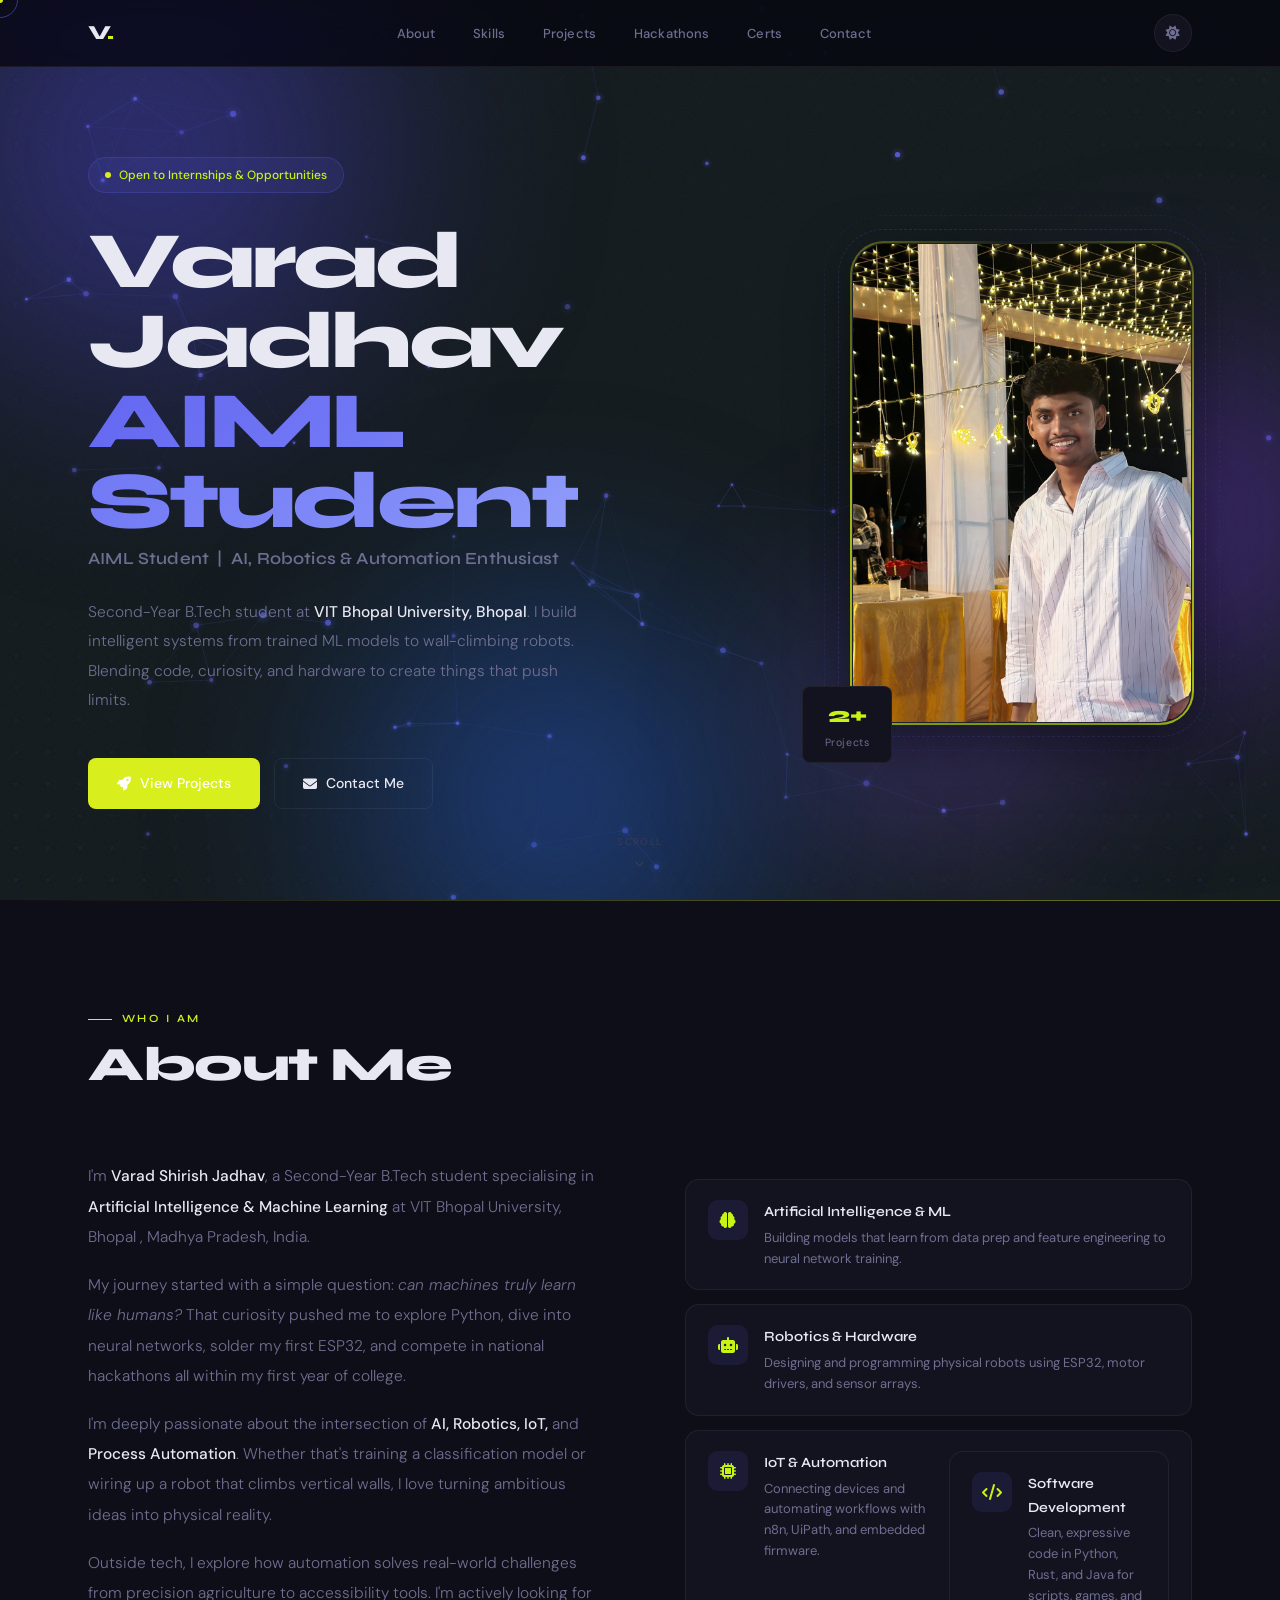
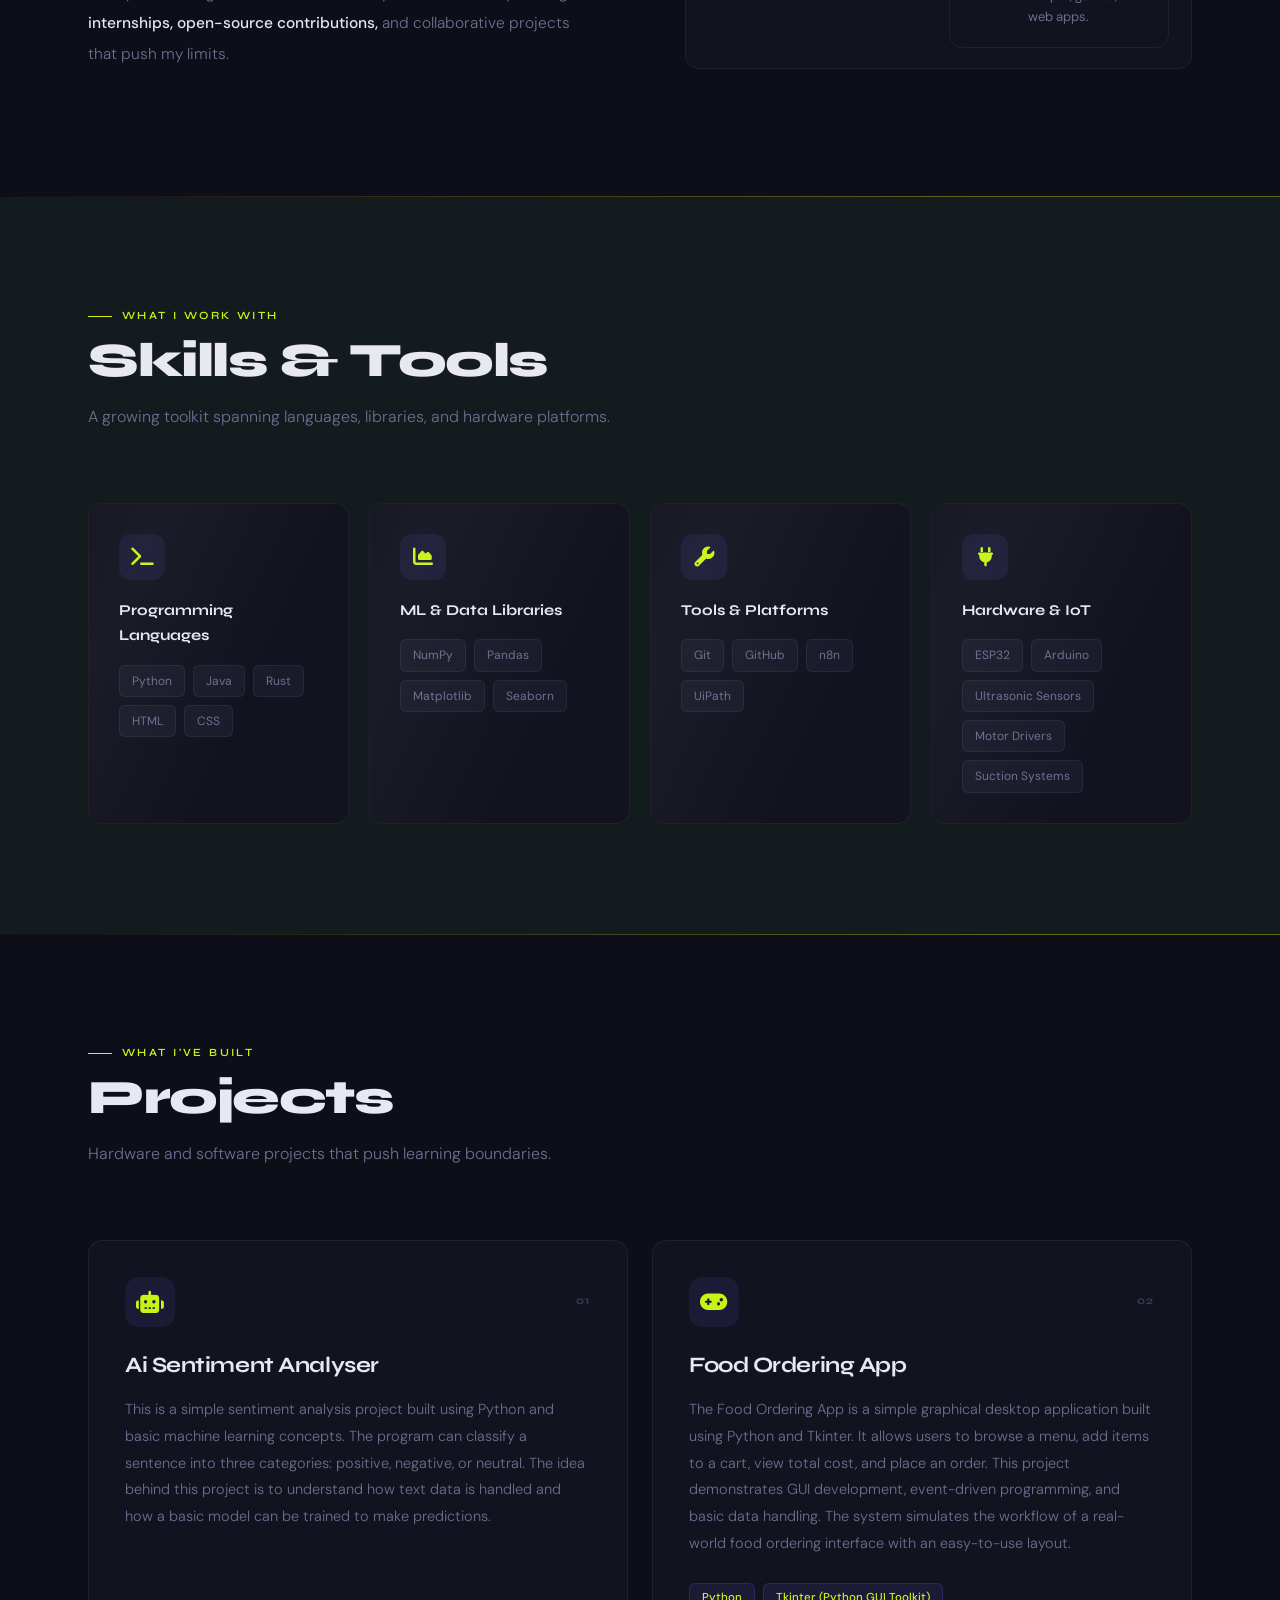
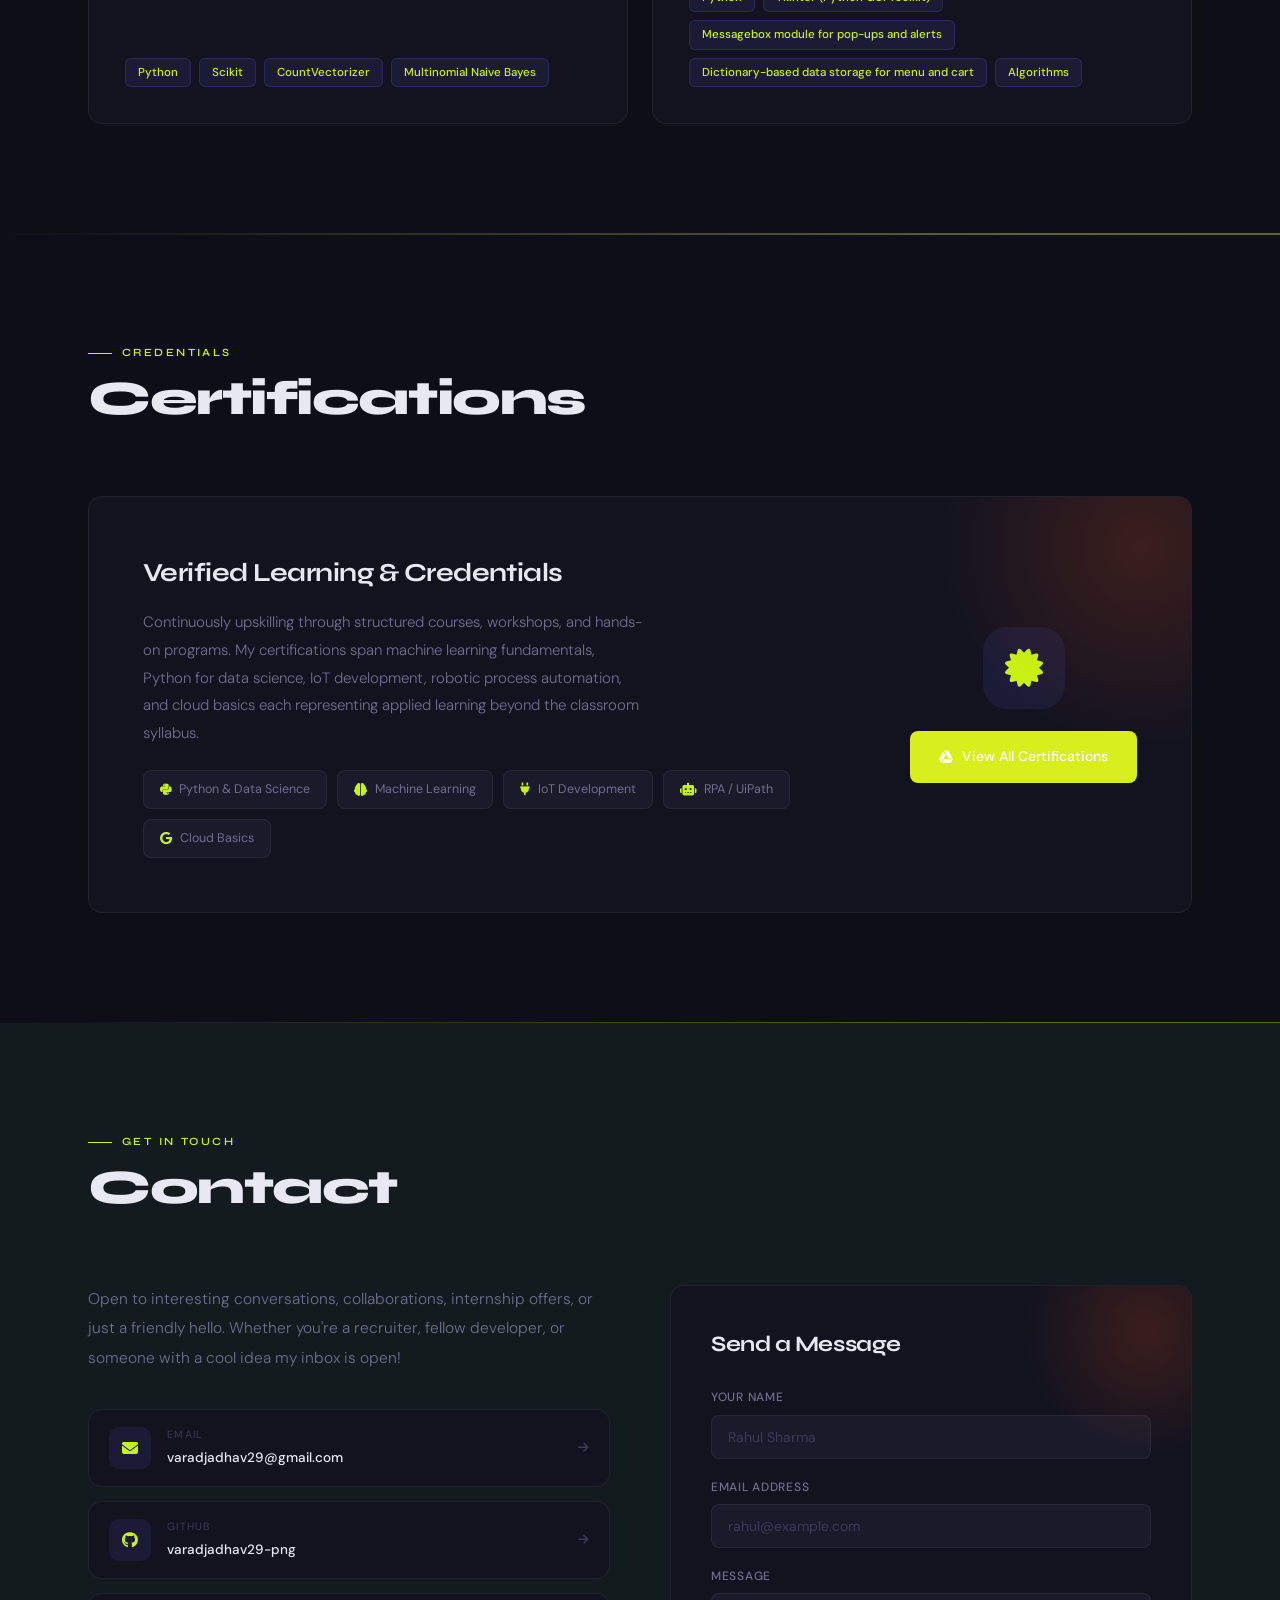
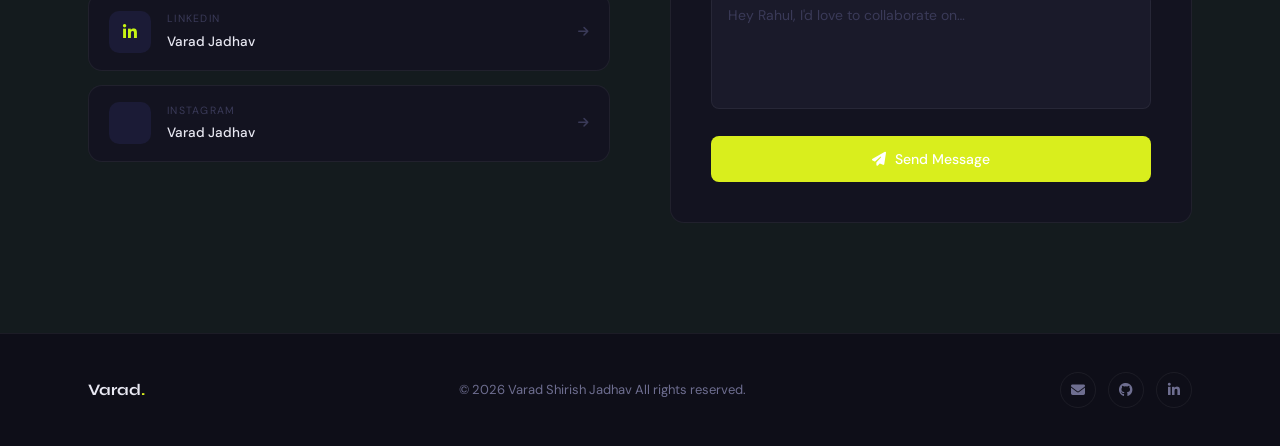
==== index.html @ e60f031f "Update index.html" ====
<!DOCTYPE html>
<html lang="en" data-theme="dark">

<head>
  <meta charset="UTF-8" />
  <meta name="viewport" content="width=device-width, initial-scale=1.0" />

  <!-- ✅ SEO Title -->
  <title>Varad Jadhav| AI Engineer | AIML Portfolio</title>

  <!-- ✅ SEO Description -->
  <meta name="description"
    content="Varad Jadhav – AI & Machine Learning student, developer. Explore projects in AI, Robotics, IoT, and Automation." />

  <!-- Author -->
  <meta name="author" content="Varad Shirish Jadhav" />

  <!-- ✅ Open Graph (for LinkedIn & sharing) -->
  <meta property="og:title" content="Varad Jadhav | AI Engineer Portfolio" />
  <meta property="og:description" content="Explore AI, ML, Robotics & Automation projects by Varad Jadhav." />
  <meta property="og:type" content="website" />
  <meta property="og:url" content="https://yourgithubrukh-dotcom.github.io" />

  <!-- ✅ Google Identity (Schema Markup) -->
  <script type="application/ld+json">
  {
    "@context": "https://schema.org",
    "@type": "Person",
    "name": "Varad Jadhav",
    "url": "https://github.com/varadjadhav29-png",
    "sameAs": [
      "https://www.linkedin.com/in/varaadjadhav/",
      "https://github.com/varadjadhav29-png"
    ]
  }
  </script>

  <!-- Preconnects -->
  <link rel="preconnect" href="https://fonts.googleapis.com" /> 
  <link rel="preconnect" href="https://fonts.gstatic.com" crossorigin />

  <!-- Fonts -->
  <link
    href="https://fonts.googleapis.com/css2?family=Syne:wght@400;600;700;800&family=DM+Sans:ital,opsz,wght@0,9..40,300;0,9..40,400;0,9..40,500;1,9..40,300&display=swap"
    rel="stylesheet" />

  <!-- Icons -->
  <link rel="stylesheet" href="https://cdnjs.cloudflare.com/ajax/libs/font-awesome/6.5.0/css/all.min.css"
    crossorigin="anonymous" referrerpolicy="no-referrer" />

  <!-- Stylesheets -->
  <link rel="stylesheet" href="css/style.css">
  <link rel="stylesheet" href="css/animations.css">
  <link rel="stylesheet" href="css/responsive.css">

  <!-- Google verification -->
  <meta name="google-site-verification" content="YOUR_CODE_HERE">

  <link rel="icon" href="assets/favicon.ico">
</head>

<body>

  <!-- ── Custom cursor elements ── -->
  <div id="cursor-dot" aria-hidden="true"></div>
  <div id="cursor-ring" aria-hidden="true"></div>

  <!-- ── Particle canvas (sits behind everything) ── -->
  <canvas id="particle-canvas" aria-hidden="true"></canvas>

  <!-- ── Aurora blob background ── -->
  <div class="aurora-wrap" aria-hidden="true">
    <div class="aurora-blob aurora-blob-1"></div>
    <div class="aurora-blob aurora-blob-2"></div>
    <div class="aurora-blob aurora-blob-3"></div>
    <div class="aurora-blob aurora-blob-4"></div>
  </div>

  <!-- =========================================================
       NAVBAR
  ========================================================= -->
  <nav id="navbar" role="navigation" aria-label="Main navigation">
    <div class="container">
      <div class="nav-inner">

        <a href="#home" class="nav-logo" aria-label="Varad Jadhav Home">
          V<span>.</span>
        </a>

        <ul class="nav-links" role="list">
          <li><a href="#about">About</a></li>
          <li><a href="#skills">Skills</a></li>
          <li><a href="#projects">Projects</a></li>
          <li><a href="#hackathons">Hackathons</a></li>
          <li><a href="#certifications">Certs</a></li>
          <li><a href="#contact">Contact</a></li>
        </ul>

        <div class="nav-right">
          <button class="theme-btn" id="themeToggle" aria-label="Toggle dark/light mode">
            <i class="fa-solid fa-sun" id="themeIcon"></i>
          </button>
          <button class="hamburger" id="hamburger" aria-label="Open mobile menu" aria-expanded="false"
            aria-controls="mobileMenu">
            <span></span><span></span><span></span>
          </button>
        </div>

      </div>
    </div>
  </nav>

  <!-- Mobile menu -->
  <div class="mobile-menu" id="mobileMenu">
    <ul>
      <li><a href="#about" onclick="closeMobile()">About</a></li>
      <li><a href="#skills" onclick="closeMobile()">Skills</a></li>
      <li><a href="#projects" onclick="closeMobile()">Projects</a></li>
      <li><a href="#hackathons" onclick="closeMobile()">Hackathons</a></li>
      <li><a href="#certifications" onclick="closeMobile()">Certifications</a></li>
      <li><a href="#contact" onclick="closeMobile()">Contact</a></li>
    </ul>
  </div>

  <!-- =========================================================
       HERO
  ========================================================= -->
  <section id="home" aria-label="Introduction">

    <!-- Dot grid background decoration -->
    <div class="dot-grid" aria-hidden="true"></div>

    <div class="container">
      <div class="hero-grid">

        <!-- Left: text -->
        <div>
          <div class="hero-badge">
            <span class="badge-dot" aria-hidden="true"></span>
            Open to Internships &amp; Opportunities
          </div>

          <h1 class="hero-name">
            Varad Jadhav<br>
            <span class="accent">AIML Student </span>
          </h1>

          <p class="hero-tagline">
            AIML Student &nbsp;|&nbsp; AI, Robotics &amp; Automation Enthusiast
          </p>

          <p class="hero-intro">
            Second-Year B.Tech student at <strong>VIT Bhopal University, Bhopal</strong>.
            I build intelligent systems from trained ML models to wall-climbing robots.
            Blending code, curiosity, and hardware to create things that push limits.
          </p>

          <div class="hero-btns">
            <a href="#projects" class="btn-primary">
              <i class="fa-solid fa-rocket" aria-hidden="true"></i> View Projects
            </a>
            <a href="#contact" class="btn-outline">
              <i class="fa-solid fa-envelope" aria-hidden="true"></i> Contact Me
            </a>
          </div>
        </div>

        <!-- Right: avatar + floating chips -->
        <div class="hero-avatar-wrap" aria-hidden="true">
          <div class="avatar-glow-ring"></div>
          <div class="avatar-ring"></div>
          <div class="avatar-ring2"></div>
          <div class="hero-avatar">
            <img src="varad.jpeg" alt="Photo of Varad Jadhav" class="hero-avatar-img" />
          </div>
          <!-- Floating stat chips -->


          <div class="hero-stat">
            <div class="stat-num">2+</div>
            <div class="stat-label">Projects</div>
          </div>
        </div>

      </div>
    </div>

    <!-- Scroll indicator -->
    <div class="scroll-hint" aria-hidden="true">
      <span>Scroll</span>
      <i class="fa-solid fa-chevron-down"></i>
    </div>

  </section>

  <!-- =========================================================
       ABOUT
  ========================================================= -->
  <section id="about" class="section" aria-label="About me">
    <div class="shimmer-line top" aria-hidden="true"></div>
    <div class="shimmer-line bottom" aria-hidden="true"></div>

    <div class="container">
      <div class="section-head reveal">
        <p class="section-label">Who I am</p>
        <h2 class="section-title">About Me</h2>
      </div>

      <div class="about-grid">
        <!-- Bio text -->
        <div class="about-text reveal d1">
          <p>
            I'm <strong>Varad Shirish Jadhav</strong>, a Second-Year B.Tech student
            specialising in <strong>Artificial Intelligence &amp; Machine Learning</strong>
            at VIT Bhopal University, Bhopal , Madhya Pradesh, India.
          </p>
          <p>
            My journey started with a simple question: <em>can machines truly learn like humans?</em>
            That curiosity pushed me to explore Python, dive into neural networks, solder my
            first ESP32, and compete in national hackathons all within my first year of college.
          </p>
          <p>
            I'm deeply passionate about the intersection of <strong>AI, Robotics, IoT,</strong>
            and <strong>Process Automation</strong>. Whether that's training a classification model
            or wiring up a robot that climbs vertical walls, I love turning ambitious ideas into
            physical reality.
          </p>
          <p>
            Outside tech, I explore how automation solves real-world challenges from precision
            agriculture to accessibility tools. I'm actively looking for <strong>internships,
              open-source contributions,</strong> and collaborative projects that push my limits.
          </p>
        </div>

        <!-- Highlight cards -->
        <div class="about-cards reveal d2">
          <div class="ahi">
            <div class="ahi-icon"><i class="fa-solid fa-brain" aria-hidden="true"></i></div>
            <div>
              <h4>Artificial Intelligence &amp; ML</h4>
              <p>Building models that learn from data prep and feature engineering to neural network training.</p>
            </div>
          </div>
          <div class="ahi">
            <div class="ahi-icon"><i class="fa-solid fa-robot" aria-hidden="true"></i></div>
            <div>
              <h4>Robotics &amp; Hardware</h4>
              <p>Designing and programming physical robots using ESP32, motor drivers, and sensor arrays.</p>
            </div>
          </div>
          <div class="ahi">
            <div class="ahi-icon"><i class="fa-solid fa-microchip" aria-hidden="true"></i></div>
            <div>
              <h4>IoT &amp; Automation</h4>
              <p>Connecting devices and automating workflows with n8n, UiPath, and embedded firmware.</p>
            </div

          </div>
          <div class="ahi">
            <div class="ahi-icon"><i class="fa-solid fa-code" aria-hidden="true"></i></div>
            <div>
              <h4>Software Development</h4>
              <p>Clean, expressive code in Python, Rust, and Java for scripts, games, and web apps.</p>
            </div>
          </div>
        </div>
      </div>
    </div>
  </section>

  <!-- =========================================================
       SKILLS
  ========================================================= -->
  <section id="skills" class="section" aria-label="Skills">
    <div class="container">
      <div class="section-head reveal">
        <p class="section-label">What I work with</p>
        <h2 class="section-title">Skills &amp; Tools</h2>
        <p class="section-sub">A growing toolkit spanning languages, libraries, and hardware platforms.</p>
      </div>

      <div class="skills-grid">

        <div class="skill-card reveal d1">
          <div class="skill-icon"><i class="fa-solid fa-terminal" aria-hidden="true"></i></div>
          <h3>Programming Languages</h3>
          <div class="skill-tags">
            <span class="skill-tag">Python</span>
            <span class="skill-tag">Java</span>
            <span class="skill-tag">Rust</span>
            <span class="skill-tag">HTML</span>
            <span class="skill-tag">CSS</span>
          </div>
        </div>

        <div class="skill-card reveal d2">
          <div class="skill-icon"><i class="fa-solid fa-chart-area" aria-hidden="true"></i></div>
          <h3>ML &amp; Data Libraries</h3>
          <div class="skill-tags">
            <span class="skill-tag">NumPy</span>
            <span class="skill-tag">Pandas</span>
            <span class="skill-tag">Matplotlib</span>
            <span class="skill-tag">Seaborn</span>
          </div>
        </div>

        <div class="skill-card reveal d3">
          <div class="skill-icon"><i class="fa-solid fa-wrench" aria-hidden="true"></i></div>
          <h3>Tools &amp; Platforms</h3>
          <div class="skill-tags">
            <span class="skill-tag">Git</span>
            <span class="skill-tag">GitHub</span>
            <span class="skill-tag">n8n</span>
            <span class="skill-tag">UiPath</span>
          </div>
        </div>

        <div class="skill-card reveal d4">
          <div class="skill-icon"><i class="fa-solid fa-plug" aria-hidden="true"></i></div>
          <h3>Hardware &amp; IoT</h3>
          <div class="skill-tags">
            <span class="skill-tag">ESP32</span>
            <span class="skill-tag">Arduino</span>
            <span class="skill-tag">Ultrasonic Sensors</span>
            <span class="skill-tag">Motor Drivers</span>
            <span class="skill-tag">Suction Systems</span>
          </div>
        </div>

      </div>
    </div>
  </section>

  <!-- =========================================================
       PROJECTS
  ========================================================= -->
  <section id="projects" class="section" aria-label="Projects">
    <div class="shimmer-line top" aria-hidden="true"></div>
    <div class="shimmer-line bottom" aria-hidden="true"></div>

    <div class="container">
      <div class="section-head reveal">
        <p class="section-label">What I've built</p>
        <h2 class="section-title">Projects</h2>
        <p class="section-sub">Hardware and software projects that push learning boundaries.</p>
      </div>

      <div class="projects-grid">

        <!-- Project 1: ai sediment anaylyser -->
        <article class="project-card reveal d1">
          <div class="project-top">
            <div class="project-icon">
              <i class="fa-solid fa-robot" aria-hidden="true"></i>
            </div>
            <span class="project-num">01</span>
          </div>
          <h3 class="project-title">Ai Sentiment Analyser</h3>
          <p class="project-desc">
            This is a simple sentiment analysis project built using Python and basic machine learning concepts. The
            program can classify a sentence into three categories: positive, negative, or neutral.

            The idea behind this project is to understand how text data is handled and how a basic model can be trained
            to make predictions.
          </p>
          <div class="project-stack">
            <span class="project-tech">Python</span>
            <span class="project-tech">Scikit</span>
            <span class="project-tech">CountVectorizer</span>
            <span class="project-tech">Multinomial Naive Bayes</span>

          </div>
        </article>

        <!-- Project 2: food ordering app  -->
        <article class="project-card reveal d2">
          <div class="project-top">
            <div class="project-icon">
              <i class="fa-solid fa-gamepad" aria-hidden="true"></i>
            </div>
            <span class="project-num">02</span>
          </div>
          <!-- Project 2: Food Ordering App  -->
          <h3 class="project-title">Food Ordering App</h3>
          <p class="project-desc">
            The Food Ordering App is a simple graphical desktop application built using Python and Tkinter. It allows
            users to browse a menu, add items to a cart, view total cost, and place an order. This project demonstrates
            GUI development, event-driven programming, and basic data handling.

            The system simulates the workflow of a real-world food ordering interface with an easy-to-use layout.


          </p>
          <div class="project-stack">
            <span class="project-tech">Python</span>
            <span class="project-tech">Tkinter (Python GUI Toolkit)</span>
            <span class="project-tech">Messagebox module for pop-ups and alerts</span>
            <span class="project-tech">Dictionary-based data storage for menu and cart</span>
            <span class="project-tech">Algorithms</span>
          </div>
        </article>

      </div>
    </div>
  </section>

  <!-- =========================================================
       CERTIFICATIONS
  ========================================================= -->
  <section id="certifications" class="section" aria-label="Certifications">
    <div class="shimmer-line top" aria-hidden="true"></div>
    <div class="shimmer-line bottom" aria-hidden="true"></div>

    <div class="container">
      <div class="section-head reveal">
        <p class="section-label">Credentials</p>
        <h2 class="section-title">Certifications</h2>
      </div>

      <div class="cert-box reveal d1">
        <div class="cert-text">
          <h3>Verified Learning &amp; Credentials</h3>
          <p>
            Continuously upskilling through structured courses, workshops, and hands-on
            programs. My certifications span machine learning fundamentals, Python for
            data science, IoT development, robotic process automation, and cloud basics
            each representing applied learning beyond the classroom syllabus.
          </p>
          <div class="cert-badges">
            <span class="cert-badge">
              <i class="fa-brands fa-python" aria-hidden="true"></i> Python &amp; Data Science
            </span>
            <span class="cert-badge">
              <i class="fa-solid fa-brain" aria-hidden="true"></i> Machine Learning
            </span>
            <span class="cert-badge">
              <i class="fa-solid fa-plug" aria-hidden="true"></i> IoT Development
            </span>
            <span class="cert-badge">
              <i class="fa-solid fa-robot" aria-hidden="true"></i> RPA / UiPath
            </span>
            <span class="cert-badge">
              <i class="fa-brands fa-google" aria-hidden="true"></i> Cloud Basics
            </span>
          </div>
        </div>

        <div class="cert-action">
          <div class="cert-icon-big" aria-hidden="true">
            <i class="fa-solid fa-certificate"></i>
          </div>
          <a href="
" target="_blank" rel="noopener noreferrer" class="btn-primary">
            <i class="fa-brands fa-google-drive" aria-hidden="true"></i>
            View All Certifications
          </a>
        </div>
      </div>
    </div>
  </section>

  <!-- =========================================================
       CONTACT
  ========================================================= -->
  <section id="contact" class="section" aria-label="Contact">
    <div class="container">
      <div class="section-head reveal">
        <p class="section-label">Get in touch</p>
        <h2 class="section-title">Contact</h2>
      </div>

      <div class="contact-grid">

        <!-- Left: links -->
        <div class="contact-left reveal d1">
          <p>
            Open to interesting conversations, collaborations, internship offers, or just
            a friendly hello. Whether you're a recruiter, fellow developer, or someone
            with a cool idea my inbox is open!
          </p>

          <div class="contact-links">

            <a href="mailto: varadjadhav29@gmail.com" class="contact-link" aria-label="Send email to Pranav">
              <div class="cl-icon"><i class="fa-solid fa-envelope" aria-hidden="true"></i></div>
              <div class="cl-info">
                <div class="cl-label">Email</div>
                <div class="cl-val">varadjadhav29@gmail.com</div>
              </div>
              <i class="fa-solid fa-arrow-right cl-arrow" aria-hidden="true"></i>
            </a>

            <a href="https://github.com/varadjadhav29-png" target="_blank" rel="noopener noreferrer" class="contact-link"
              aria-label="Visit GitHub profile">
              <div class="cl-icon"><i class="fa-brands fa-github" aria-hidden="true"></i></div>
              <div class="cl-info">
                <div class="cl-label">GitHub</div>
                <div class="cl-val">varadjadhav29-png</div>
              </div>
              <i class="fa-solid fa-arrow-right cl-arrow" aria-hidden="true"></i>
            </a>

            <a href="https://www.linkedin.com/in/varaadjadhav/" target="_blank" rel="noopener noreferrer"
              class="contact-link" aria-label="Visit LinkedIn profile">
              <div class="cl-icon"><i class="fa-brands fa-linkedin-in" aria-hidden="true"></i></div>
              <div class="cl-info">
                <div class="cl-label">LinkedIn</div>
                <div class="cl-val">Varad Jadhav</div>
              </div>
              <i class="fa-solid fa-arrow-right cl-arrow" aria-hidden="true"></i>
            </a>
            
            <a href="https://www.instagram.com/varadd_jadhavv/" target="_blank" rel="noopener noreferrer"
              class="contact-link" aria-label="Visit Instagram profile">
              <div class="cl-icon"><i class="fa-brands fa-instagram-in" aria-hidden="true"></i></div>
              <div class="cl-info">
                <div class="cl-label">Instagram</div>
                <div class="cl-val">Varad Jadhav</div>
              </div>
              <i class="fa-solid fa-arrow-right cl-arrow" aria-hidden="true"></i>
            </a>

          </div>
        </div>

        <!-- Right: contact form -->
        <div class="contact-form-wrap reveal d2">
          <h3>Send a Message</h3>

          <form action="https://formspree.io/f/mkoevjqp" method="POST">

            <div class="form-group">
              <label for="name">Your Name</label>
              <input type="text" id="name" name="name" placeholder="Rahul Sharma" required />
            </div>

            <div class="form-group">
              <label for="email">Email Address</label>
              <input type="email" id="email" name="email" placeholder="rahul@example.com" required />
            </div>

            <div class="form-group">
              <label for="message">Message</label>
              <textarea id="message" name="message" rows="5" placeholder="Hey Rahul, I'd love to collaborate on…"
                required></textarea>
            </div>

            <!-- Subject -->
            <input type="hidden" name="_subject" value="New Portfolio Message">

            <!-- Redirect after submit -->
            <input type="hidden" name="_next" value="https://github.com/varadjadhav29-png">

            <button type="submit" class="btn-primary btn-full-width">
              <i class="fa-solid fa-paper-plane"></i> Send Message
            </button>

          </form>
        </div>

      </div>
    </div>
  </section>

  <!-- =========================================================
       FOOTER
  ========================================================= -->
  <footer role="contentinfo">
    <div class="container">
      <div class="footer-inner">

        <div class="footer-logo">Varad<span>.</span></div>

        <p class="footer-copy">
          &copy; <span id="year"></span> Varad Shirish Jadhav All rights reserved.
        </p>

        <div class="footer-socials">
          <a href="mailto:varadjadhav29@gmail.com" class="footer-social" aria-label="Email">
            <i class="fa-solid fa-envelope" aria-hidden="true"></i>
          </a>
          <a href="https://github.com/varadjadhav29-png" target="_blank" rel="noopener noreferrer" class="footer-social"
            aria-label="GitHub">
            <i class="fa-brands fa-github" aria-hidden="true"></i>
          </a>
          <a href="https://www.linkedin.com/in/varaadjadhav/" target="_blank" rel="noopener noreferrer"
            class="footer-social" aria-label="LinkedIn">
            <i class="fa-brands fa-linkedin-in" aria-hidden="true"></i>
          </a>
        </div>

      </div>
    </div>
  </footer>

  <!-- =========================================================
        SCRIPTS (deferred for performance)
  ========================================================= -->
  <script src="js/main.js"></script>
  <script src="js/particles.js"></script>

</body>

</html>
---- css/style.css ----
/* =========================================================
   style.css — Core styles, variables, layout, components
   Portfolio: Varad Shrirish Jadhav
   ========================================================= */

/* ─── THEME VARIABLES ──────────────────────────────────── */
:root {
  --accent:        #d9ee1d;
  --accent-light:  #c7f414;
  --accent-glow:   rgba(244, 81, 12, 0.18);
  --accent-dim:    rgba(99, 102, 241, 0.10);
  --radius:        14px;
  --radius-sm:     8px;
  --radius-pill:   100px;
  --ease:          cubic-bezier(0.4, 0, 0.2, 1);
  --t:             0.3s;
  --font-display:  'Syne', sans-serif;
  --font-body:     'DM Sans', sans-serif;
}

[data-theme="dark"] {
  --bg:            #141b1e;
  --bg-surface:    #0e0e18;
  --bg-card:       #131320;
  --bg-card2:      #1a1a2a;
  --border:        rgba(255, 255, 255, 0.06);
  --border-h:      rgba(99, 102, 241, 0.45);
  --text:          #e8e8f2;
  --text-muted:    #6e6e90;
  --text-dim:      #3a3a58;
  --nav-bg:        rgba(8, 8, 16, 0.82);
  --shadow:        0 20px 60px rgba(0, 0, 0, 0.5);
  --glow:          0 0 40px rgba(99, 102, 241, 0.15);
}

[data-theme="light"] {
  --bg:            #f2f2fb;
  --bg-surface:    #fafafe;
  --bg-card:       #ffffff;
  --bg-card2:      #ebebf8;
  --border:        rgba(0, 0, 0, 0.07);
  --border-h:      rgba(99, 102, 241, 0.4);
  --text:          #0f0f1e;
  --text-muted:    #5a5a7a;
  --text-dim:      #9898b8;
  --nav-bg:        rgba(242, 242, 251, 0.85);
  --shadow:        0 20px 60px rgba(0, 0, 0, 0.08);
  --glow:          0 0 40px rgba(99, 102, 241, 0.08);
}

/* ─── RESET ─────────────────────────────────────────────── */
*, *::before, *::after {
  box-sizing: border-box;
  margin: 0;
  padding: 0;
}

html {
  scroll-behavior: smooth;
  font-size: 16px;
}

body {
  font-family: var(--font-body);
  background: var(--bg);
  color: var(--text);
  line-height: 1.7;
  overflow-x: hidden;
  transition: background var(--t) var(--ease), color var(--t) var(--ease);
  cursor: none; /* custom cursor */
}

a {
  text-decoration: none;
  color: inherit;
}

img {
  display: block;
  max-width: 100%;
  height: auto;
}

/* ─── UTILITIES ──────────────────────────────────────────── */
.container {
  max-width: 1160px;
  margin: 0 auto;
  padding: 0 28px;
}

.section {
  padding: 110px 0;
  position: relative;
  z-index: 1;
}

.section-label {
  font-family: var(--font-display);
  font-size: 11px;
  font-weight: 600;
  letter-spacing: 0.22em;
  text-transform: uppercase;
  color: var(--accent-light);
  margin-bottom: 10px;
  display: flex;
  align-items: center;
  gap: 10px;
}

.section-label::before {
  content: '';
  width: 24px;
  height: 1px;
  background: var(--accent);
}

.section-title {
  font-family: var(--font-display);
  font-size: clamp(30px, 4.5vw, 48px);
  font-weight: 800;
  line-height: 1.1;
  color: var(--text);
  margin-bottom: 14px;
  letter-spacing: -0.03em;
}

.section-sub {
  font-size: 16px;
  color: var(--text-muted);
  max-width: 540px;
  line-height: 1.9;
  font-weight: 300;
}

.section-head {
  margin-bottom: 70px;
}

/* ─── SCROLL REVEAL ──────────────────────────────────────── */
.reveal {
  opacity: 0;
  transform: translateY(36px);
  transition: opacity 0.75s var(--ease), transform 0.75s var(--ease);
}

.reveal.visible {
  opacity: 1;
  transform: translateY(0);
}

.d1 { transition-delay: 0.05s; }
.d2 { transition-delay: 0.15s; }
.d3 { transition-delay: 0.25s; }
.d4 { transition-delay: 0.35s; }
.d5 { transition-delay: 0.45s; }

/* ─── CUSTOM CURSOR ──────────────────────────────────────── */
#cursor-dot,
#cursor-ring {
  position: fixed;
  border-radius: 50%;
  pointer-events: none;
  z-index: 9999;
  transform: translate(-50%, -50%);
  will-change: transform;
}

#cursor-dot {
  width: 6px;
  height: 6px;
  background: var(--accent);
}

#cursor-ring {
  width: 36px;
  height: 36px;
  border: 1.5px solid rgba(99, 102, 241, 0.5);
  transition: width 0.2s var(--ease), height 0.2s var(--ease),
              border-color 0.2s var(--ease), opacity 0.2s var(--ease);
}

#cursor-ring.hover {
  width: 56px;
  height: 56px;
  border-color: var(--accent);
  opacity: 0.7;
}

/* ─── BUTTONS ─────────────────────────────────────────────── */
.btn-primary {
  display: inline-flex;
  align-items: center;
  gap: 9px;
  background: var(--accent);
  color: #fff;
  padding: 13px 28px;
  border-radius: var(--radius-sm);
  font-family: var(--font-body);
  font-size: 14px;
  font-weight: 500;
  border: 1px solid transparent;
  transition: all var(--t) var(--ease);
  position: relative;
  overflow: hidden;
}

.btn-primary::after {
  content: '';
  position: absolute;
  inset: 0;
  background: linear-gradient(135deg, rgba(255,255,255,0.12), transparent);
  opacity: 0;
  transition: opacity var(--t);
}

.btn-primary:hover {
  transform: translateY(-3px);
  box-shadow: 0 10px 36px rgba(99, 102, 241, 0.4);
}

.btn-primary:hover::after { opacity: 1; }

.btn-outline {
  display: inline-flex;
  align-items: center;
  gap: 9px;
  background: transparent;
  color: var(--text);
  padding: 13px 28px;
  border-radius: var(--radius-sm);
  font-size: 14px;
  font-weight: 500;
  border: 1px solid var(--border);
  transition: all var(--t) var(--ease);
}

.btn-outline:hover {
  border-color: var(--border-h);
  color: var(--accent-light);
  transform: translateY(-3px);
  box-shadow: var(--glow);
}

/* ─── NAVBAR ─────────────────────────────────────────────── */
#navbar {
  position: fixed;
  top: 0; left: 0; right: 0;
  z-index: 1000;
  background: var(--nav-bg);
  -webkit-backdrop-filter: blur(22px) saturate(1.8);
  backdrop-filter: blur(22px) saturate(1.8);
  border-bottom: 1px solid var(--border);
  transition: background var(--t), border-color var(--t),
              box-shadow 0.4s var(--ease);
}

#navbar.scrolled {
  box-shadow: 0 4px 30px rgba(0,0,0,0.2);
}

.nav-inner {
  display: flex;
  align-items: center;
  justify-content: space-between;
  height: 66px;
}

.nav-logo {
  font-family: var(--font-display);
  font-weight: 800;
  font-size: 20px;
  letter-spacing: -0.04em;
  color: var(--text);
}

.nav-logo span { color: var(--accent); }

.nav-links {
  display: flex;
  gap: 38px;
  list-style: none;
}

.nav-links a {
  font-size: 13px;
  font-weight: 500;
  color: var(--text-muted);
  transition: color var(--t) var(--ease);
  letter-spacing: 0.01em;
  position: relative;
}

.nav-links a::after {
  content: '';
  position: absolute;
  bottom: -4px;
  left: 0; right: 0;
  height: 1px;
  background: var(--accent);
  transform: scaleX(0);
  transition: transform var(--t) var(--ease);
  transform-origin: right;
}

.nav-links a:hover,
.nav-links a.active { color: var(--text); }

.nav-links a:hover::after,
.nav-links a.active::after {
  transform: scaleX(1);
  transform-origin: left;
}

.nav-right {
  display: flex;
  align-items: center;
  gap: 14px;
}

.theme-btn {
  width: 38px; height: 38px;
  border-radius: 50%;
  border: 1px solid var(--border);
  background: var(--bg-card);
  color: var(--text-muted);
  cursor: none;
  display: flex; align-items: center; justify-content: center;
  font-size: 14px;
  transition: all var(--t) var(--ease);
}

.contact-form-wrap .btn-full-width {
  width: 100%;
  justify-content: center;
}

.theme-btn:hover {
  border-color: var(--border-h);
  color: var(--accent);
  transform: rotate(20deg);
}

/* Hamburger */
.hamburger {
  display: none;
  flex-direction: column;
  gap: 5px;
  cursor: none;
  padding: 4px;
  background: none;
  border: none;
}

.hamburger span {
  display: block;
  width: 22px; height: 2px;
  background: var(--text);
  border-radius: 2px;
  transition: all var(--t) var(--ease);
}

.hamburger.open span:nth-child(1) { transform: rotate(45deg) translate(5px, 5px); }
.hamburger.open span:nth-child(2) { opacity: 0; }
.hamburger.open span:nth-child(3) { transform: rotate(-45deg) translate(5px, -5px); }

.mobile-menu {
  display: none;
  position: fixed;
  top: 66px; left: 0; right: 0;
  background: var(--bg-surface);
  border-bottom: 1px solid var(--border);
  padding: 24px 28px;
  z-index: 999;
}

.mobile-menu.open { display: block; }
.mobile-menu ul { list-style: none; display: flex; flex-direction: column; gap: 20px; }
.mobile-menu a { font-size: 15px; font-weight: 500; color: var(--text-muted); }
.mobile-menu a:hover { color: var(--accent-light); }

/* ─── HERO ───────────────────────────────────────────────── */
#home {
  min-height: 100vh;
  display: flex;
  align-items: center;
  position: relative;
  overflow: hidden;
  padding-top: 66px;
  z-index: 1;
}

.hero-grid {
  display: grid;
  grid-template-columns: 1fr auto;
  gap: 80px;
  align-items: center;
  width: 100%;
}

.hero-badge {
  display: inline-flex;
  align-items: center;
  gap: 8px;
  background: var(--accent-dim);
  border: 1px solid rgba(99, 102, 241, 0.22);
  border-radius: var(--radius-pill);
  padding: 7px 16px;
  font-size: 12px;
  font-weight: 500;
  color: var(--accent-light);
  margin-bottom: 28px;
}

.badge-dot {
  width: 6px; height: 6px;
  border-radius: 50%;
  background: var(--accent);
  animation: pulse-dot 2s ease-in-out infinite;
}

@keyframes pulse-dot {
  0%, 100% { opacity: 1; transform: scale(1); }
  50%       { opacity: 0.5; transform: scale(0.7); }
}

.hero-name {
  font-family: var(--font-display);
  font-size: clamp(42px, 6.5vw, 80px);
  font-weight: 800;
  line-height: 1.0;
  letter-spacing: -0.04em;
  color: var(--text);
  margin-bottom: 4px;
}

.hero-name .accent  { color: var(--accent); }
.hero-name .stroke  {
  -webkit-text-stroke: 2px var(--accent);
  color: transparent;
}

.hero-tagline {
  font-family: var(--font-display);
  font-size: clamp(13px, 1.6vw, 17px);
  font-weight: 600;
  color: var(--text-muted);
  letter-spacing: 0.01em;
  margin-bottom: 24px;
}

.hero-intro {
  font-size: 15.5px;
  color: var(--text-muted);
  max-width: 500px;
  line-height: 1.9;
  margin-bottom: 42px;
  font-weight: 300;
}

.hero-intro strong { color: var(--text); font-weight: 500; }

.hero-btns { display: flex; gap: 14px; flex-wrap: wrap; }

/* Avatar */
/* Avatar */
.hero-avatar-wrap {
  position: relative;
  width: 340px;
  height: 480px;
  display: flex;
  align-items: center;
  justify-content: center;
}

.hero-avatar {
  width: 100%;
  height: 100%;
  border-radius: 32px;
  background: transparent;
  border: 1px solid var(--border);
  display: flex;
  align-items: center;
  justify-content: center;
  position: relative;
  overflow: hidden;
  box-shadow: var(--shadow);
}

.hero-avatar-inner {
  font-family: var(--font-display);
  font-size: 78px;
  font-weight: 800;
  color: var(--accent);
  opacity: 0.6;
  -webkit-user-select: none;
  user-select: none;
  z-index: 1;
}

.hero-avatar-img {
  width: 100%;
  height: 100%;
  object-fit: cover;
  object-position: center top;
  display: block;
  border-radius: 32px;
}

.hero-avatar::before {
  content: '';
  position: absolute;
  inset: 0;
  background: linear-gradient(135deg, transparent 40%, rgba(99,102,241,0.07));
}

/* Ring rotations */
.avatar-ring {
  position: absolute;
  inset: -14px;
  border-radius: 46px;
  border: 1px dashed rgba(99,102,241,0.22);
  animation: ring-spin 22s linear infinite;
}

.avatar-ring2 {
  position: absolute;
  inset: -28px;
  border-radius: 60px;
  border: 1px dashed rgba(99,102,241,0.1);
  animation: ring-spin 35s linear infinite reverse;
}

@keyframes ring-spin { to { transform: rotate(360deg); } }

/* Floating stat chips */
.hero-avatar-wrap > .hero-stat {
  position: absolute;
  z-index: 1;
  background: var(--bg-card);
  border: 1px solid var(--border);
  border-radius: var(--radius-sm);
  padding: 10px 16px;
  text-align: center;
  min-width: 90px;
  -webkit-backdrop-filter: blur(10px);
  backdrop-filter: blur(10px);
}

.hero-avatar-wrap > .hero-stat:first-of-type {
  top: -40px;
  right: -50px;
  animation: float-a 6s ease-in-out infinite;
}

.hero-avatar-wrap > .hero-stat:last-of-type {
  bottom: -40px;
  left: -50px;
  animation: float-b 7s ease-in-out infinite;
}

@keyframes float-a {
  0%, 100% { transform: translateY(0); }
  50%       { transform: translateY(-8px); }
}
@keyframes float-b {
  0%, 100% { transform: translateY(0); }
  50%       { transform: translateY(8px); }
}

.stat-num {
  font-family: var(--font-display);
  font-size: 22px;
  font-weight: 800;
  color: var(--accent-light);
}

.stat-label {
  font-size: 10.5px;
  color: var(--text-muted);
  letter-spacing: 0.05em;
}

/* Scroll hint */
.scroll-hint {
  position: absolute;
  bottom: 32px;
  left: 50%;
  transform: translateX(-50%);
  display: flex;
  flex-direction: column;
  align-items: center;
  gap: 8px;
  color: var(--text-dim);
  font-size: 10px;
  letter-spacing: 0.14em;
  text-transform: uppercase;
}

.scroll-hint i { animation: bounce 2.2s ease-in-out infinite; }

@keyframes bounce {
  0%, 100% { transform: translateY(0); }
  50%       { transform: translateY(7px); }
}

/* ─── ABOUT ──────────────────────────────────────────────── */
#about { background: var(--bg-surface); }

.about-grid {
  display: grid;
  grid-template-columns: 1fr 1fr;
  gap: 90px;
  align-items: center;
}

.about-text p {
  font-size: 15.5px;
  color: var(--text-muted);
  margin-bottom: 18px;
  font-weight: 300;
  line-height: 1.95;
}

.about-text p strong { color: var(--text); font-weight: 500; }

.about-cards { display: flex; flex-direction: column; gap: 14px; }

.ahi {
  display: flex;
  align-items: flex-start;
  gap: 16px;
  padding: 20px 22px;
  background: var(--bg-card);
  border: 1px solid var(--border);
  border-radius: var(--radius);
  transition: border-color var(--t) var(--ease),
              transform var(--t) var(--ease),
              box-shadow var(--t) var(--ease);
}

.ahi:hover {
  border-color: var(--border-h);
  transform: translateX(6px);
  box-shadow: var(--glow);
}

.ahi-icon {
  width: 40px; height: 40px; min-width: 40px;
  border-radius: 10px;
  background: var(--accent-dim);
  display: flex; align-items: center; justify-content: center;
  font-size: 16px;
  color: var(--accent-light);
  transition: transform var(--t) var(--ease);
}

.ahi:hover .ahi-icon { transform: scale(1.1) rotate(-6deg); }

.ahi h4 {
  font-family: var(--font-display);
  font-size: 14px;
  font-weight: 600;
  color: var(--text);
  margin-bottom: 4px;
}

.ahi p {
  font-size: 13px;
  color: var(--text-muted);
  line-height: 1.6;
}

/* ─── SKILLS ─────────────────────────────────────────────── */
.skills-grid {
  display: grid;
  grid-template-columns: repeat(auto-fit, minmax(260px, 1fr));
  gap: 20px;
}

.skill-card {
  background: var(--bg-card);
  border: 1px solid var(--border);
  border-radius: var(--radius);
  padding: 30px;
  transition: border-color var(--t) var(--ease),
              transform 0.4s var(--ease),
              box-shadow 0.4s var(--ease);
  position: relative;
  overflow: hidden;
}

.skill-card::before {
  content: '';
  position: absolute;
  top: 0; left: 0; right: 0;
  height: 2px;
  background: linear-gradient(90deg, var(--accent), var(--accent-light));
  opacity: 0;
  transition: opacity var(--t);
}

.skill-card:hover {
  border-color: var(--border-h);
  transform: translateY(-6px);
  box-shadow: var(--shadow);
}

.skill-card:hover::before { opacity: 1; }

.skill-icon {
  width: 46px; height: 46px;
  border-radius: 12px;
  background: var(--accent-dim);
  display: flex; align-items: center; justify-content: center;
  font-size: 20px;
  color: var(--accent-light);
  margin-bottom: 18px;
  transition: transform var(--t) var(--ease);
}

.skill-card:hover .skill-icon { transform: rotate(-8deg) scale(1.1); }

.skill-card h3 {
  font-family: var(--font-display);
  font-size: 15px;
  font-weight: 700;
  color: var(--text);
  margin-bottom: 16px;
}

.skill-tags { display: flex; flex-wrap: wrap; gap: 8px; }

.skill-tag {
  background: var(--bg-card2);
  border: 1px solid var(--border);
  color: var(--text-muted);
  border-radius: 6px;
  padding: 5px 12px;
  font-size: 12px;
  font-weight: 400;
  transition: all var(--t) var(--ease);
}

.skill-tag:hover {
  background: var(--accent-dim);
  border-color: rgba(99,102,241,0.3);
  color: var(--accent-light);
  transform: translateY(-2px);
}

/* ─── PROJECTS ───────────────────────────────────────────── */
#projects { background: var(--bg-surface); }

.projects-grid {
  display: grid;
  grid-template-columns: repeat(auto-fit, minmax(340px, 1fr));
  gap: 24px;
}

.project-card {
  background: var(--bg-card);
  border: 1px solid var(--border);
  border-radius: var(--radius);
  padding: 36px;
  display: flex;
  flex-direction: column;
  position: relative;
  overflow: hidden;
  transition: border-color 0.4s var(--ease),
              transform 0.4s var(--ease),
              box-shadow 0.4s var(--ease);
}

/* Accent bar on top */
.project-card::before {
  content: '';
  position: absolute;
  top: 0; left: 0; right: 0;
  height: 3px;
  background: linear-gradient(90deg, var(--accent), var(--accent-light));
  opacity: 0;
  transition: opacity 0.4s var(--ease);
}

/* Glow corner */
.project-card::after {
  content: '';
  position: absolute;
  width: 180px; height: 180px;
  border-radius: 50%;
  background: radial-gradient(circle, var(--accent-glow) 0%, transparent 70%);
  top: -60px; right: -60px;
  opacity: 0;
  transition: opacity 0.4s var(--ease);
  pointer-events: none;
}

.project-card:hover {
  border-color: var(--border-h);
  transform: translateY(-8px);
  box-shadow: var(--shadow), var(--glow);
}

.project-card:hover::before,
.project-card:hover::after { opacity: 1; }

.project-top {
  display: flex;
  align-items: center;
  justify-content: space-between;
  margin-bottom: 20px;
}

.project-icon {
  width: 50px; height: 50px;
  border-radius: 14px;
  background: var(--accent-dim);
  display: flex; align-items: center; justify-content: center;
  font-size: 22px;
  color: var(--accent-light);
  transition: transform var(--t) var(--ease);
}

.project-card:hover .project-icon { transform: rotate(-10deg) scale(1.1); }

.project-num {
  font-family: var(--font-display);
  font-size: 11px;
  font-weight: 700;
  color: var(--text-dim);
  letter-spacing: 0.15em;
}

.project-title {
  font-family: var(--font-display);
  font-size: 22px;
  font-weight: 700;
  color: var(--text);
  margin-bottom: 12px;
  letter-spacing: -0.02em;
}

.project-desc {
  font-size: 14.5px;
  color: var(--text-muted);
  line-height: 1.85;
  margin-bottom: 26px;
  flex: 1;
  font-weight: 300;
}

.project-stack { display: flex; flex-wrap: wrap; gap: 8px; }

.project-tech {
  background: var(--accent-dim);
  color: var(--accent-light);
  border: 1px solid rgba(99,102,241,0.2);
  border-radius: 6px;
  padding: 4px 12px;
  font-size: 11.5px;
  font-weight: 500;
  transition: all var(--t) var(--ease);
}

.project-tech:hover {
  background: rgba(99,102,241,0.2);
  transform: translateY(-2px);
}

/* ─── HACKATHONS ─────────────────────────────────────────── */
.timeline { display: flex; flex-direction: column; gap: 0; }

.timeline-item {
  display: grid;
  grid-template-columns: 100px 1px 1fr;
  gap: 0 32px;
  padding-bottom: 44px;
}

.timeline-item:last-child { padding-bottom: 0; }

.tl-year {
  font-family: var(--font-display);
  font-size: 12px;
  font-weight: 700;
  color: var(--text-muted);
  text-align: right;
  padding-top: 4px;
}

.tl-line {
  position: relative;
  display: flex;
  justify-content: center;
}

.tl-line::before {
  content: '';
  position: absolute;
  top: 14px; bottom: -44px;
  left: 50%;
  transform: translateX(-50%);
  width: 1px;
  background: linear-gradient(to bottom, var(--accent), var(--border));
}

.timeline-item:last-child .tl-line::before { display: none; }

.tl-dot {
  width: 12px; height: 12px;
  border-radius: 50%;
  background: var(--accent);
  margin-top: 4px;
  position: relative;
  z-index: 1;
  box-shadow: 0 0 0 4px var(--accent-dim), 0 0 16px rgba(99,102,241,0.3);
}

.tl-card {
  background: var(--bg-card);
  border: 1px solid var(--border);
  border-radius: var(--radius);
  padding: 24px 28px;
  transition: border-color var(--t) var(--ease),
              transform var(--t) var(--ease),
              box-shadow var(--t) var(--ease);
}

.tl-card:hover {
  border-color: var(--border-h);
  transform: translateX(6px);
  box-shadow: var(--glow);
}

.tl-name {
  font-family: var(--font-display);
  font-size: 18px;
  font-weight: 700;
  color: var(--text);
  margin-bottom: 8px;
}

.tl-badge {
  display: inline-flex;
  align-items: center;
  gap: 6px;
  background: var(--accent-dim);
  border: 1px solid rgba(99,102,241,0.2);
  color: var(--accent-light);
  border-radius: var(--radius-pill);
  padding: 4px 13px;
  font-size: 11.5px;
  font-weight: 500;
  margin-bottom: 12px;
}

.tl-desc {
  font-size: 13.5px;
  color: var(--text-muted);
  line-height: 1.75;
  font-weight: 300;
}

/* ─── CERTIFICATIONS ─────────────────────────────────────── */
#certifications { background: var(--bg-surface); }

.cert-box {
  background: var(--bg-card);
  border: 1px solid var(--border);
  border-radius: var(--radius);
  padding: 54px;
  display: grid;
  grid-template-columns: 1fr auto;
  gap: 50px;
  align-items: center;
  position: relative;
  overflow: hidden;
}

.cert-box::before {
  content: '';
  position: absolute;
  width: 400px; height: 400px;
  border-radius: 50%;
  background: radial-gradient(circle, var(--accent-glow) 0%, transparent 70%);
  top: -150px; right: -150px;
  pointer-events: none;
}

.cert-text h3 {
  font-family: var(--font-display);
  font-size: 26px;
  font-weight: 700;
  color: var(--text);
  margin-bottom: 14px;
  letter-spacing: -0.02em;
}

.cert-text p {
  font-size: 15px;
  color: var(--text-muted);
  font-weight: 300;
  line-height: 1.85;
  max-width: 500px;
}

.cert-badges {
  display: flex;
  flex-wrap: wrap;
  gap: 10px;
  margin-top: 22px;
}

.cert-badge {
  background: var(--bg-card2);
  border: 1px solid var(--border);
  border-radius: var(--radius-sm);
  padding: 8px 16px;
  font-size: 12.5px;
  color: var(--text-muted);
  display: flex; align-items: center; gap: 8px;
  transition: all var(--t) var(--ease);
}

.cert-badge:hover {
  border-color: var(--border-h);
  color: var(--accent-light);
  transform: translateY(-2px);
}

.cert-badge i { color: var(--accent-light); font-size: 13px; }

.cert-action { text-align: center; }

.cert-icon-big {
  width: 82px; height: 82px;
  border-radius: 24px;
  background: var(--accent-dim);
  display: flex; align-items: center; justify-content: center;
  font-size: 38px;
  color: var(--accent-light);
  margin: 0 auto 22px;
  animation: float-a 6s ease-in-out infinite;
}

/* ─── CONTACT ─────────────────────────────────────────────── */
.contact-grid {
  display: grid;
  grid-template-columns: 1fr 1fr;
  gap: 60px;
  align-items: start;
}

.contact-left p {
  font-size: 15.5px;
  color: var(--text-muted);
  line-height: 1.9;
  margin-bottom: 36px;
  font-weight: 300;
}

.contact-links { display: flex; flex-direction: column; gap: 14px; }

.contact-link {
  display: flex;
  align-items: center;
  gap: 16px;
  padding: 16px 20px;
  background: var(--bg-card);
  border: 1px solid var(--border);
  border-radius: var(--radius);
  transition: all var(--t) var(--ease);
  color: var(--text);
}

.contact-link:hover {
  border-color: var(--border-h);
  transform: translateX(8px);
  box-shadow: var(--glow);
  color: var(--accent-light);
}

.cl-icon {
  width: 42px; height: 42px; min-width: 42px;
  border-radius: 10px;
  background: var(--accent-dim);
  display: flex; align-items: center; justify-content: center;
  font-size: 16px;
  color: var(--accent-light);
  transition: transform var(--t) var(--ease);
}

.contact-link:hover .cl-icon { transform: scale(1.1) rotate(-8deg); }

.cl-info { flex: 1; }
.cl-label { font-size: 10.5px; text-transform: uppercase; letter-spacing: 0.12em; color: var(--text-dim); margin-bottom: 3px; }
.cl-val   { font-size: 13.5px; font-weight: 500; }
.cl-arrow { color: var(--text-dim); font-size: 12px; transition: transform var(--t); }
.contact-link:hover .cl-arrow { transform: translateX(5px); color: var(--accent-light); }

/* Contact form */
.contact-form-wrap {
  background: var(--bg-card);
  border: 1px solid var(--border);
  border-radius: var(--radius);
  padding: 40px;
  position: relative;
  overflow: hidden;
}

.contact-form-wrap::before {
  content: '';
  position: absolute;
  width: 250px; height: 250px;
  border-radius: 50%;
  background: radial-gradient(circle, var(--accent-glow) 0%, transparent 70%);
  top: -80px; right: -80px;
  pointer-events: none;
}

.contact-form-wrap h3 {
  font-family: var(--font-display);
  font-size: 22px;
  font-weight: 700;
  color: var(--text);
  margin-bottom: 24px;
  letter-spacing: -0.02em;
}

.form-group { margin-bottom: 18px; }

.form-group label {
  display: block;
  font-size: 12px;
  font-weight: 500;
  color: var(--text-muted);
  margin-bottom: 7px;
  letter-spacing: 0.06em;
  text-transform: uppercase;
}

.form-group input,
.form-group textarea {
  width: 100%;
  background: var(--bg-card2);
  border: 1px solid var(--border);
  border-radius: var(--radius-sm);
  padding: 12px 16px;
  font-family: var(--font-body);
  font-size: 14px;
  color: var(--text);
  outline: none;
  transition: border-color var(--t) var(--ease), box-shadow var(--t) var(--ease);
  resize: none;
}

.form-group input::placeholder,
.form-group textarea::placeholder { color: var(--text-dim); }

.form-group input:focus,
.form-group textarea:focus {
  border-color: var(--border-h);
  box-shadow: 0 0 0 3px var(--accent-dim);
}

.form-status {
  margin-top: 12px;
  font-size: 13.5px;
  padding: 10px 16px;
  border-radius: var(--radius-sm);
  display: none;
}

.form-status.success {
  display: block;
  background: rgba(16,185,129,0.1);
  border: 1px solid rgba(16,185,129,0.3);
  color: #10b981;
}

.form-status.error {
  display: block;
  background: rgba(239,68,68,0.1);
  border: 1px solid rgba(239,68,68,0.3);
  color: #ef4444;
}

/* ─── FOOTER ─────────────────────────────────────────────── */
footer {
  background: var(--bg-surface);
  border-top: 1px solid var(--border);
  padding: 38px 0;
}

.footer-inner {
  display: flex;
  align-items: center;
  justify-content: space-between;
  flex-wrap: wrap;
  gap: 16px;
}

.footer-logo {
  font-family: var(--font-display);
  font-size: 16px;
  font-weight: 700;
  color: var(--text);
}

.footer-logo span { color: var(--accent); }

.footer-copy {
  font-size: 13px;
  color: var(--text-muted);
}

.footer-socials { display: flex; gap: 12px; }

.footer-social {
  width: 36px; height: 36px;
  border-radius: 50%;
  border: 1px solid var(--border);
  display: flex; align-items: center; justify-content: center;
  font-size: 14px;
  color: var(--text-muted);
  transition: all var(--t) var(--ease);
}

.footer-social:hover {
  border-color: var(--border-h);
  color: var(--accent-light);
  transform: translateY(-3px);
  box-shadow: 0 6px 20px rgba(99,102,241,0.2);
}
---- css/animations.css ----
/* =========================================================
   animations.css — Background animations, aurora, grid,
   micro-interactions, keyframes
   ========================================================= */

/* ─── PARTICLE CANVAS ────────────────────────────────────── */
#particle-canvas {
  position: fixed;
  top: 0; left: 0;
  width: 100%;
  height: 100%;
  pointer-events: none;
  z-index: 0;
  opacity: 1;
  transition: opacity 0.5s ease;
}

/* ─── AURORA BLOBS ────────────────────────────────────────── */
/*  Layered radial gradient orbs that drift continuously.     */
.aurora-wrap {
  position: fixed;
  inset: 0;
  z-index: 0;
  pointer-events: none;
  overflow: hidden;
}

.aurora-blob {
  position: absolute;
  border-radius: 50%;
  filter: blur(90px);
  opacity: 0;
  will-change: transform, opacity;
}

/* Dark mode aurora */
[data-theme="dark"] .aurora-blob { opacity: 0.55; }
[data-theme="light"] .aurora-blob { opacity: 0.22; }

.aurora-blob-1 {
  width: 700px; height: 700px;
  background: radial-gradient(circle, #4f46e5 0%, transparent 70%);
  top: -200px; left: -200px;
  animation: aurora-1 18s ease-in-out infinite alternate;
}

.aurora-blob-2 {
  width: 500px; height: 500px;
  background: radial-gradient(circle, #7c3aed 0%, transparent 70%);
  top: 30%; right: -150px;
  animation: aurora-2 22s ease-in-out infinite alternate;
}

.aurora-blob-3 {
  width: 600px; height: 600px;
  background: radial-gradient(circle, #2563eb 0%, transparent 70%);
  bottom: -200px; left: 20%;
  animation: aurora-3 26s ease-in-out infinite alternate;
}

.aurora-blob-4 {
  width: 350px; height: 350px;
  background: radial-gradient(circle, #8b5cf6 0%, transparent 70%);
  top: 60%; left: 60%;
  animation: aurora-4 20s ease-in-out infinite alternate;
}

@keyframes aurora-1 {
  0%   { transform: translate(0, 0)    scale(1); }
  25%  { transform: translate(120px, 80px) scale(1.1); }
  50%  { transform: translate(60px, 150px) scale(0.95); }
  75%  { transform: translate(-60px, 100px) scale(1.05); }
  100% { transform: translate(40px, -80px) scale(1.12); }
}

@keyframes aurora-2 {
  0%   { transform: translate(0, 0)    scale(1); }
  33%  { transform: translate(-100px, 60px) scale(1.08); }
  66%  { transform: translate(-50px, -120px) scale(0.9); }
  100% { transform: translate(80px, -60px) scale(1.15); }
}

@keyframes aurora-3 {
  0%   { transform: translate(0, 0)    scale(1); }
  40%  { transform: translate(80px, -100px) scale(1.1); }
  80%  { transform: translate(-80px, -50px) scale(0.92); }
  100% { transform: translate(40px, 60px) scale(1.05); }
}

@keyframes aurora-4 {
  0%   { transform: translate(0, 0)    scale(1); }
  50%  { transform: translate(-120px, -80px) scale(1.2); }
  100% { transform: translate(60px, 100px) scale(0.85); }
}

/* ─── ANIMATED DOT GRID ───────────────────────────────────── */
/*  A subtle grid of dots that appears on hero section.        */
.dot-grid {
  position: absolute;
  inset: 0;
  pointer-events: none;
  z-index: 0;
  background-image:
    radial-gradient(circle, rgba(99,102,241,0.2) 1px, transparent 1px);
  background-size: 32px 32px;
  -webkit-mask-image: radial-gradient(ellipse 80% 80% at 50% 50%,
              transparent 30%, black 100%);
  mask-image: radial-gradient(ellipse 80% 80% at 50% 50%,
              transparent 30%, black 100%);
  animation: dot-grid-fade 4s ease-out forwards;
}

[data-theme="light"] .dot-grid {
  background-image:
    radial-gradient(circle, rgba(99,102,241,0.15) 1px, transparent 1px);
}

@keyframes dot-grid-fade {
  from { opacity: 0; }
  to   { opacity: 1; }
}

/* ─── ANIMATED GRADIENT LINE ──────────────────────────────── */
/*  Horizontal shimmer lines that sweep across sections.       */
.shimmer-line {
  position: absolute;
  left: 0; right: 0;
  height: 1px;
  background: linear-gradient(90deg,
    transparent 0%,
    var(--accent) 40%,
    var(--accent-light) 50%,
    var(--accent) 60%,
    transparent 100%);
  background-size: 200% auto;
  animation: shimmer-sweep 4s linear infinite;
  opacity: 0.4;
}

.shimmer-line.top    { top: 0; }
.shimmer-line.bottom { bottom: 0; }

@keyframes shimmer-sweep {
  0%   { background-position: -200% center; }
  100% { background-position: 200% center; }
}

/* ─── NOISE OVERLAY ───────────────────────────────────────── */
body::after {
  content: '';
  position: fixed;
  inset: 0;
  opacity: 0.03;
  pointer-events: none;
  z-index: 0;
  background-image: url("data:image/svg+xml,%3Csvg viewBox='0 0 512 512' xmlns='http://www.w3.org/2000/svg'%3E%3Cfilter id='n'%3E%3CfeTurbulence type='fractalNoise' baseFrequency='0.75' numOctaves='4' stitchTiles='stitch'/%3E%3C/filter%3E%3Crect width='100%25' height='100%25' filter='url(%23n)'/%3E%3C/svg%3E");
  background-size: 256px 256px;
}

/* ─── GLOWING NAV BORDER ──────────────────────────────────── */
#navbar::after {
  content: '';
  position: absolute;
  bottom: -1px; left: 0; right: 0;
  height: 1px;
  background: linear-gradient(90deg,
    transparent 0%,
    rgba(99,102,241,0.4) 30%,
    rgba(129,140,248,0.6) 50%,
    rgba(99,102,241,0.4) 70%,
    transparent 100%);
  background-size: 200% auto;
  animation: nav-glow 6s linear infinite;
  opacity: 0;
  transition: opacity 0.4s;
}

#navbar.scrolled::after { opacity: 1; }

@keyframes nav-glow {
  0%   { background-position: -200% center; }
  100% { background-position: 200% center; }
}

/* ─── HERO TEXT GRADIENT ANIMATION ───────────────────────── */
.hero-name .accent {
  background: linear-gradient(135deg, #6366f1 0%, #818cf8 40%, #a5b4fc 70%, #6366f1 100%);
  background-size: 200% auto;
  -webkit-background-clip: text;
  background-clip: text;
  -webkit-text-fill-color: transparent;
  animation: text-shimmer 5s linear infinite;
}

@keyframes text-shimmer {
  0%   { background-position: 0% center; }
  100% { background-position: 200% center; }
}

/* ─── SECTION DIVIDER GLOW ────────────────────────────────── */
.section-divider {
  height: 1px;
  background: linear-gradient(90deg,
    transparent, var(--border), transparent);
  position: relative;
  overflow: visible;
}

.section-divider::before {
  content: '';
  position: absolute;
  left: 50%; top: 50%;
  transform: translate(-50%, -50%);
  width: 60px; height: 60px;
  border-radius: 50%;
  background: radial-gradient(circle, rgba(99,102,241,0.3) 0%, transparent 70%);
  pointer-events: none;
}

/* ─── CARD SHINE EFFECT ───────────────────────────────────── */
/*  On hover, a moving shine slides across cards.              */
.skill-card,
.project-card,
.tl-card,
.ahi {
  isolation: isolate;
}

.skill-card::after,
.project-card .card-shine,
.tl-card::after {
  content: '';
  position: absolute;
  inset: 0;
  background: linear-gradient(
    115deg,
    transparent 20%,
    rgba(255,255,255,0.04) 50%,
    transparent 80%
  );
  background-size: 200% 100%;
  background-position: -100% 0;
  transition: background-position 0.6s var(--ease);
  border-radius: inherit;
  pointer-events: none;
  z-index: 0;
}

.skill-card:hover::after,
.tl-card:hover::after {
  background-position: 200% 0;
}

/* ─── SPINNING GRADIENT BORDER ────────────────────────────── */
/*  Applied to avatar for a premium spinning border effect.    */
.avatar-glow-ring {
  position: absolute;
  inset: -2px;
  border-radius: 34px;
  background: conic-gradient(
    from 0deg,
    transparent 0%,
    var(--accent) 25%,
    var(--accent-light) 50%,
    var(--accent) 75%,
    transparent 100%
  );
  animation: conic-spin 4s linear infinite;
  z-index: -1;
}

.avatar-glow-ring::before {
  content: '';
  position: absolute;
  inset: 2px;
  background: var(--bg-card);
  border-radius: 32px;
}

@keyframes conic-spin {
  from { transform: rotate(0deg); }
  to   { transform: rotate(360deg); }
}

/* ─── FLOATING PARTICLES (CSS fallback) ───────────────────── */
.float-orb {
  position: absolute;
  border-radius: 50%;
  pointer-events: none;
  animation: float-orb linear infinite;
}

@keyframes float-orb {
  0%   { transform: translateY(100vh) rotate(0deg);  opacity: 0; }
  10%  { opacity: 0.6; }
  90%  { opacity: 0.6; }
  100% { transform: translateY(-20px) rotate(720deg); opacity: 0; }
}

/* ─── PAGE LOAD ANIMATION ─────────────────────────────────── */
@keyframes fade-in-up {
  from { opacity: 0; transform: translateY(24px); }
  to   { opacity: 1; transform: translateY(0); }
}

.hero-badge  { animation: fade-in-up 0.7s var(--ease) 0.2s both; }
.hero-name   { animation: fade-in-up 0.8s var(--ease) 0.35s both; }
.hero-tagline{ animation: fade-in-up 0.8s var(--ease) 0.5s both; }
.hero-intro  { animation: fade-in-up 0.8s var(--ease) 0.65s both; }
.hero-btns   { animation: fade-in-up 0.8s var(--ease) 0.8s both; }
.hero-avatar-wrap { animation: fade-in-up 1s var(--ease) 0.5s both; }

/* ─── PROGRESS BARS (skill fill animation) ────────────────── */
@keyframes bar-fill {
  from { width: 0%; }
}

/* ─── CURSOR TRAIL ────────────────────────────────────────── */
.cursor-trail {
  position: fixed;
  width: 4px; height: 4px;
  border-radius: 50%;
  background: var(--accent);
  pointer-events: none;
  z-index: 9998;
  transform: translate(-50%, -50%);
  opacity: 0.6;
  animation: trail-fade 0.6s ease-out forwards;
}

@keyframes trail-fade {
  0%   { opacity: 0.6; transform: translate(-50%, -50%) scale(1); }
  100% { opacity: 0;   transform: translate(-50%, -50%) scale(0); }
}

/* ─── REDUCED MOTION SUPPORT ──────────────────────────────── */
@media (prefers-reduced-motion: reduce) {
  .aurora-blob,
  .avatar-glow-ring,
  .avatar-ring,
  .avatar-ring2,
  .hero-badge,
  .hero-name,
  .hero-tagline,
  .hero-intro,
  .hero-btns,
  .hero-avatar-wrap,
  .hero-stat {
    animation: none !important;
    opacity: 1 !important;
    transform: none !important;
  }

  .reveal {
    opacity: 1 !important;
    transform: none !important;
  }

  #particle-canvas { display: none; }
}
---- css/responsive.css ----
/* =========================================================
   responsive.css — Media queries for all breakpoints
   Portfolio: Varad Shirish Jadhav 
   ========================================================= */

/* ─── LARGE DESKTOP ≥ 1280px ─────────────────────────────── */
@media (min-width: 1280px) {
  .hero-grid {
    gap: 100px;
  }
}

/* ─── TABLET LANDSCAPE ≤ 1024px ──────────────────────────── */
@media (max-width: 1024px) {
  .hero-grid {
    gap: 50px;
  }

  .hero-avatar {
    width: 200px;
    height: 200px;
  }

  .hero-avatar-inner {
    font-size: 62px;
  }

  .about-grid {
    gap: 50px;
  }

  .cert-box {
    gap: 32px;
    padding: 40px;
  }
}

/* ─── TABLET PORTRAIT ≤ 900px ────────────────────────────── */
@media (max-width: 900px) {

/* Hero: stack vertically */
.hero-grid {
grid-template-columns: 1fr;
text-align: left;
gap: 0;
}

/* SHOW avatar on mobile/tablet */
.hero-avatar-wrap {
display: flex;
width: 240px;
height: 340px;
margin: 40px auto 0;
align-items: center;
justify-content: center;
}

.hero-avatar {
width: 100%;
height: 100%;
border-radius: 24px;
overflow: hidden;
}

.hero-avatar-img {
width: 100%;
height: 100%;
object-fit: cover;
object-position: center top;
border-radius: 24px;
}

/* About: stack */
.about-grid {
grid-template-columns: 1fr;
gap: 48px;
}

/* Contact: stack */
.contact-grid {
grid-template-columns: 1fr;
gap: 40px;
}

/* Certs: stack */
.cert-box {
grid-template-columns: 1fr;
text-align: left;
padding: 36px;
}

.cert-action {
text-align: left;
display: flex;
align-items: center;
gap: 24px;
}

.cert-icon-big {
margin: 0;
}

.cert-text p {
max-width: 100%;
}



  /* About: stack */
  .about-grid {
    grid-template-columns: 1fr;
    gap: 48px;
  }

  /* Contact: stack */
  .contact-grid {
    grid-template-columns: 1fr;
    gap: 40px;
  }

  /* Certs: stack */
  .cert-box {
    grid-template-columns: 1fr;
    text-align: left;
    padding: 36px;
  }

  .cert-action {
    text-align: left;
    display: flex;
    align-items: center;
    gap: 24px;
  }

  .cert-icon-big { margin: 0; }

  .cert-text p { max-width: 100%; }
}

/* ─── MOBILE LARGE ≤ 768px ───────────────────────────────── */
@media (max-width: 768px) {
  :root {
    --radius: 12px;
  }

  .section { padding: 78px 0; }
  .section-head { margin-bottom: 48px; }

  /* Nav: hide links, show hamburger */
  .nav-links { display: none; }
  .hamburger { display: flex; }

  /* Timeline: compress */
  .timeline-item {
    grid-template-columns: 72px 1px 1fr;
    gap: 0 18px;
  }

  .tl-year { font-size: 11px; }
  .tl-card { padding: 20px 22px; }

  /* Projects: single column */
  .projects-grid {
    grid-template-columns: 1fr;
  }

  /* Skills: 2 col max */
  .skills-grid {
    grid-template-columns: 1fr 1fr;
  }

  /* Cert box */
  .cert-box { padding: 28px 24px; }
  .cert-action {
    flex-direction: column;
    align-items: flex-start;
  }

  /* Contact form */
  .contact-form-wrap { padding: 28px 24px; }

  /* Footer */
  .footer-inner {
    flex-direction: column;
    text-align: center;
    align-items: center;
  }
}

/* ─── MOBILE SMALL ≤ 540px ───────────────────────────────── */
@media (max-width: 540px) {
  .container { padding: 0 18px; }

  /* Skills: single col */
  .skills-grid { grid-template-columns: 1fr; }

  /* Hero buttons: full width */
  .hero-btns { flex-direction: column; }
  .btn-primary,
  .btn-outline {
    width: 100%;
    justify-content: center;
  }

  /* Timeline: hide year col */
  .timeline-item {
    grid-template-columns: 1px 1fr;
    gap: 0 16px;
  }

  .tl-year { display: none; }

  /* Project card */
  .project-card { padding: 26px 22px; }

  /* Cert box */
  .cert-box { padding: 24px 20px; }

  /* Section title smaller */
  .section-title { font-size: 26px; }

  /* Hero name smaller */
  .hero-name { font-size: 38px; }

  /* Nav logo */
  .nav-logo { font-size: 17px; }
}

/* ─── VERY SMALL MOBILE ≤ 380px ──────────────────────────── */
@media (max-width: 380px) {
  .container { padding: 0 14px; }

  .section { padding: 60px 0; }

  .hero-badge { font-size: 11px; padding: 5px 12px; }

  .hero-name { font-size: 34px; }


  .project-title { font-size: 18px; }

  .tl-name { font-size: 16px; }

  .cert-box { padding: 20px 16px; }

  .contact-form-wrap { padding: 22px 18px; }
}

/* ─── PRINT ───────────────────────────────────────────────── */
@media print {
  #navbar, .aurora-wrap, #particle-canvas, #cursor-dot, #cursor-ring,
  .scroll-hint, .theme-btn, .hamburger, .mobile-menu { display: none !important; }

  body { background: #fff !important; color: #000 !important; }

  .section { padding: 40px 0; }

  .project-card, .skill-card, .tl-card, .ahi {
    border: 1px solid #ccc !important;
    break-inside: avoid;
  }

  a { color: #6366f1; }
}
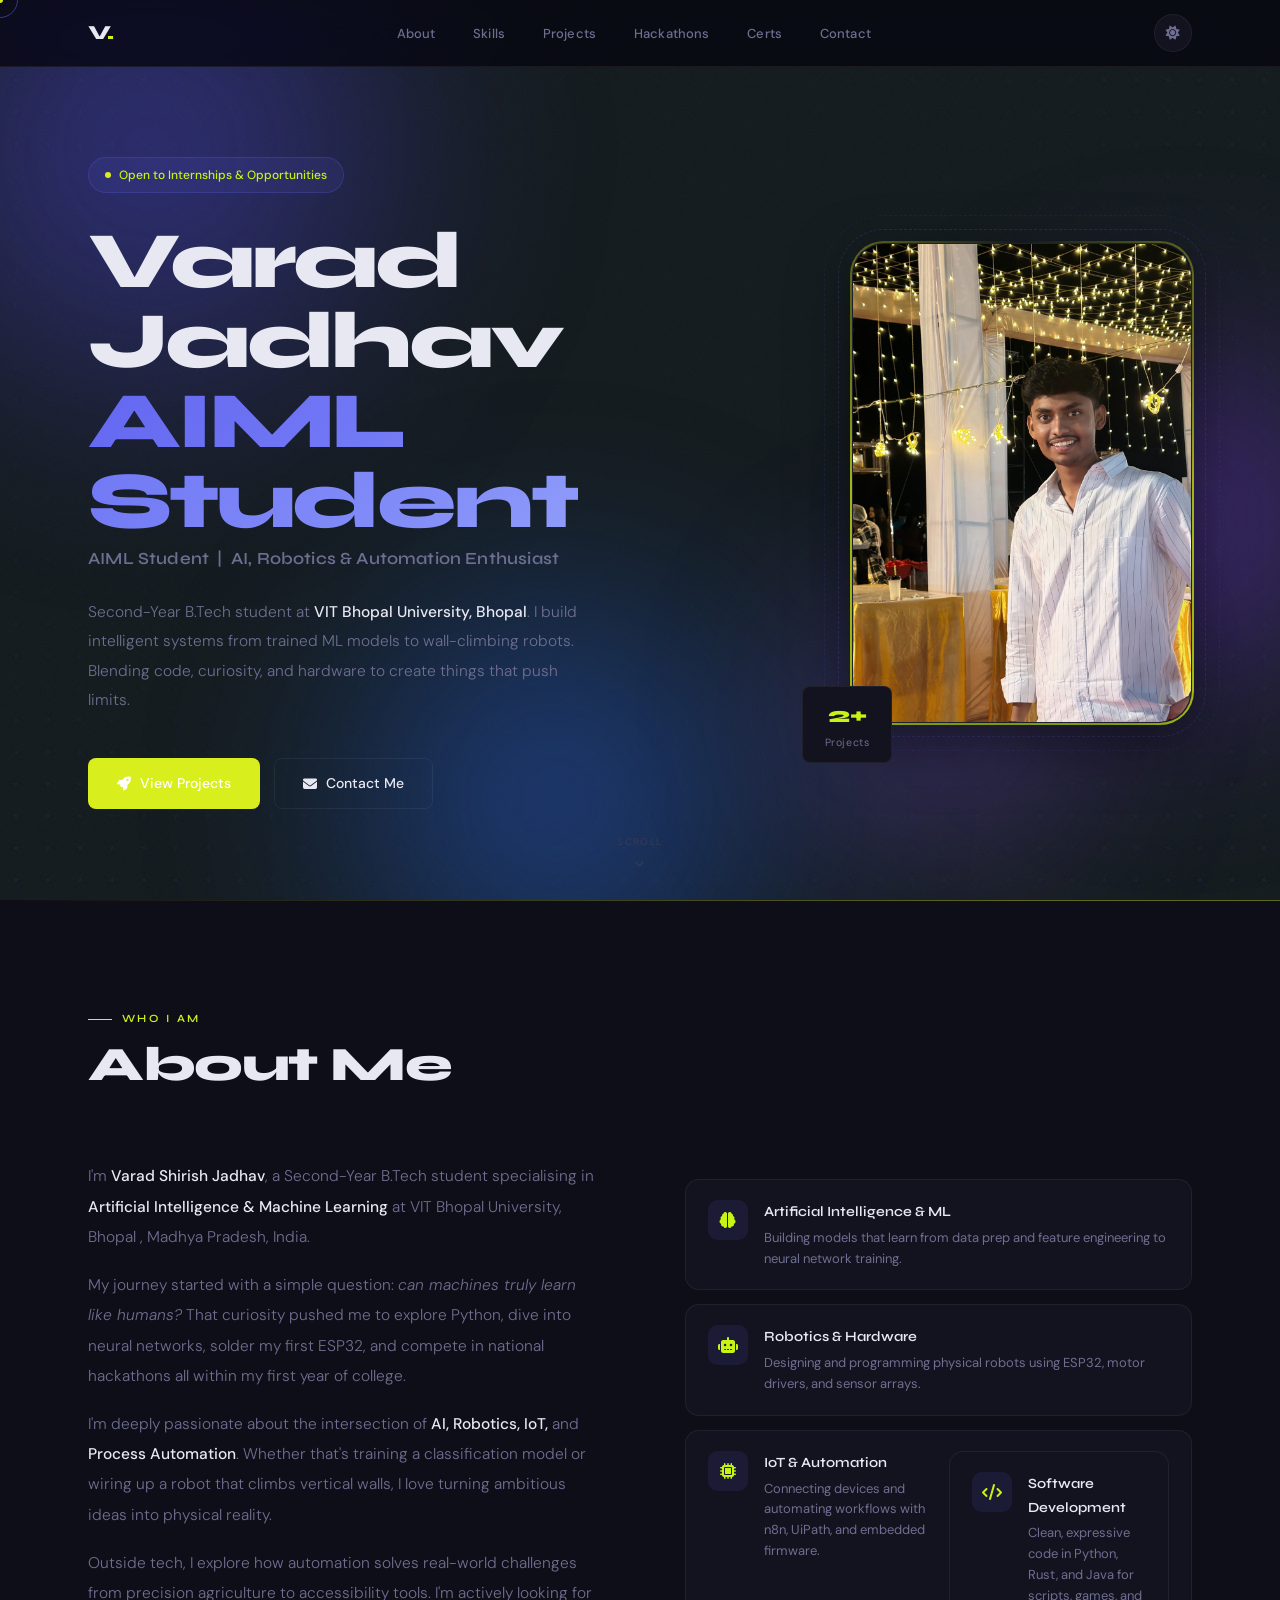
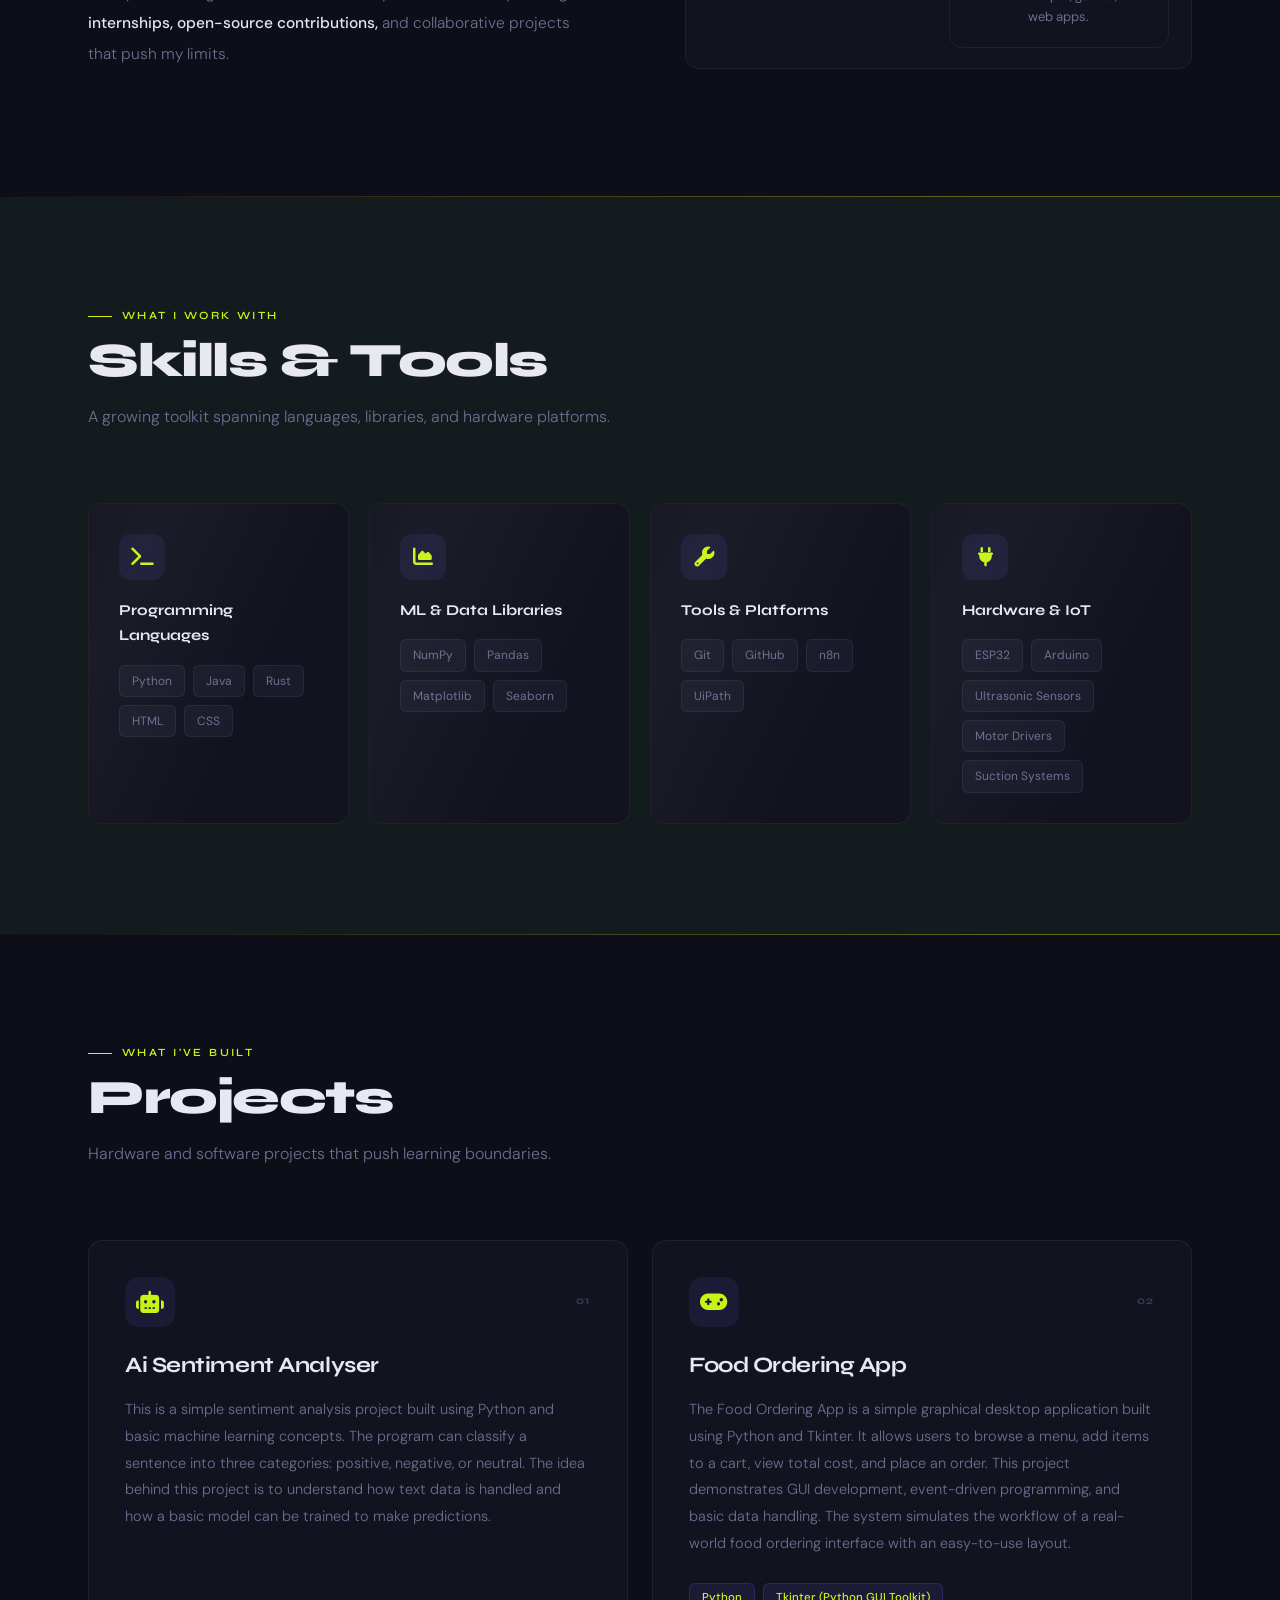
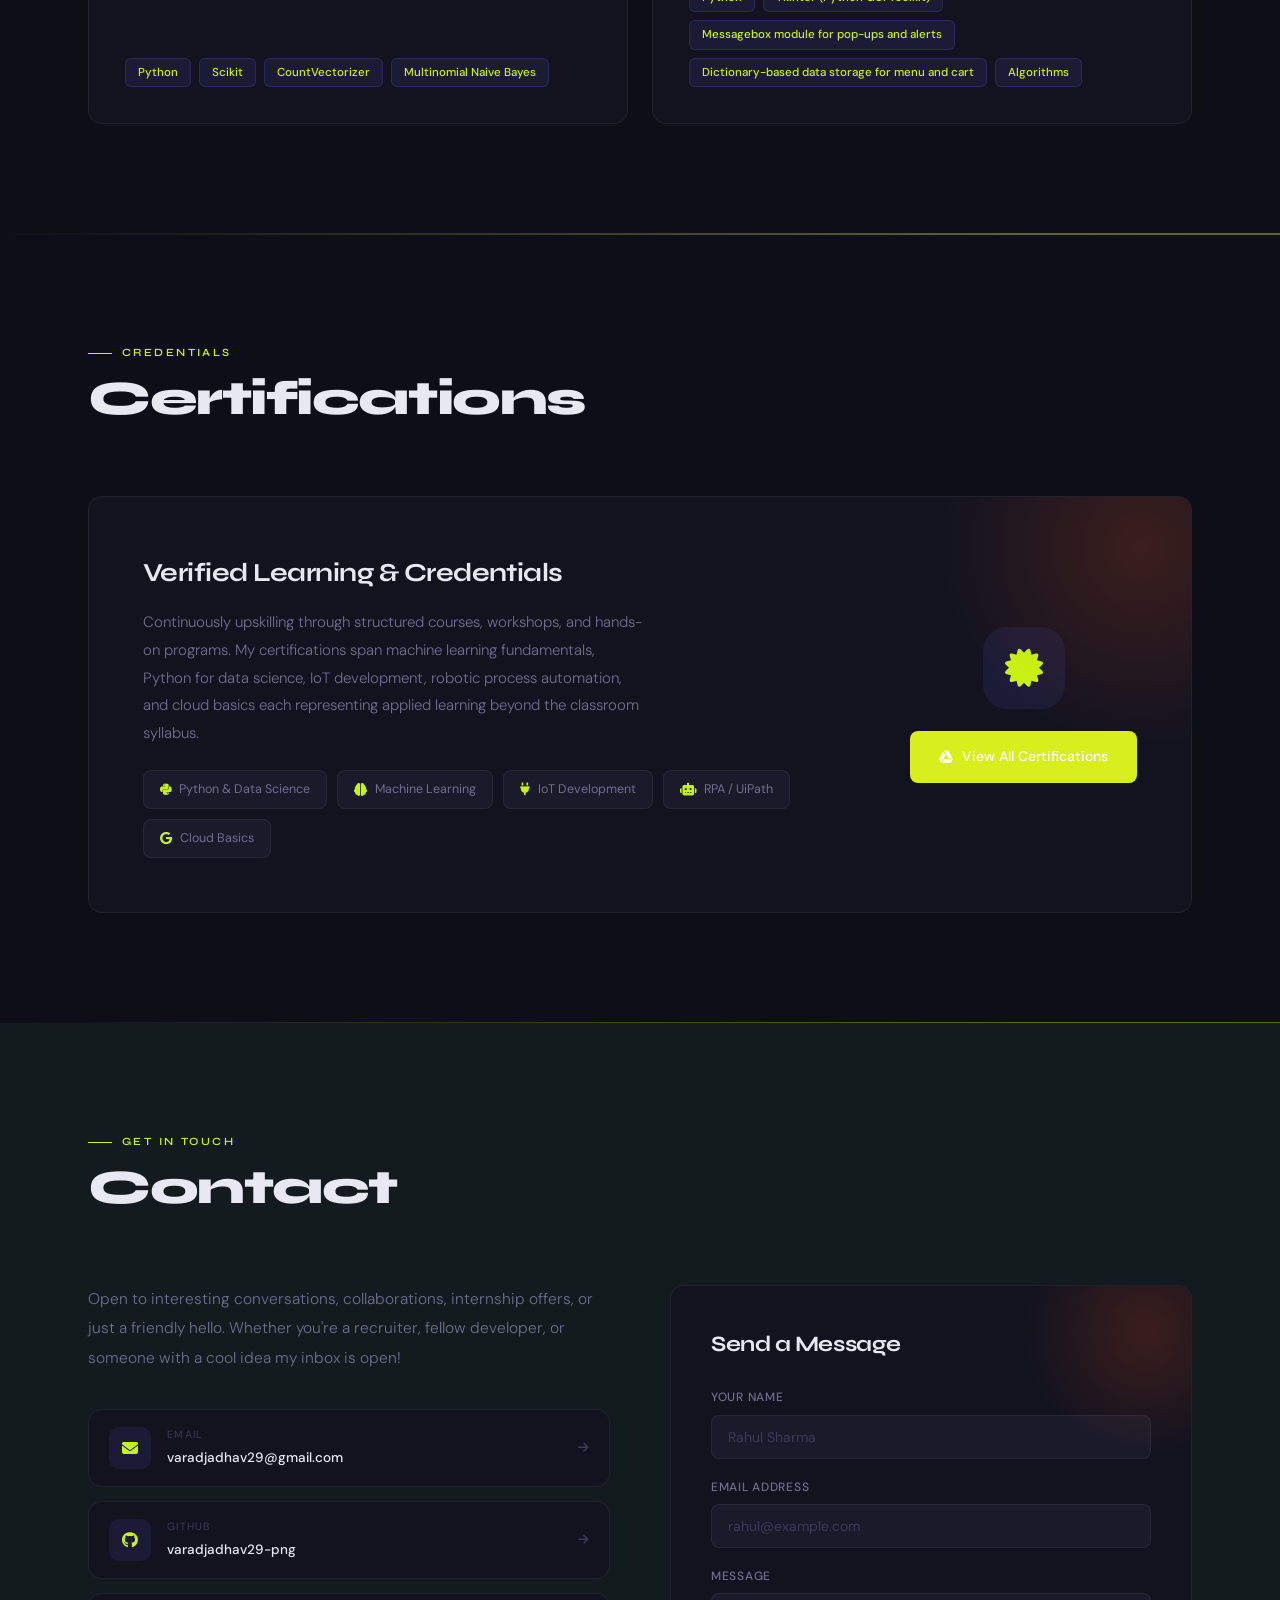
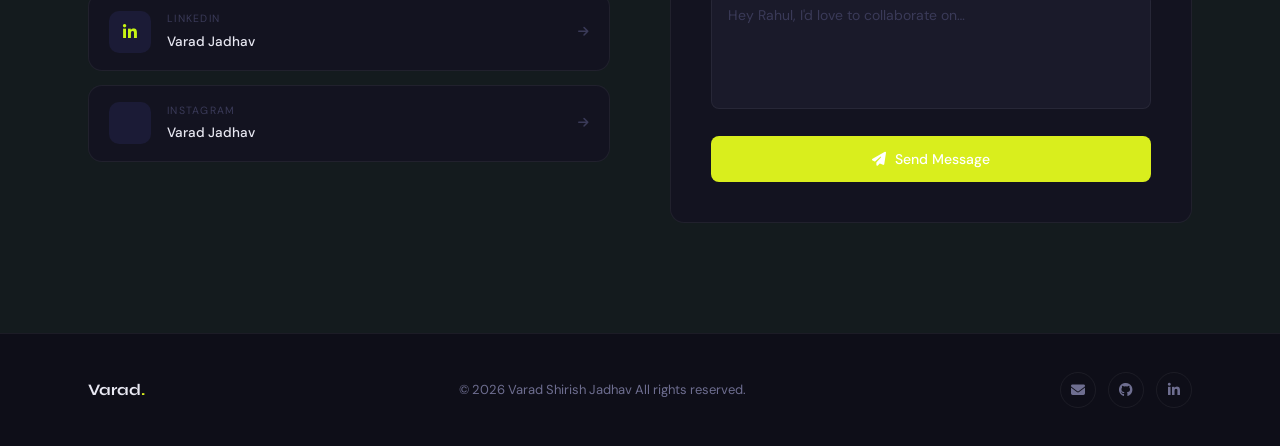
==== commit ee54ef99: "Update index.html" ====
--- a/index.html
+++ b/index.html
@@ -524,39 +524,68 @@
         </div>
 
         <!-- Right: contact form -->
-        <div class="contact-form-wrap reveal d2">
-          <h3>Send a Message</h3>
-
-          <form action="https://formspree.io/f/mkoevjqp" method="POST">
-
-            <div class="form-group">
-              <label for="name">Your Name</label>
-              <input type="text" id="name" name="name" placeholder="Rahul Sharma" required />
-            </div>
-
-            <div class="form-group">
-              <label for="email">Email Address</label>
-              <input type="email" id="email" name="email" placeholder="rahul@example.com" required />
-            </div>
-
-            <div class="form-group">
-              <label for="message">Message</label>
-              <textarea id="message" name="message" rows="5" placeholder="Hey Rahul, I'd love to collaborate on…"
-                required></textarea>
-            </div>
-
-            <!-- Subject -->
-            <input type="hidden" name="_subject" value="New Portfolio Message">
-
-            <!-- Redirect after submit -->
-            <input type="hidden" name="_next" value="https://github.com/varadjadhav29-png">
-
-            <button type="submit" class="btn-primary btn-full-width">
-              <i class="fa-solid fa-paper-plane"></i> Send Message
-            </button>
-
-          </form>
-        </div>
+  <div class="contact-form-wrap reveal d2">
+  <h3>Send a Message</h3>
+
+  <form action="https://formspree.io/f/mkoevjqp" method="POST">
+
+    <!-- Name -->
+    <div class="form-group">
+      <label for="name">Your Name</label>
+      <input 
+        type="text" 
+        id="name" 
+        name="name" 
+        placeholder="Rahul Sharma" 
+        required 
+      />
+    </div>
+
+    <!-- Email -->
+    <div class="form-group">
+      <label for="email">Email Address</label>
+      <input 
+        type="email" 
+        id="email" 
+        name="email" 
+        placeholder="rahul@example.com" 
+        required 
+      />
+    </div>
+
+    <!-- Message -->
+    <div class="form-group">
+      <label for="message">Message</label>
+      <textarea 
+        id="message" 
+        name="message" 
+        rows="5" 
+        placeholder="Hey Rahul, I'd love to collaborate on…" 
+        required
+      ></textarea>
+    </div>
+
+    <!-- Subject -->
+    <input 
+      type="hidden" 
+      name="_subject" 
+      value="New Portfolio Message"
+    >
+
+    <!-- Redirect After Submit -->
+    <input 
+      type="hidden" 
+      name="_next" 
+      value="https://github.com/varadjadhav29-png"
+    >
+
+    <!-- Submit Button -->
+    <button type="submit" class="btn-primary btn-full-width">
+      <i class="fa-solid fa-paper-plane"></i> Send Message
+    </button>
+
+  </form>
+</div>
 
       </div>
     </div>
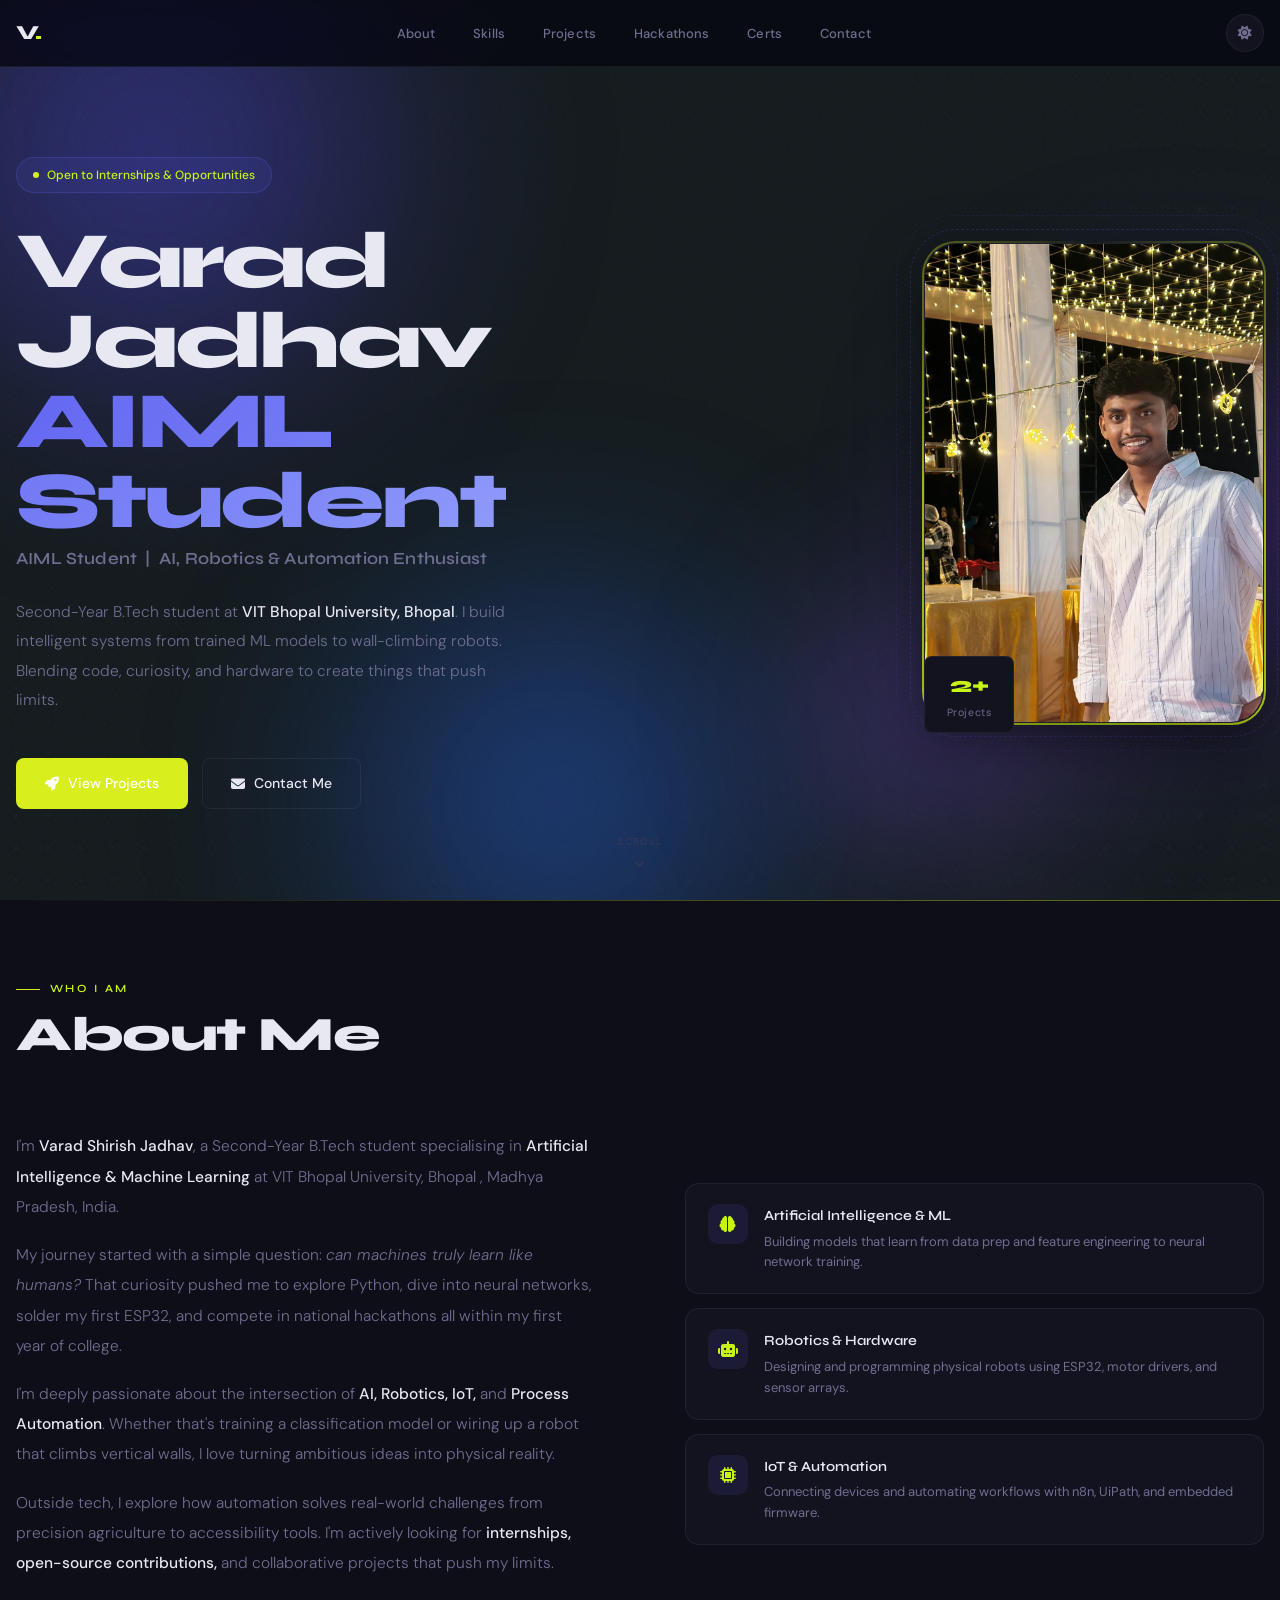
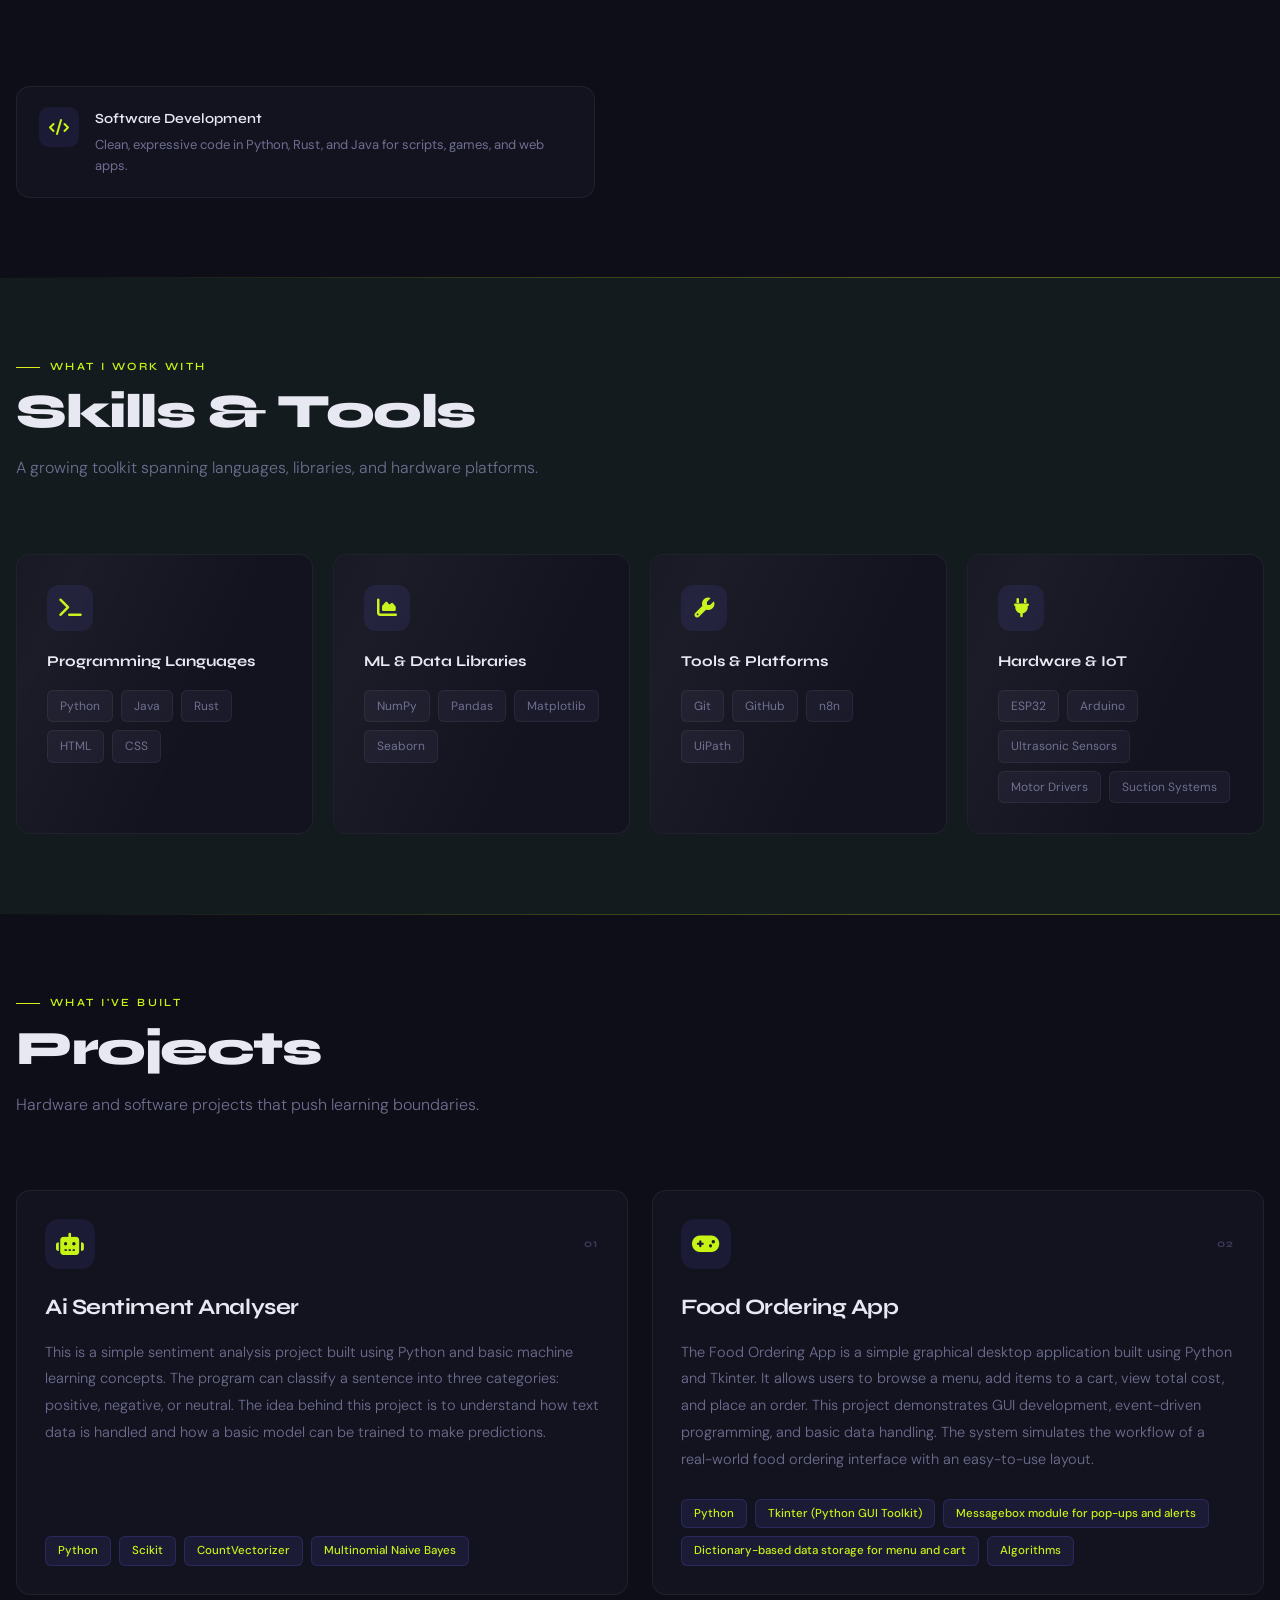
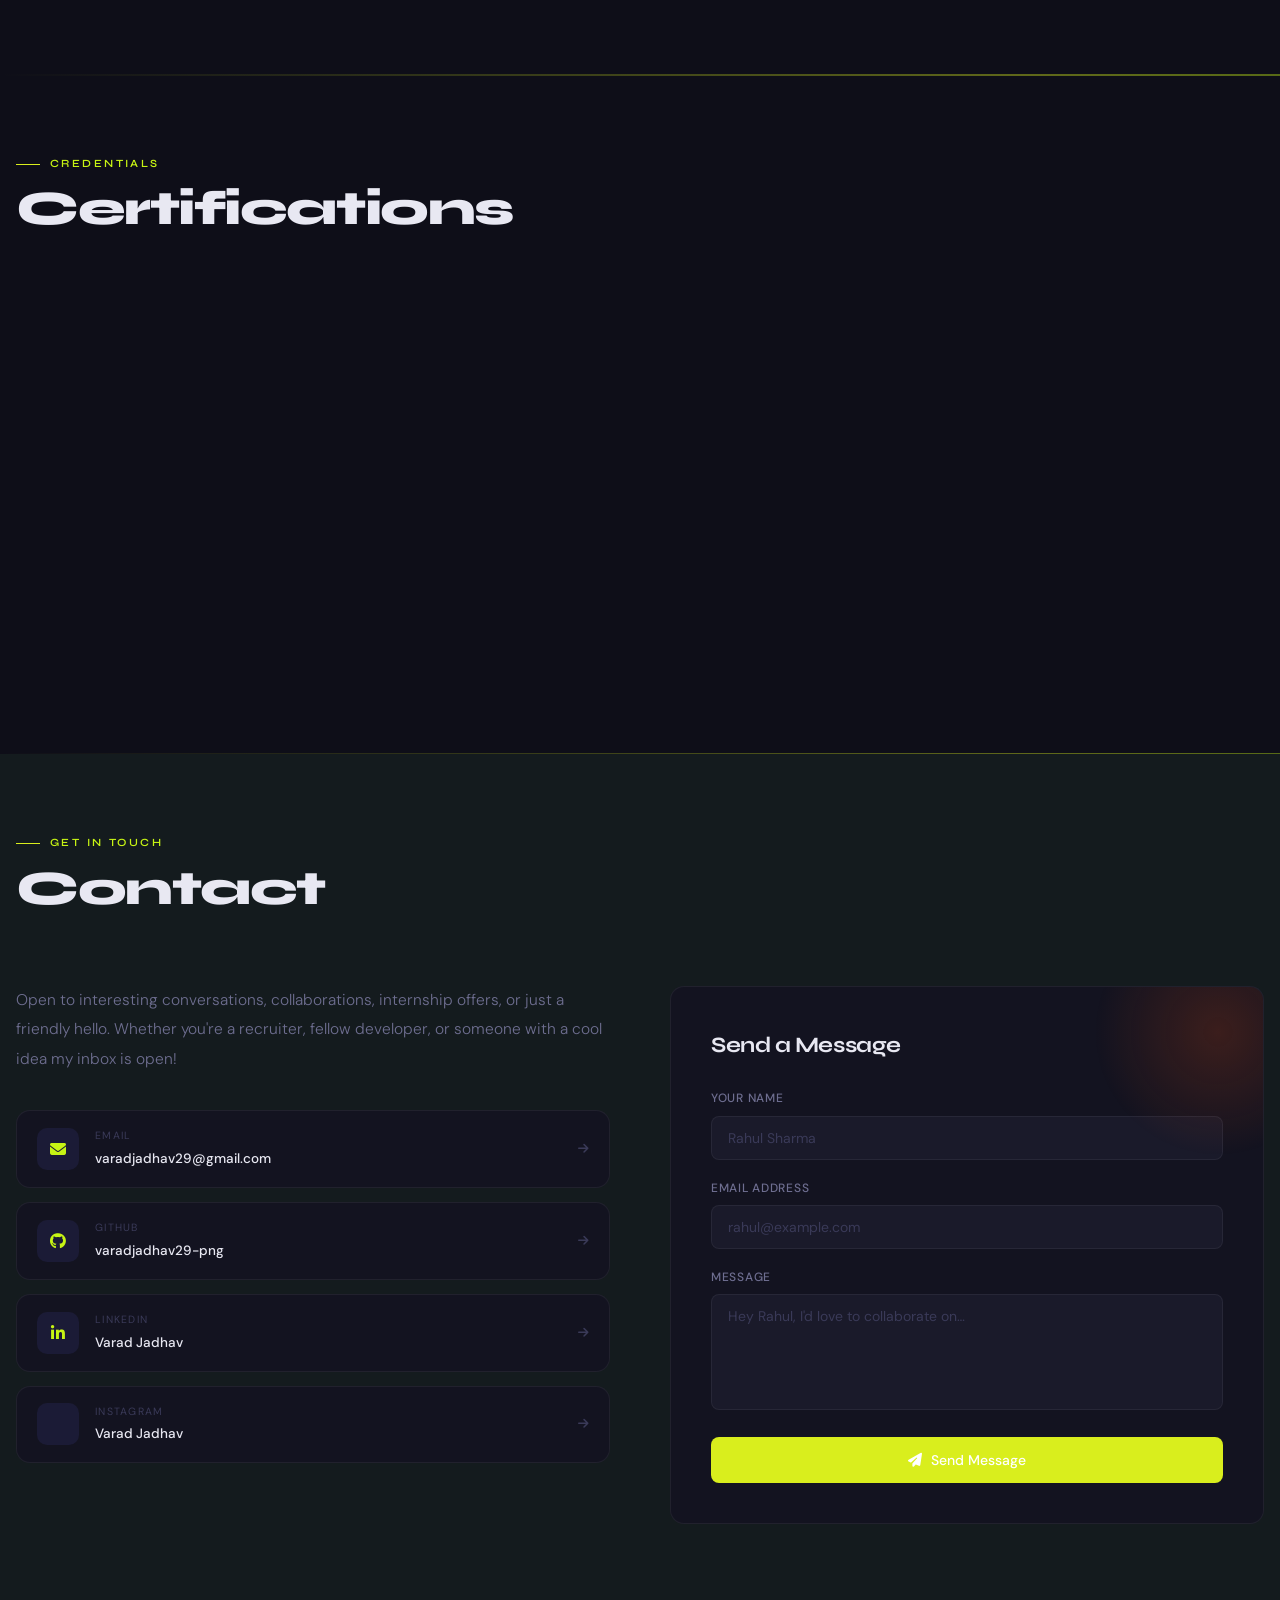
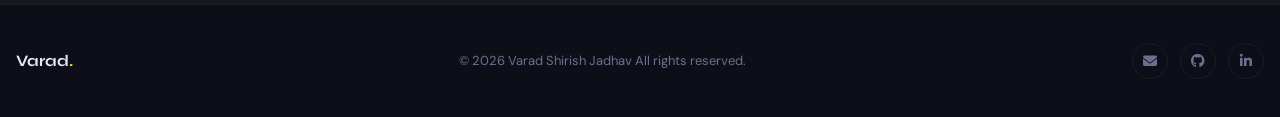
==== commit 1f323f2a: "Update index.html change div>" ====
--- a/index.html
+++ b/index.html
@@ -253,7 +253,7 @@
             <div>
               <h4>IoT &amp; Automation</h4>
               <p>Connecting devices and automating workflows with n8n, UiPath, and embedded firmware.</p>
-            </div
+            </div> </div>
 
           </div>
           <div class="ahi">
--- a/css/style.css
+++ b/css/style.css
@@ -4,6 +4,32 @@
    ========================================================= */
 
 /* ─── THEME VARIABLES ──────────────────────────────────── */
+*{
+  margin: 0;
+  padding: 0;
+  box-sizing: border-box;
+}
+
+html, body{
+  width: 100%;
+  overflow-x: hidden;
+}
+
+img{
+  max-width: 100%;
+  height: auto;
+}
+
+html,body{
+  width:100%;
+  overflow-x:hidden;
+}
+
+img{
+  max-width:100%;
+  height:auto;
+}
+
 :root {
   --accent:        #d9ee1d;
   --accent-light:  #c7f414;
@@ -67,7 +93,6 @@
   line-height: 1.7;
   overflow-x: hidden;
   transition: background var(--t) var(--ease), color var(--t) var(--ease);
-  cursor: none; /* custom cursor */
 }
 
 a {
@@ -83,13 +108,14 @@
 
 /* ─── UTILITIES ──────────────────────────────────────────── */
 .container {
+  width: 100%;
   max-width: 1160px;
   margin: 0 auto;
-  padding: 0 28px;
+  padding-inline: 16px;
 }
 
 .section {
-  padding: 110px 0;
+  padding: 80px 0;
   position: relative;
   z-index: 1;
 }
@@ -153,38 +179,6 @@
 .d3 { transition-delay: 0.25s; }
 .d4 { transition-delay: 0.35s; }
 .d5 { transition-delay: 0.45s; }
-
-/* ─── CUSTOM CURSOR ──────────────────────────────────────── */
-#cursor-dot,
-#cursor-ring {
-  position: fixed;
-  border-radius: 50%;
-  pointer-events: none;
-  z-index: 9999;
-  transform: translate(-50%, -50%);
-  will-change: transform;
-}
-
-#cursor-dot {
-  width: 6px;
-  height: 6px;
-  background: var(--accent);
-}
-
-#cursor-ring {
-  width: 36px;
-  height: 36px;
-  border: 1.5px solid rgba(99, 102, 241, 0.5);
-  transition: width 0.2s var(--ease), height 0.2s var(--ease),
-              border-color 0.2s var(--ease), opacity 0.2s var(--ease);
-}
-
-#cursor-ring.hover {
-  width: 56px;
-  height: 56px;
-  border-color: var(--accent);
-  opacity: 0.7;
-}
 
 /* ─── BUTTONS ─────────────────────────────────────────────── */
 .btn-primary {
@@ -465,11 +459,14 @@
 /* Avatar */
 .hero-avatar-wrap {
   position: relative;
-  width: 340px;
-  height: 480px;
+  width: 100%;
+  max-width: 340px;
+  aspect-ratio: 340 / 480;
+  height: auto;
   display: flex;
   align-items: center;
   justify-content: center;
+  margin: auto;
 }
 
 .hero-avatar {
@@ -547,14 +544,14 @@
 }
 
 .hero-avatar-wrap > .hero-stat:first-of-type {
-  top: -40px;
-  right: -50px;
+  top: -10px;
+  right: 0;
   animation: float-a 6s ease-in-out infinite;
 }
 
 .hero-avatar-wrap > .hero-stat:last-of-type {
-  bottom: -40px;
-  left: -50px;
+  bottom: -10px;
+  left: 0;
   animation: float-b 7s ease-in-out infinite;
 }
 
@@ -752,16 +749,16 @@
 #projects { background: var(--bg-surface); }
 
 .projects-grid {
-  display: grid;
-  grid-template-columns: repeat(auto-fit, minmax(340px, 1fr));
-  gap: 24px;
+    display: grid;
+    grid-template-columns: repeat(auto-fit, minmax(260px, 1fr));
+    gap: 24px;
 }
 
 .project-card {
   background: var(--bg-card);
   border: 1px solid var(--border);
   border-radius: var(--radius);
-  padding: 36px;
+  padding: 28px;
   display: flex;
   flex-direction: column;
   position: relative;
@@ -1232,3 +1229,70 @@
   transform: translateY(-3px);
   box-shadow: 0 6px 20px rgba(99,102,241,0.2);
 }
+
+body{
+  overflow-x:hidden;
+}
+
+section{
+  overflow:hidden;
+}
+html,
+body{
+  overflow-x:hidden;
+  max-width:100%;
+}
+/* ===== MOBILE OVERFLOW FIX ===== */
+
+html,
+body {
+  width: 100%;
+  overflow-x: hidden;
+}
+
+* {
+  box-sizing: border-box;
+}
+
+img {
+  max-width: 100%;
+  height: auto;
+}
+
+.container {
+  width: 100%;
+  max-width: 100%;
+  overflow-x: hidden;
+}
+
+@media (max-width: 768px) {
+
+  .hero-grid,
+  .about-grid,
+  .contact-grid,
+  .projects-grid,
+  .skills-grid {
+    width: 100%;
+    overflow: hidden;
+  }
+
+  .hero-avatar-wrap {
+    max-width: 100%;
+  }
+
+  .hero-stat {
+    display: none;
+  }
+
+  .hero-name {
+    word-break: break-word;
+  }
+
+  .project-card,
+  .skill-card,
+  .tl-card,
+  .cert-box,
+  .contact-form-wrap {
+    width: 100%;
+  }
+}
--- a/css/responsive.css
+++ b/css/responsive.css
@@ -48,8 +48,10 @@
 /* SHOW avatar on mobile/tablet */
 .hero-avatar-wrap {
 display: flex;
-width: 240px;
-height: 340px;
+width: 100%;
+max-width: 220px;
+height: auto;
+aspect-ratio: 240 / 340;
 margin: 40px auto 0;
 align-items: center;
 justify-content: center;
@@ -262,3 +264,30 @@
 
   a { color: #6366f1; }
 }
+@media (max-width:768px){
+
+  *{
+    max-width:100%;
+  }
+
+  body{
+    overflow-x:hidden;
+  }
+
+  .hero-grid,
+  .about-grid,
+  .contact-grid,
+  .projects-grid,
+  .skills-grid{
+    overflow:hidden;
+  }
+
+}
+
+body{
+  overflow-x:hidden;
+}
+
+section{
+  overflow:hidden;
+}
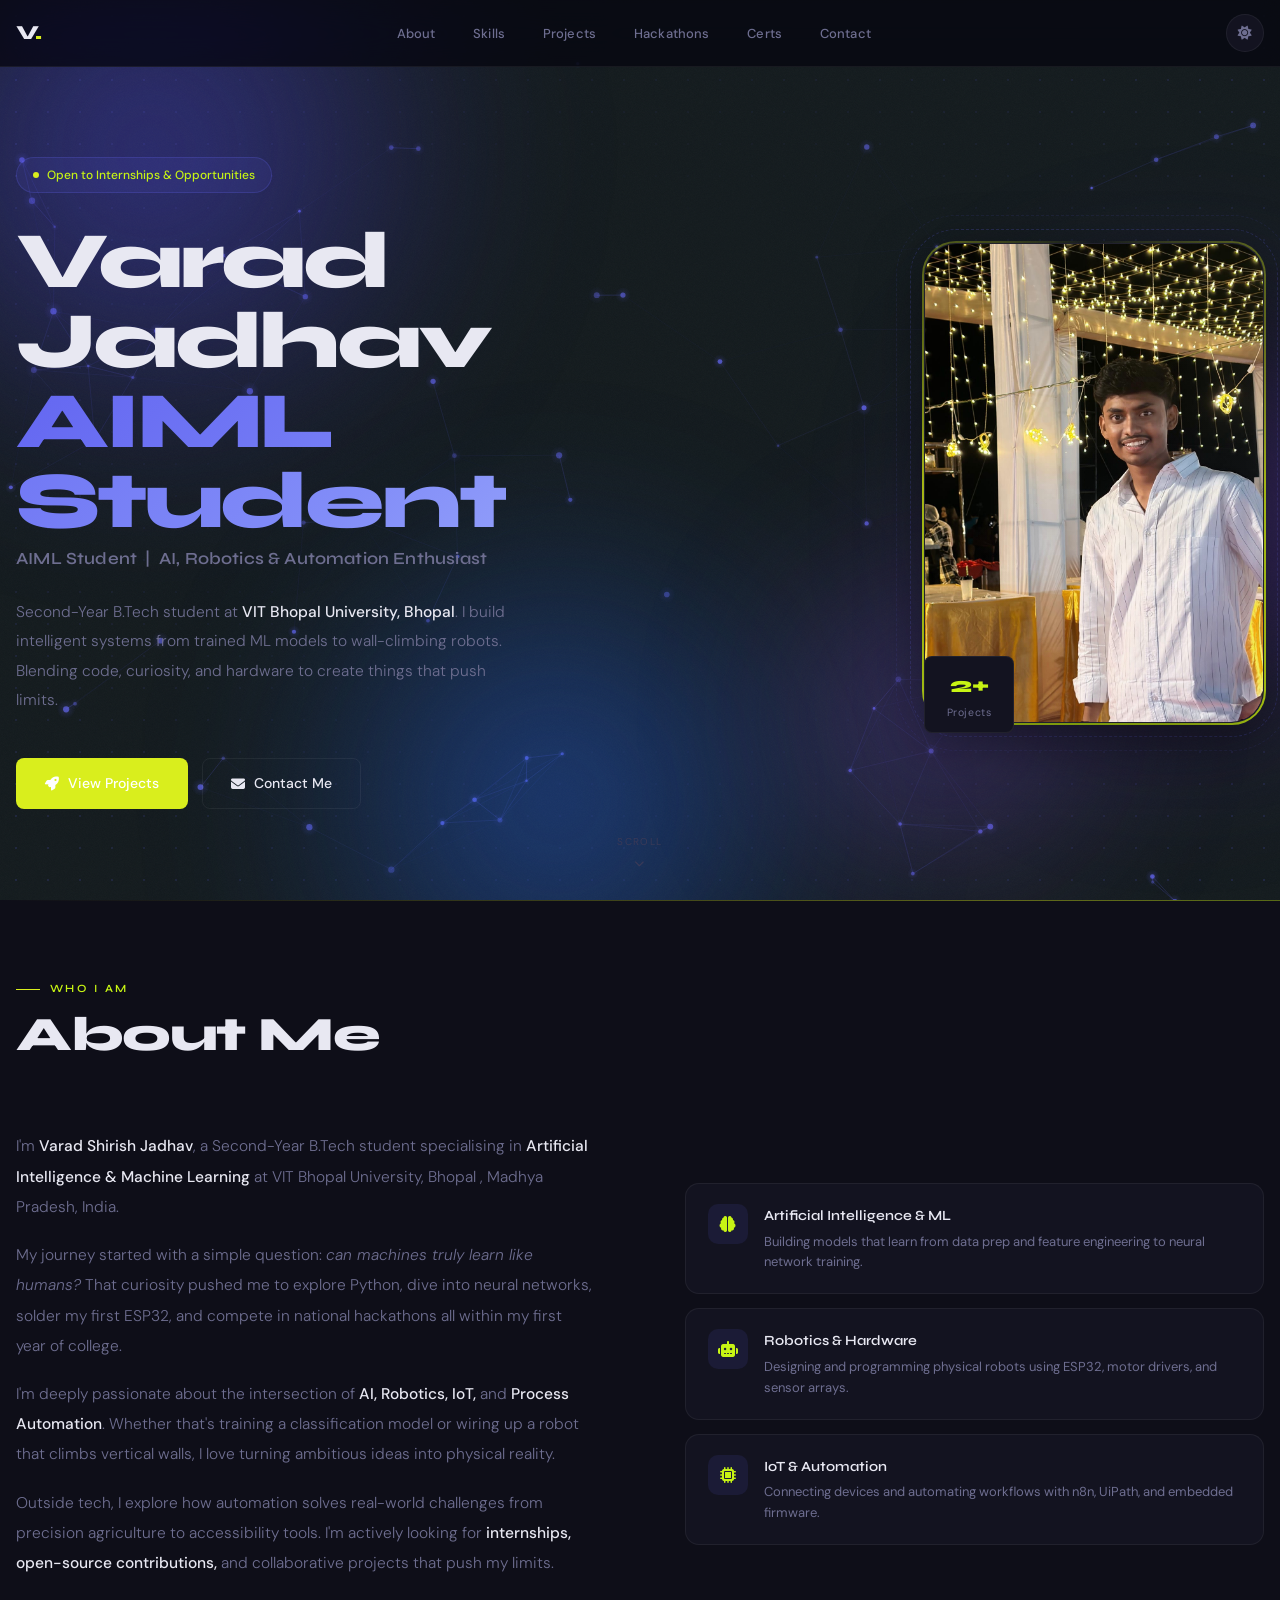
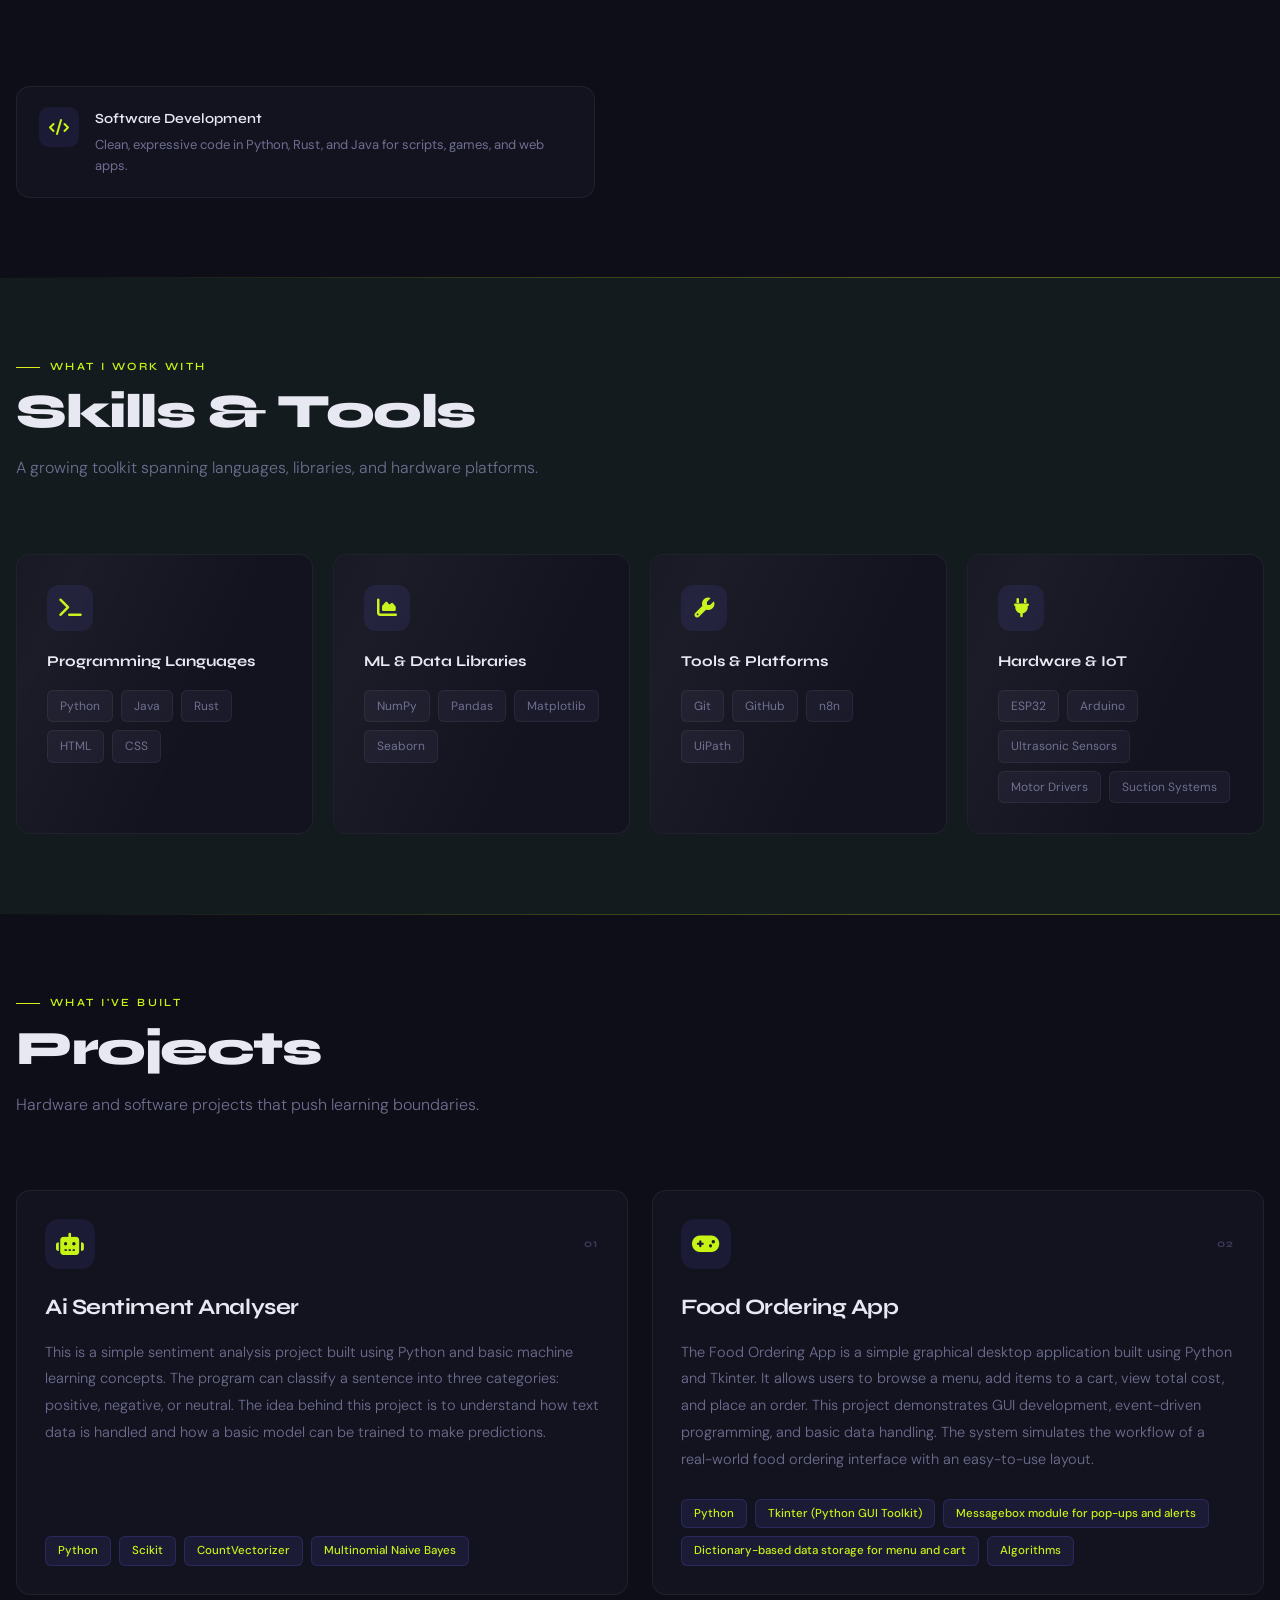
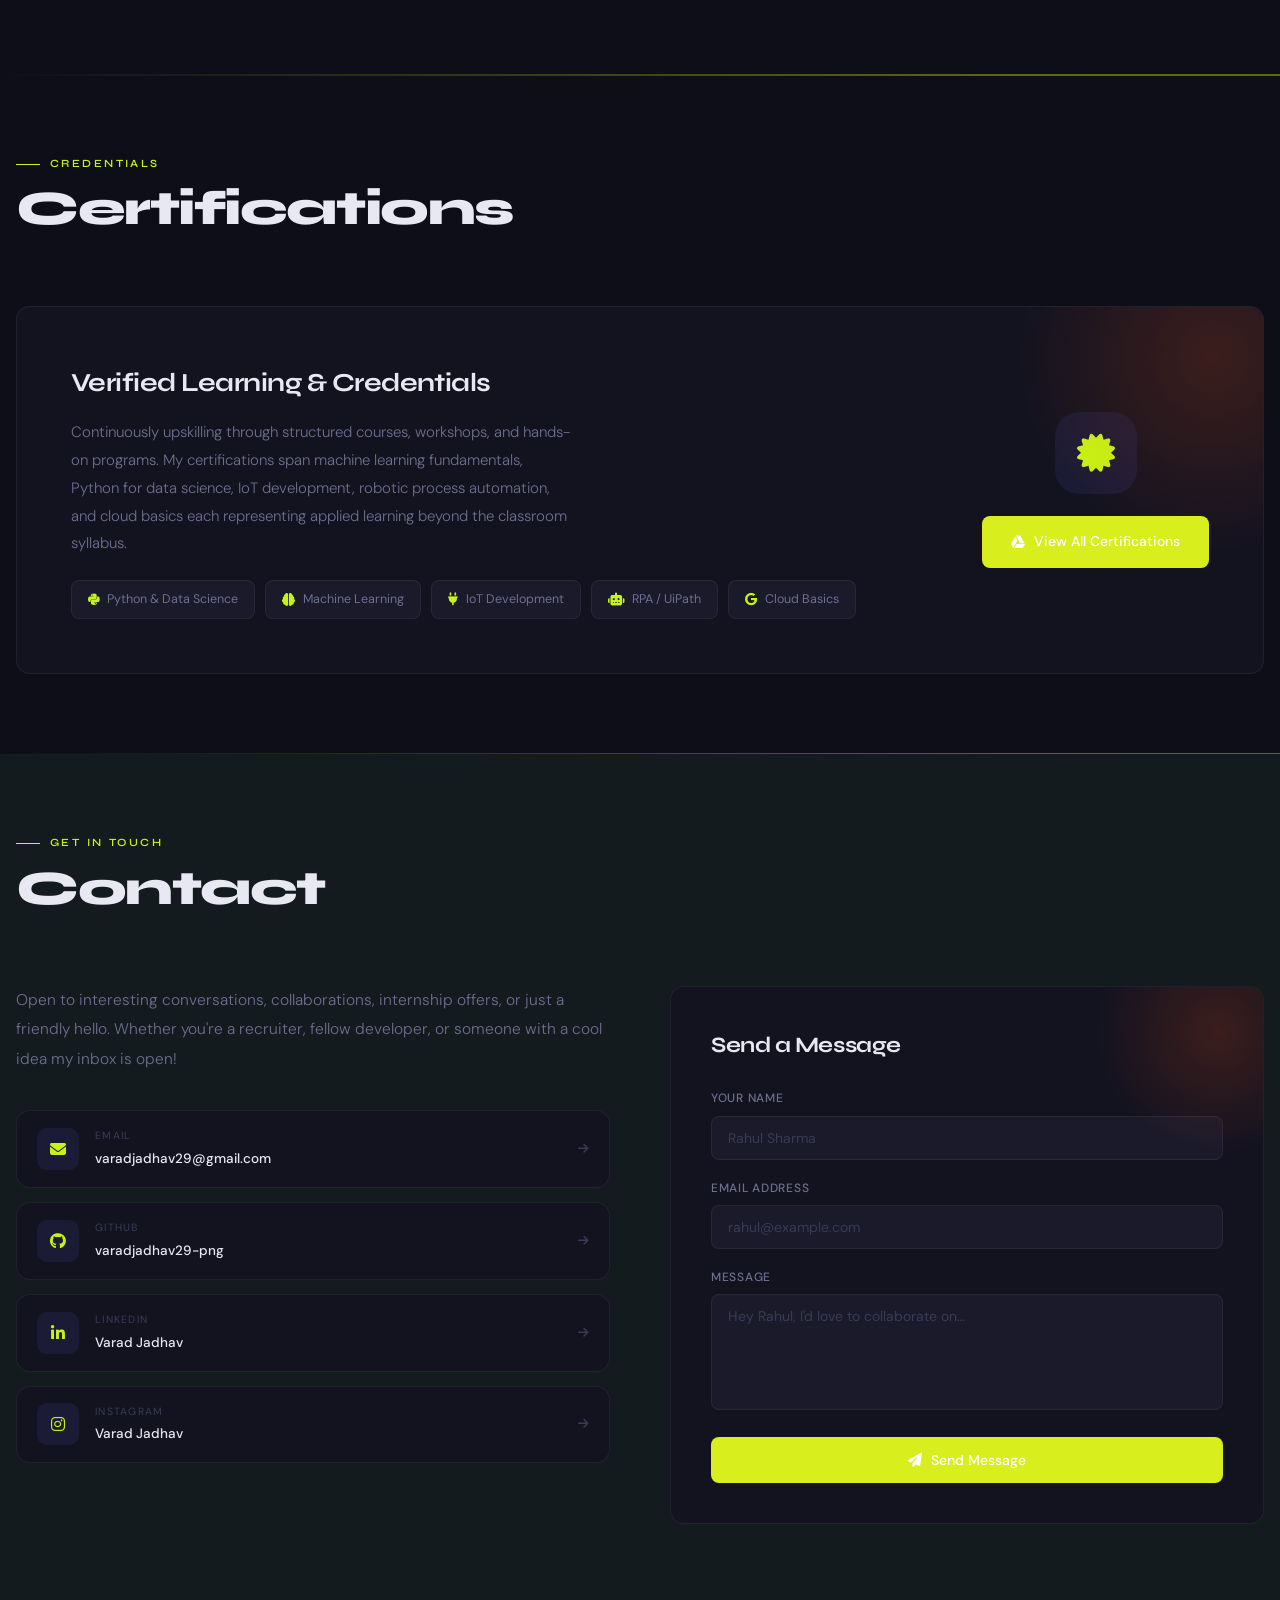
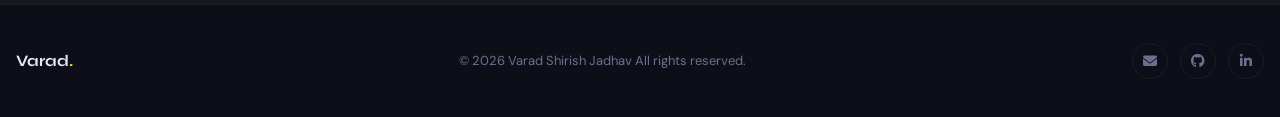
==== commit 328152f6: "Update index.html" ====
--- a/index.html
+++ b/index.html
@@ -510,15 +510,17 @@
               <i class="fa-solid fa-arrow-right cl-arrow" aria-hidden="true"></i>
             </a>
             
-            <a href="https://www.instagram.com/varadd_jadhavv/" target="_blank" rel="noopener noreferrer"
-              class="contact-link" aria-label="Visit Instagram profile">
-              <div class="cl-icon"><i class="fa-brands fa-instagram-in" aria-hidden="true"></i></div>
-              <div class="cl-info">
-                <div class="cl-label">Instagram</div>
-                <div class="cl-val">Varad Jadhav</div>
-              </div>
-              <i class="fa-solid fa-arrow-right cl-arrow" aria-hidden="true"></i>
-            </a>
+           <a href="https://www.instagram.com/varadd_jadhavv/" target="_blank" rel="noopener noreferrer"
+             class="contact-link" aria-label="Visit Instagram profile">
+  
+             <div class="cl-icon"><i class="fa-brands fa-instagram" aria-hidden="true"></i></div>
+  
+             <div class="cl-info">
+               <div class="cl-label">Instagram</div>
+               <div class="cl-val">Varad Jadhav</div>
+             </div>
+             <i class="fa-solid fa-arrow-right cl-arrow" aria-hidden="true"></i>
+           </a>
 
           </div>
         </div>
--- a/css/responsive.css
+++ b/css/responsive.css
@@ -264,30 +264,19 @@
 
   a { color: #6366f1; }
 }
-@media (max-width:768px){
-
-  *{
-    max-width:100%;
-  }
-
-  body{
-    overflow-x:hidden;
-  }
-
-  .hero-grid,
-  .about-grid,
-  .contact-grid,
-  .projects-grid,
-  .skills-grid{
-    overflow:hidden;
-  }
-
-}
-
-body{
-  overflow-x:hidden;
-}
-
-section{
-  overflow:hidden;
-}
+@media (max-width: 768px) {
+    .about-grid {
+        display: block !important; 
+    }
+
+    .about-cards {
+        display: flex;
+        flex-direction: column; 
+        width: 100%;            
+    }
+
+    .ahi {
+        width: 100% !important; 
+        margin-bottom: 20px;
+    }
+}
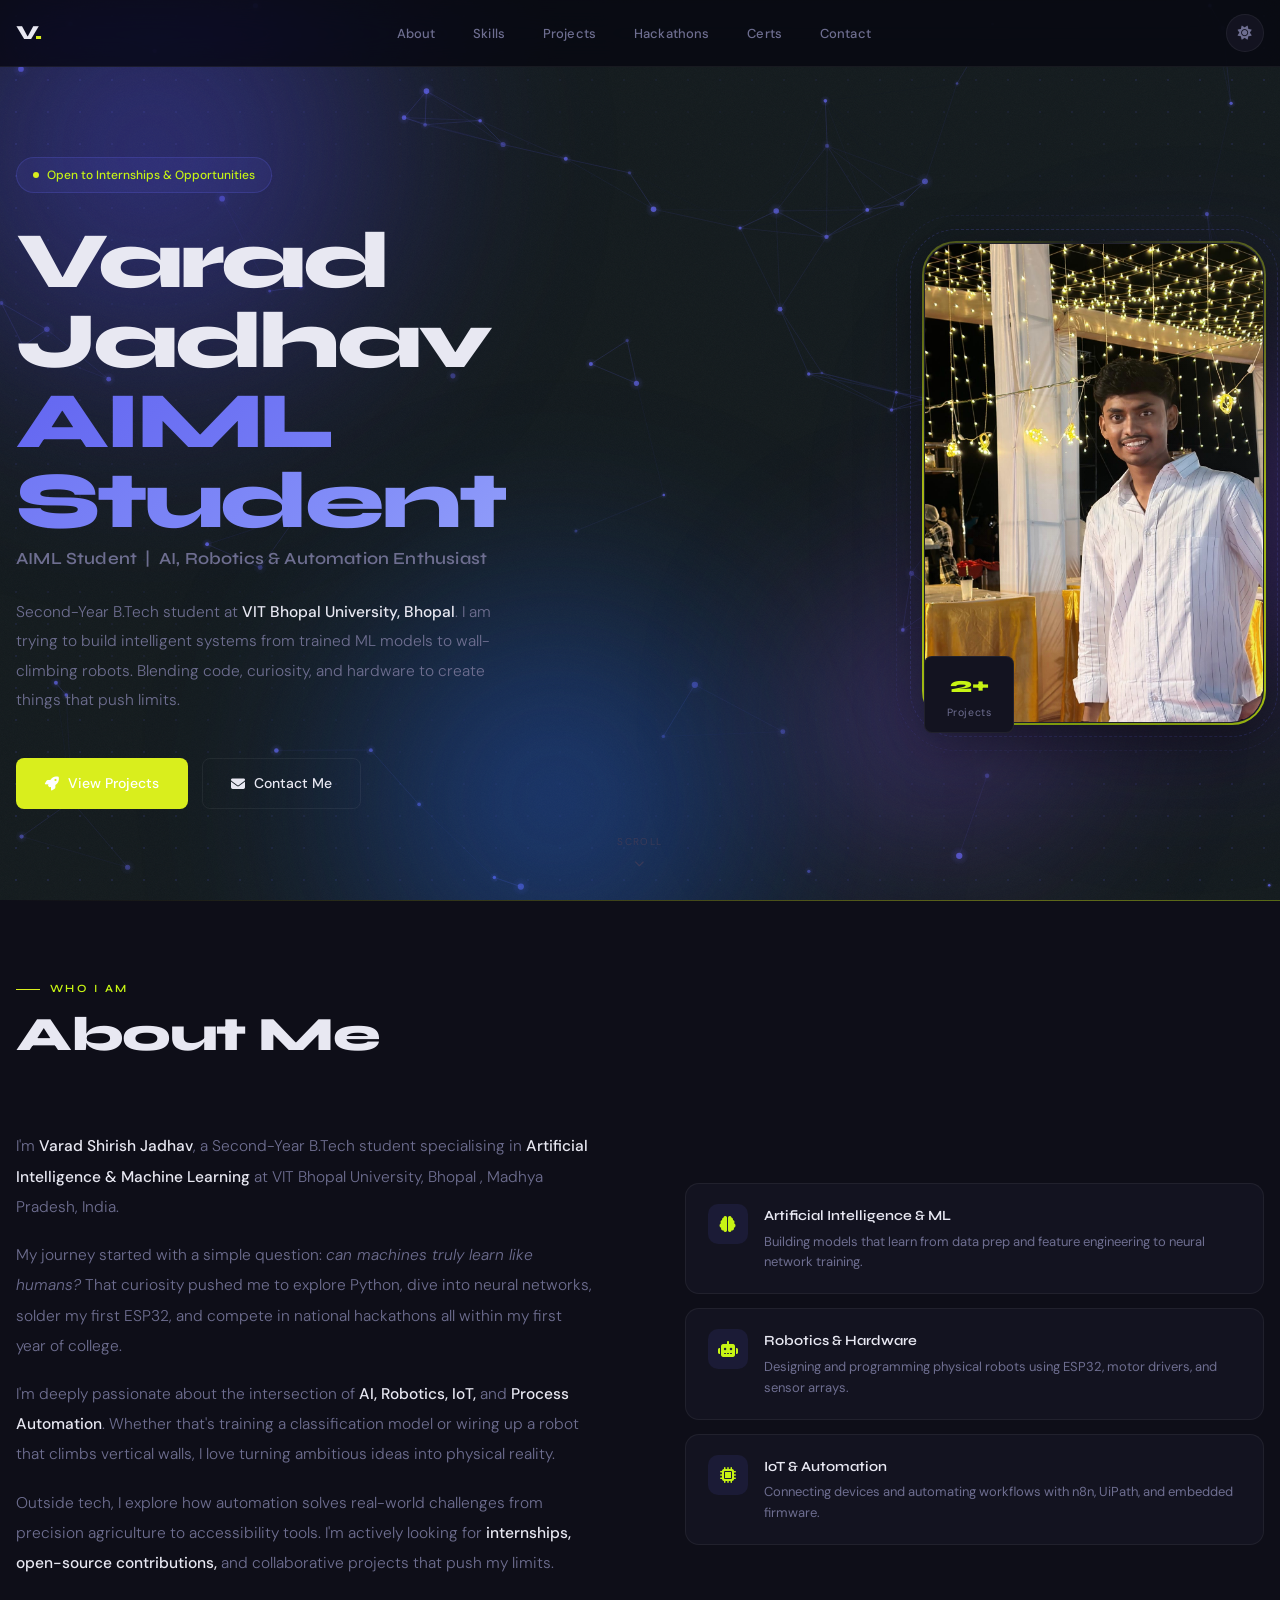
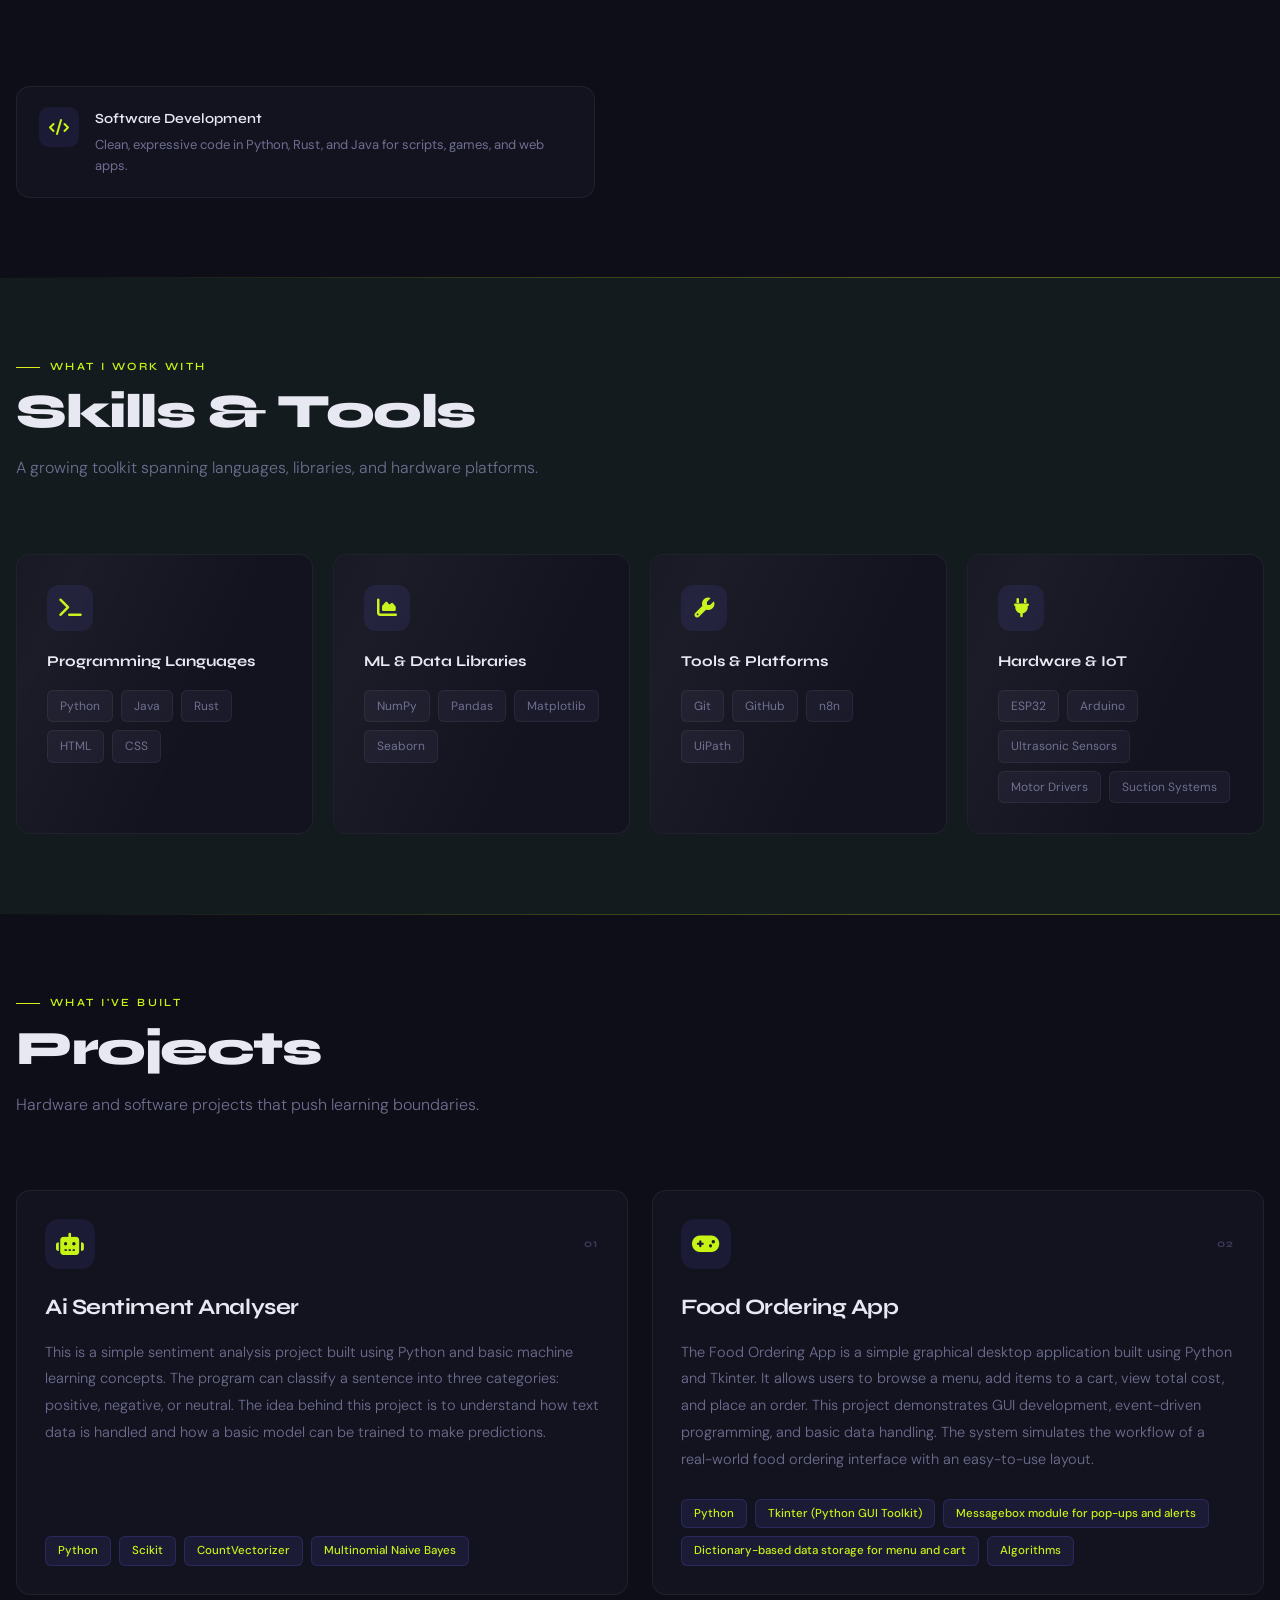
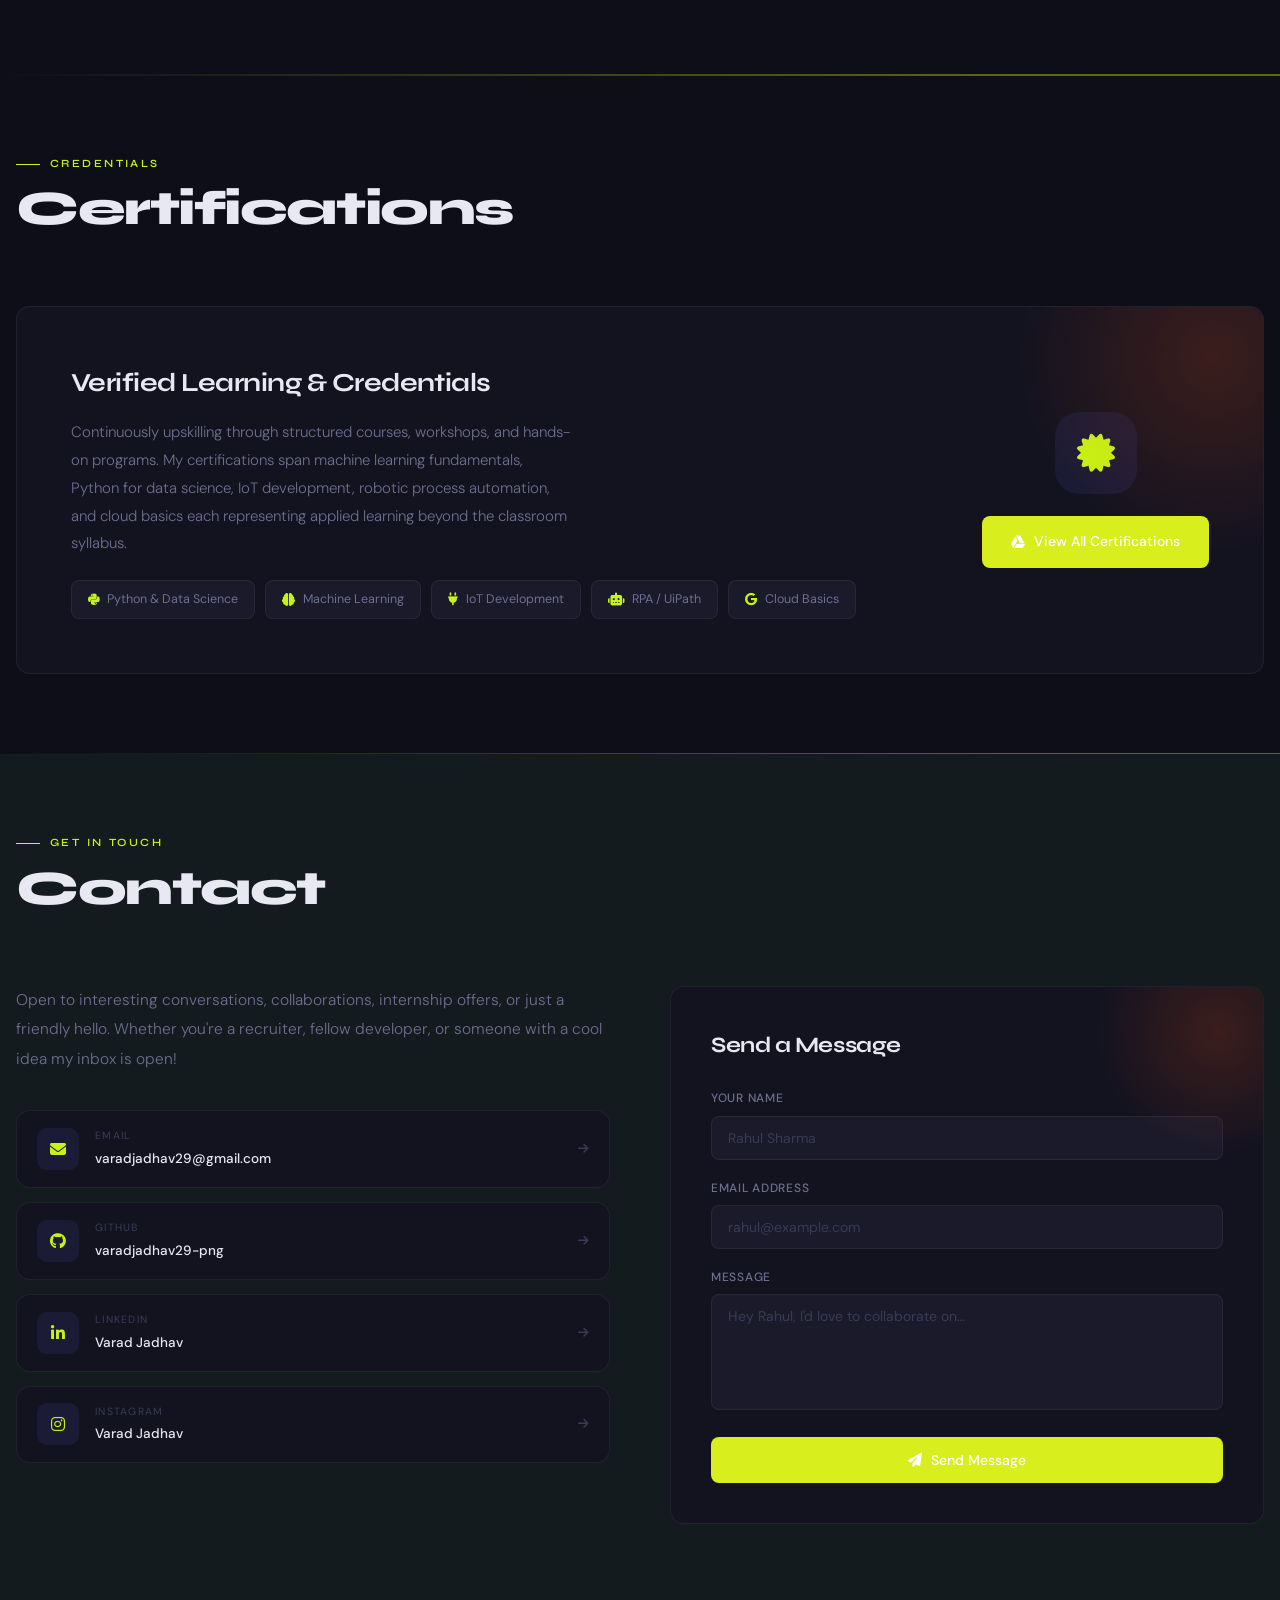
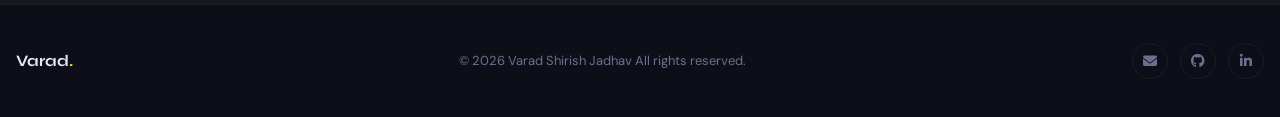
==== commit ff0a0f9c: "Update index.html" ====
--- a/index.html
+++ b/index.html
@@ -151,7 +151,7 @@
 
           <p class="hero-intro">
             Second-Year B.Tech student at <strong>VIT Bhopal University, Bhopal</strong>.
-            I build intelligent systems from trained ML models to wall-climbing robots.
+            I am trying to build intelligent systems from trained ML models to wall-climbing robots.
             Blending code, curiosity, and hardware to create things that push limits.
           </p>
 
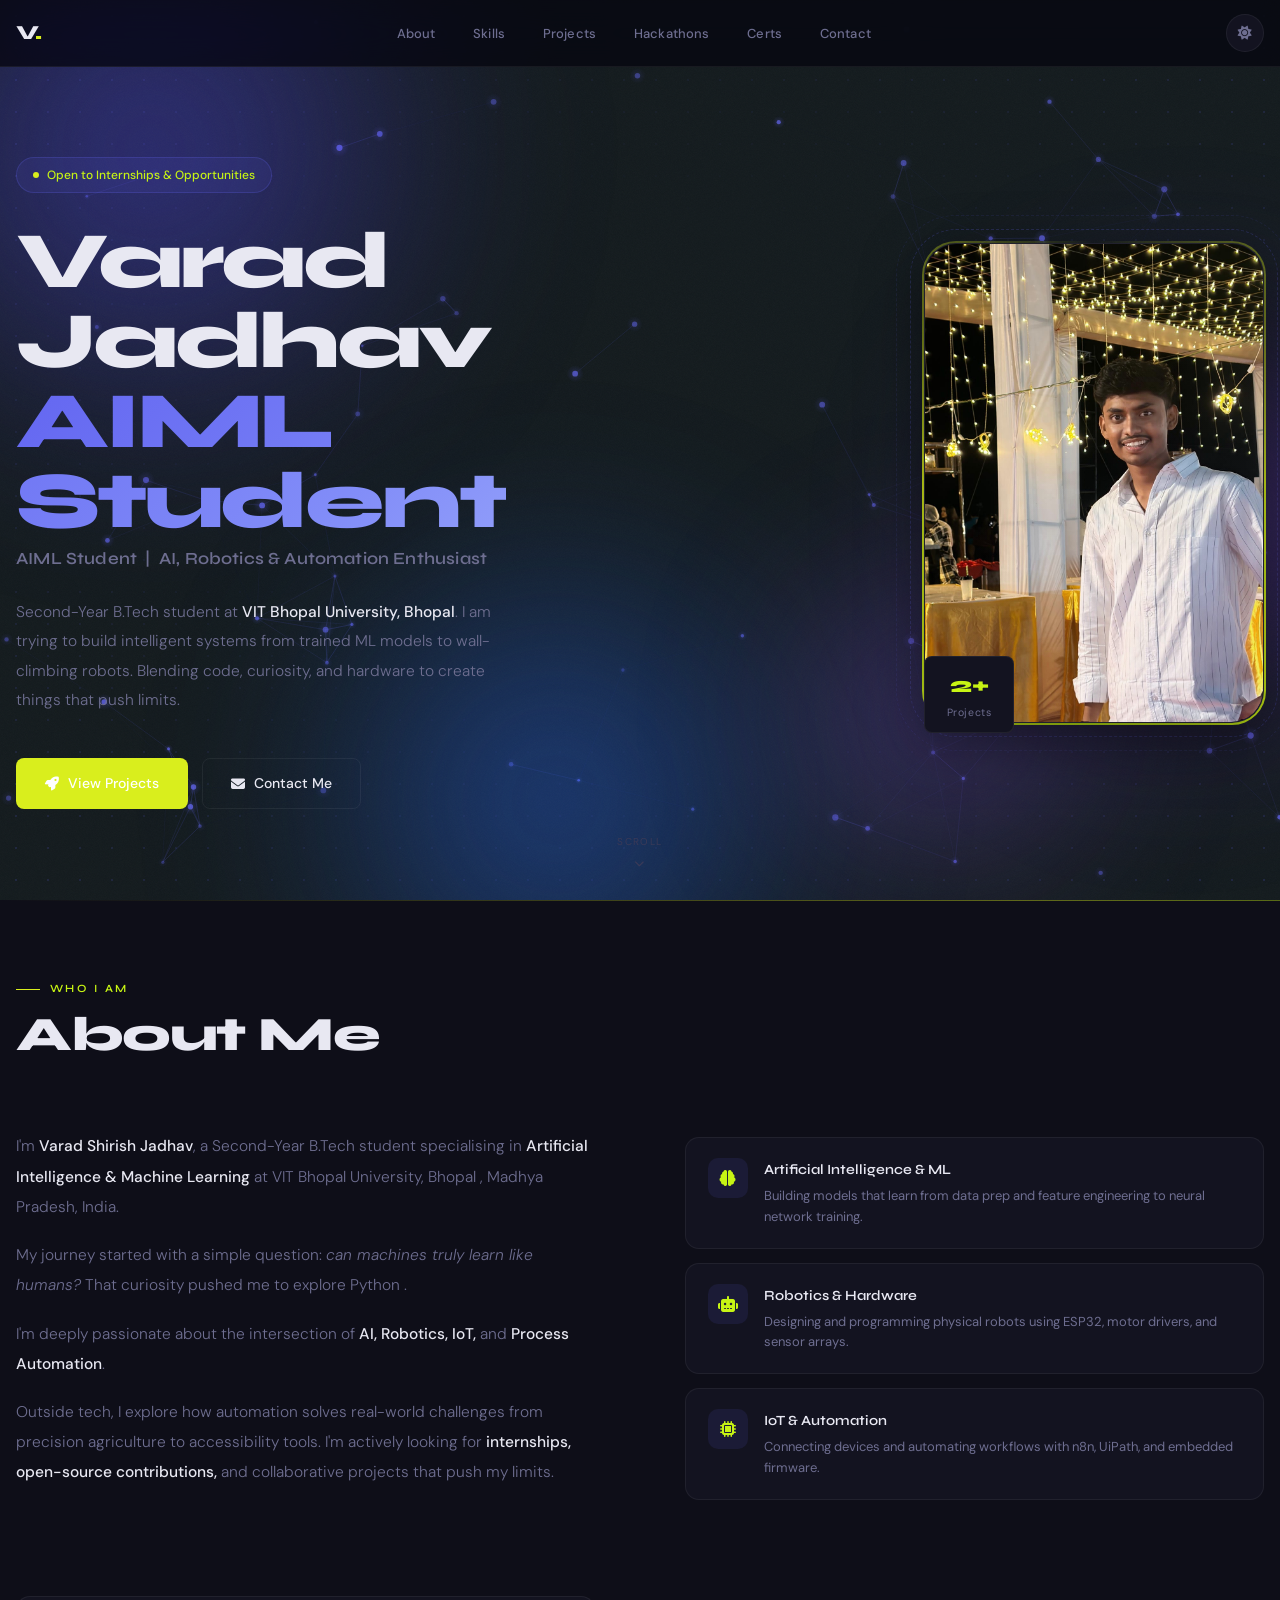
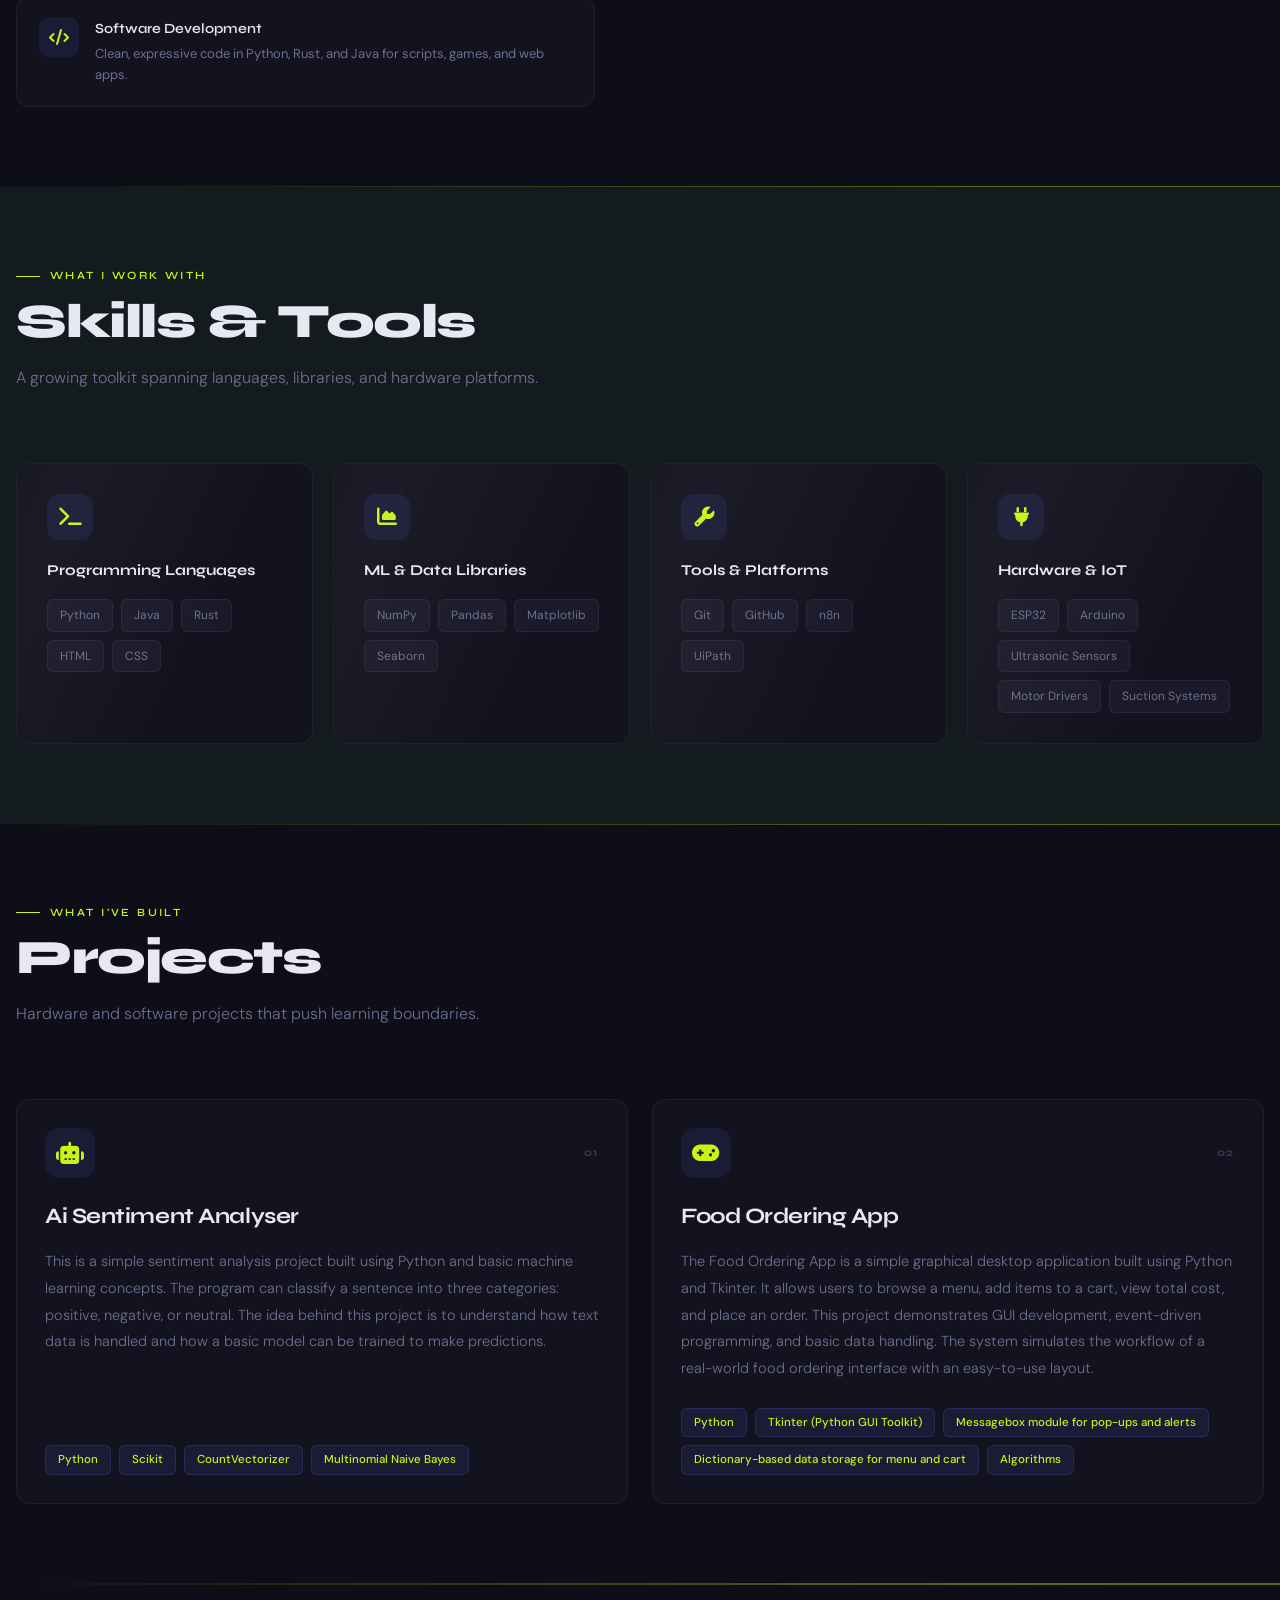
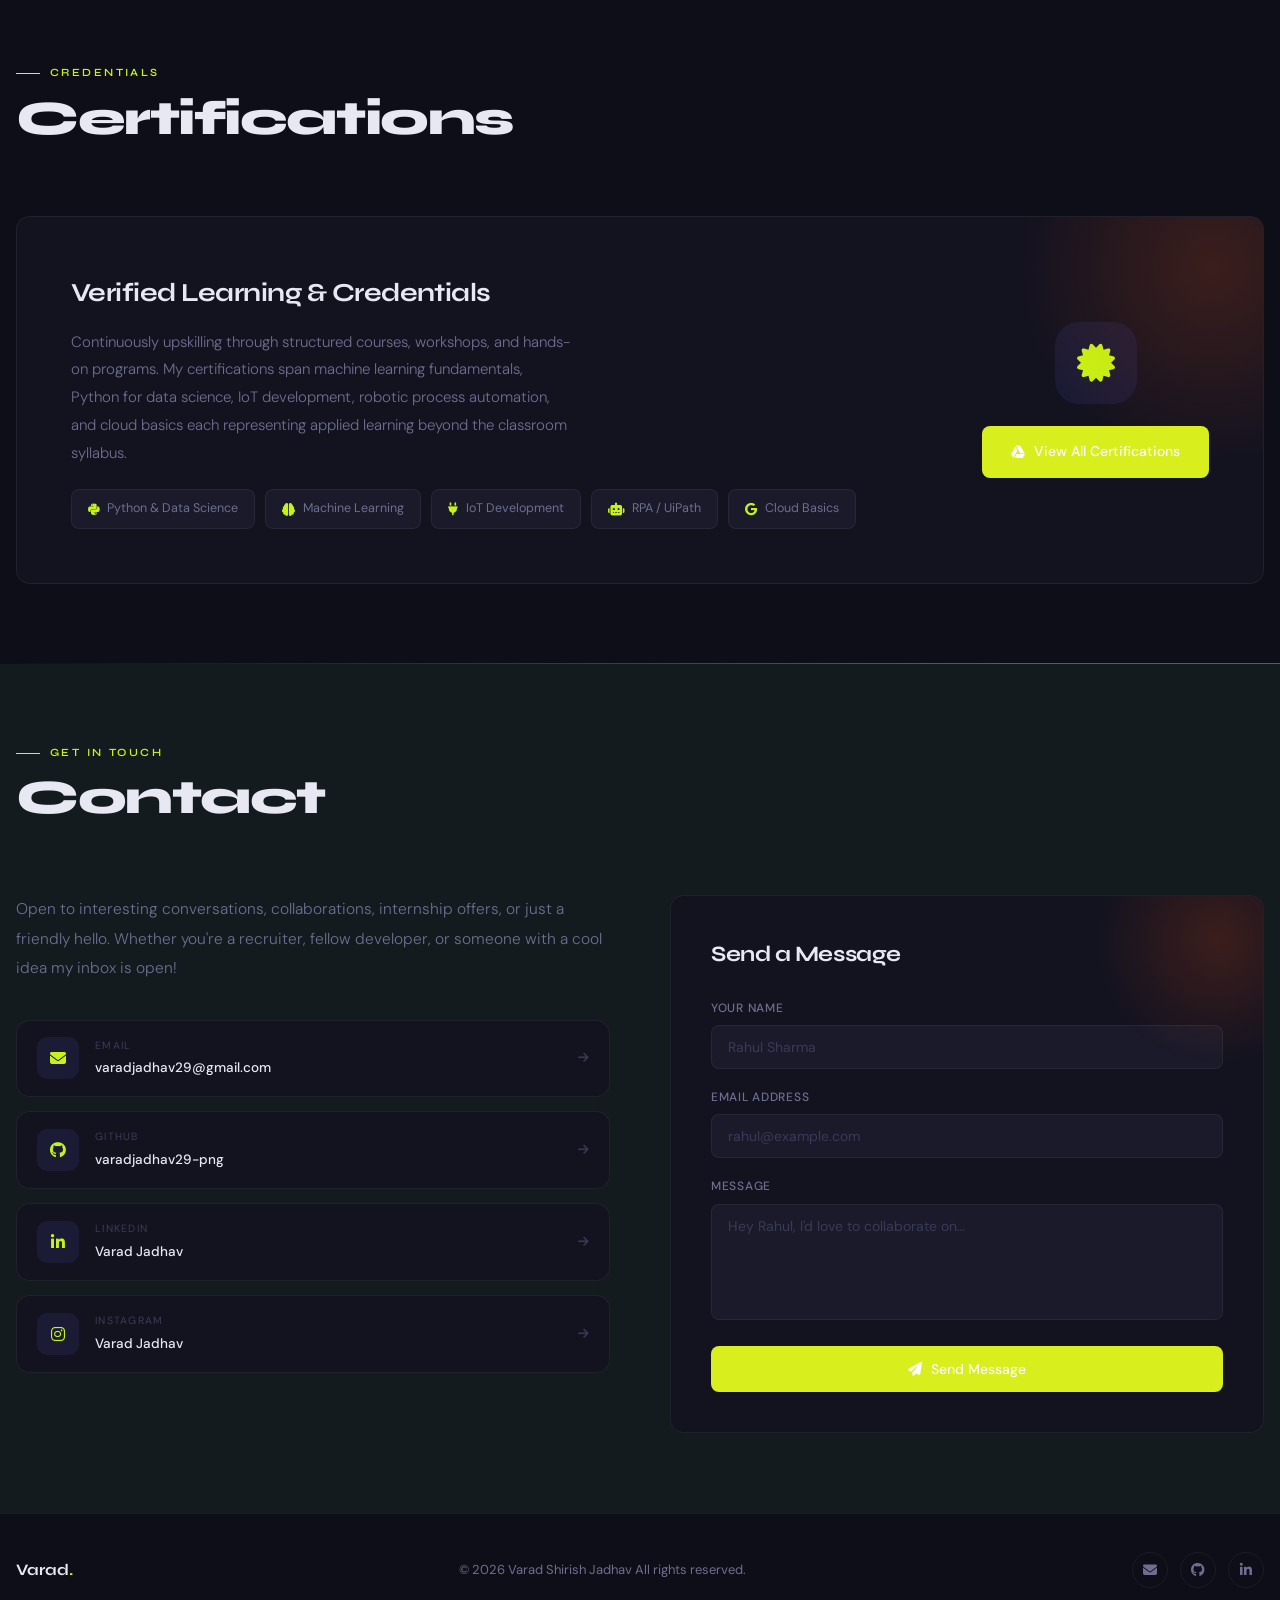
==== commit 9ccf5483: "Update index.html" ====
--- a/index.html
+++ b/index.html
@@ -216,14 +216,11 @@
           </p>
           <p>
             My journey started with a simple question: <em>can machines truly learn like humans?</em>
-            That curiosity pushed me to explore Python, dive into neural networks, solder my
-            first ESP32, and compete in national hackathons all within my first year of college.
+            That curiosity pushed me to explore Python .
           </p>
           <p>
             I'm deeply passionate about the intersection of <strong>AI, Robotics, IoT,</strong>
-            and <strong>Process Automation</strong>. Whether that's training a classification model
-            or wiring up a robot that climbs vertical walls, I love turning ambitious ideas into
-            physical reality.
+            and <strong>Process Automation</strong>.
           </p>
           <p>
             Outside tech, I explore how automation solves real-world challenges from precision
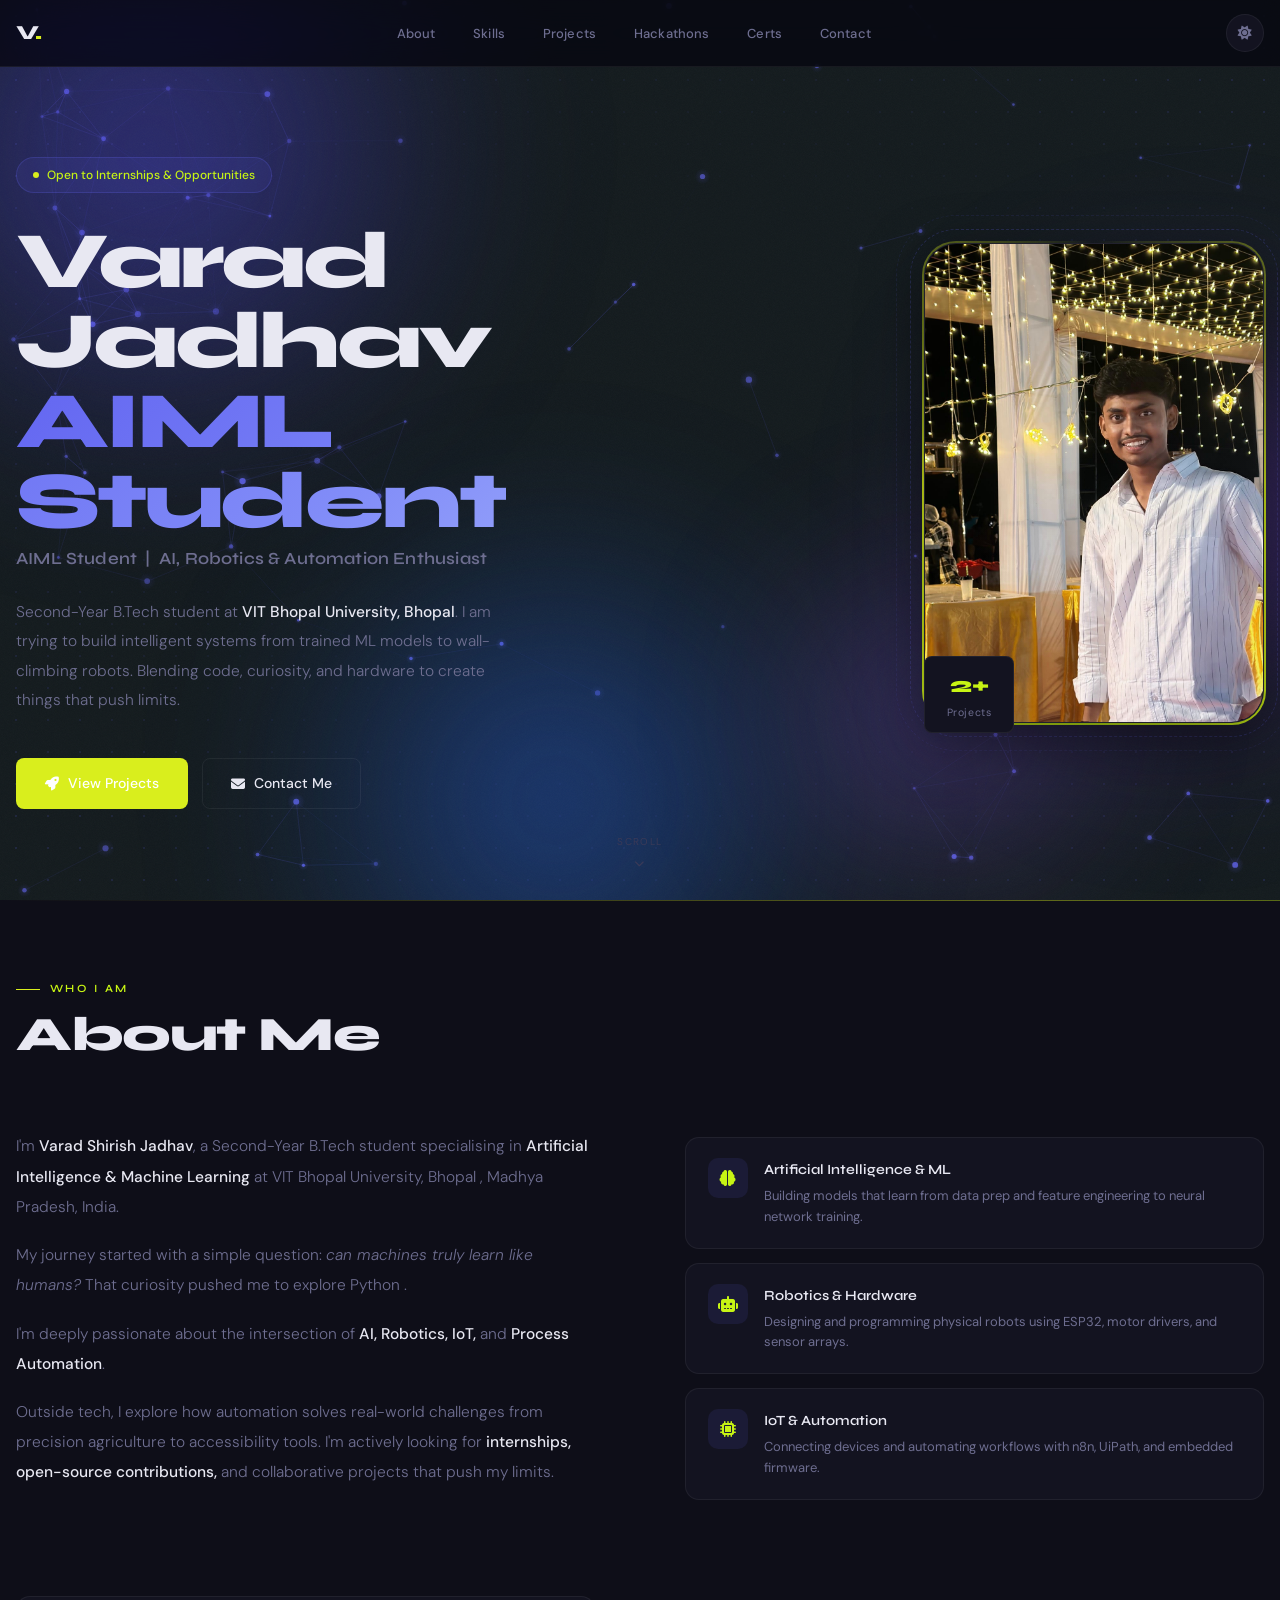
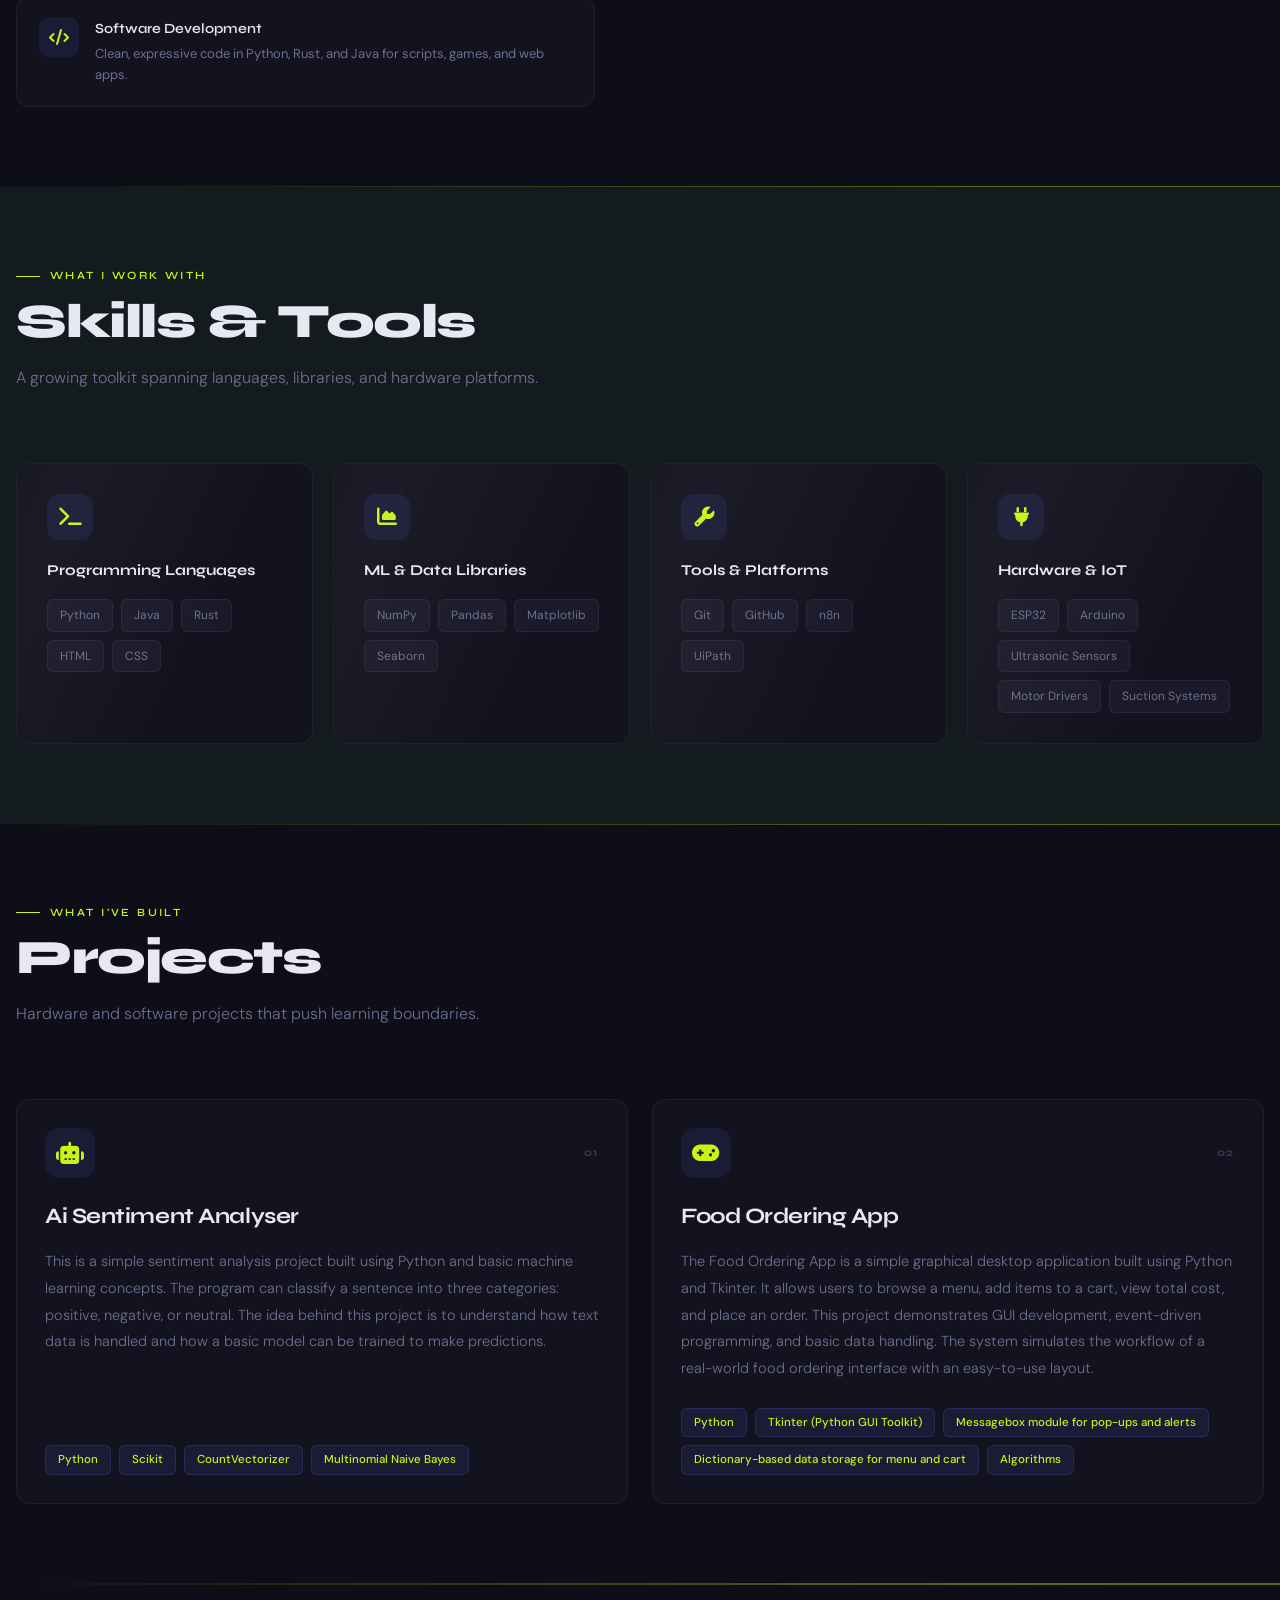
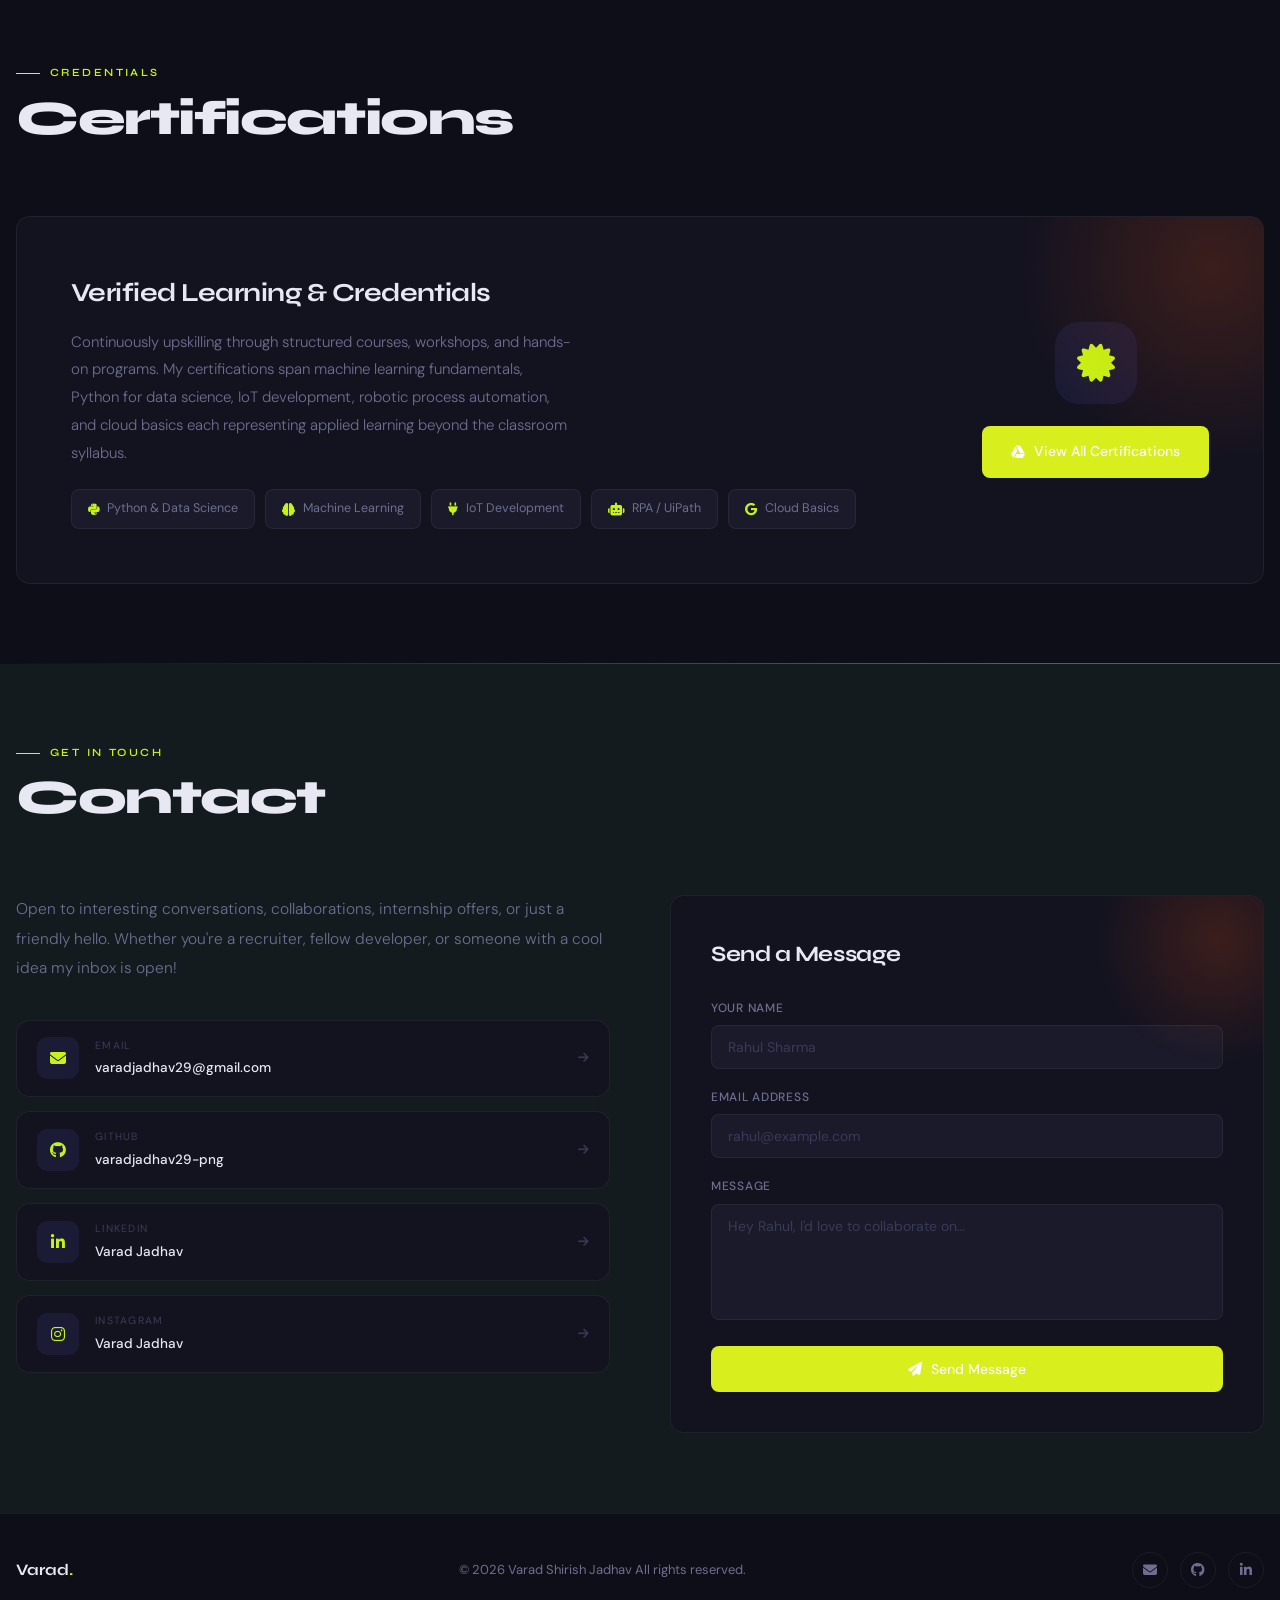
==== commit bbdc840f: "Update index.html certificate" ====
--- a/index.html
+++ b/index.html
@@ -442,12 +442,11 @@
           </div>
         </div>
 
-        <div class="cert-action">
+<div class="cert-action">
           <div class="cert-icon-big" aria-hidden="true">
             <i class="fa-solid fa-certificate"></i>
           </div>
-          <a href="
-" target="_blank" rel="noopener noreferrer" class="btn-primary">
+          <a href="https://drive.google.com/drive/folders/1-kv72BmraDManwOODqV5-asFdPgtqZ6H?usp=sharing" target="_blank" rel="noopener noreferrer" class="btn-primary">
             <i class="fa-brands fa-google-drive" aria-hidden="true"></i>
             View All Certifications
           </a>
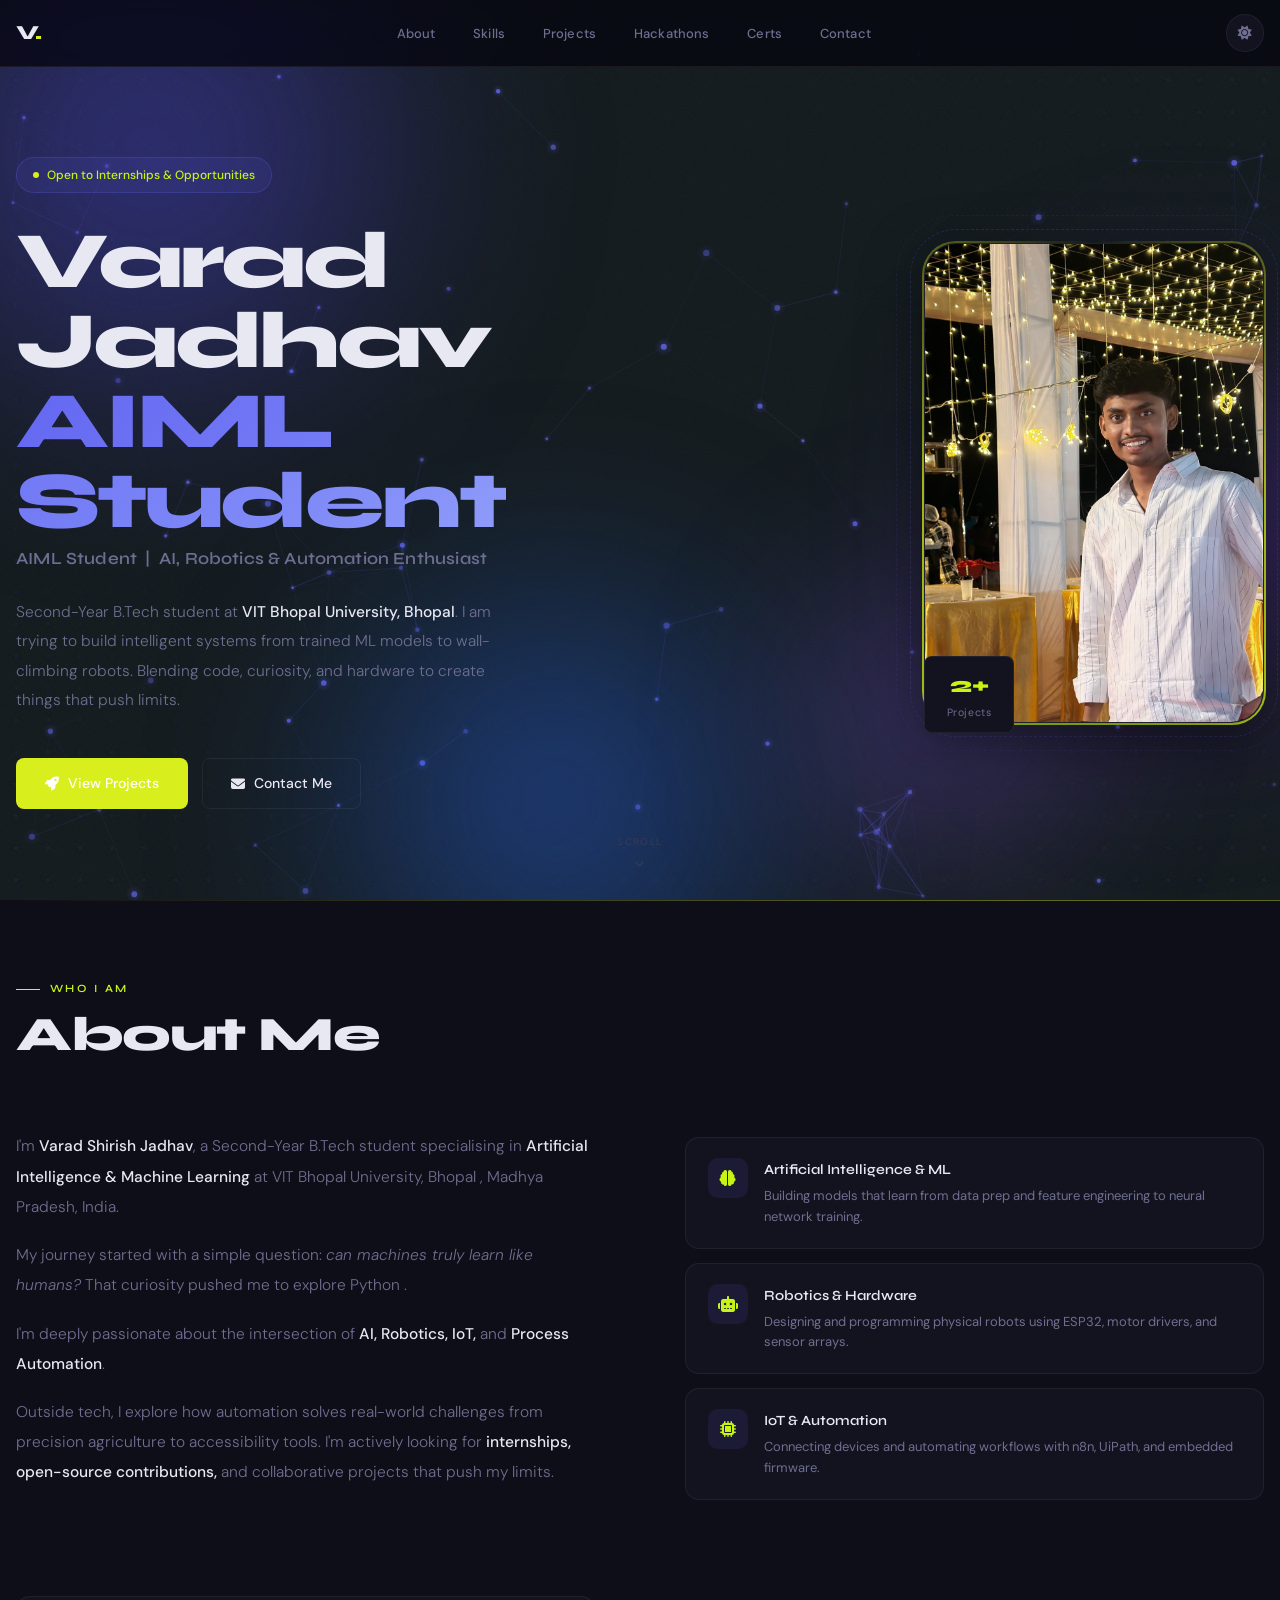
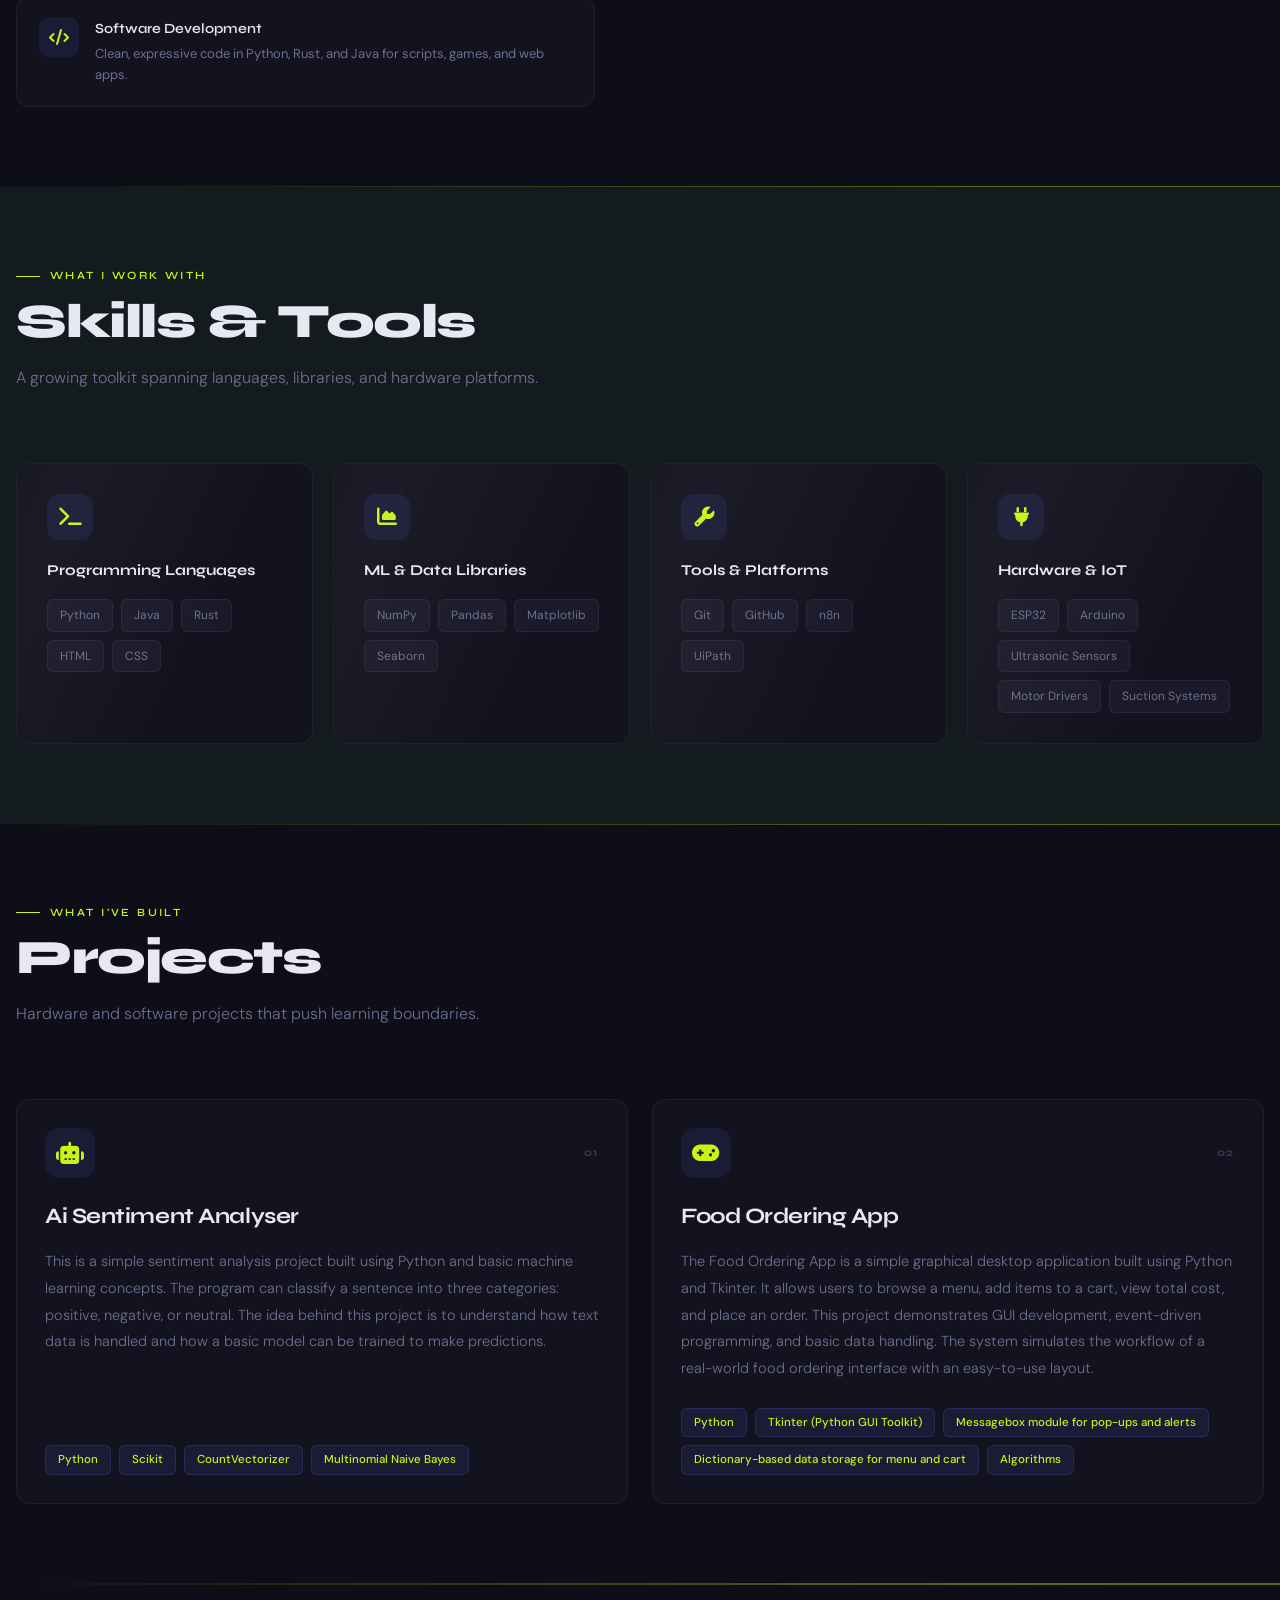
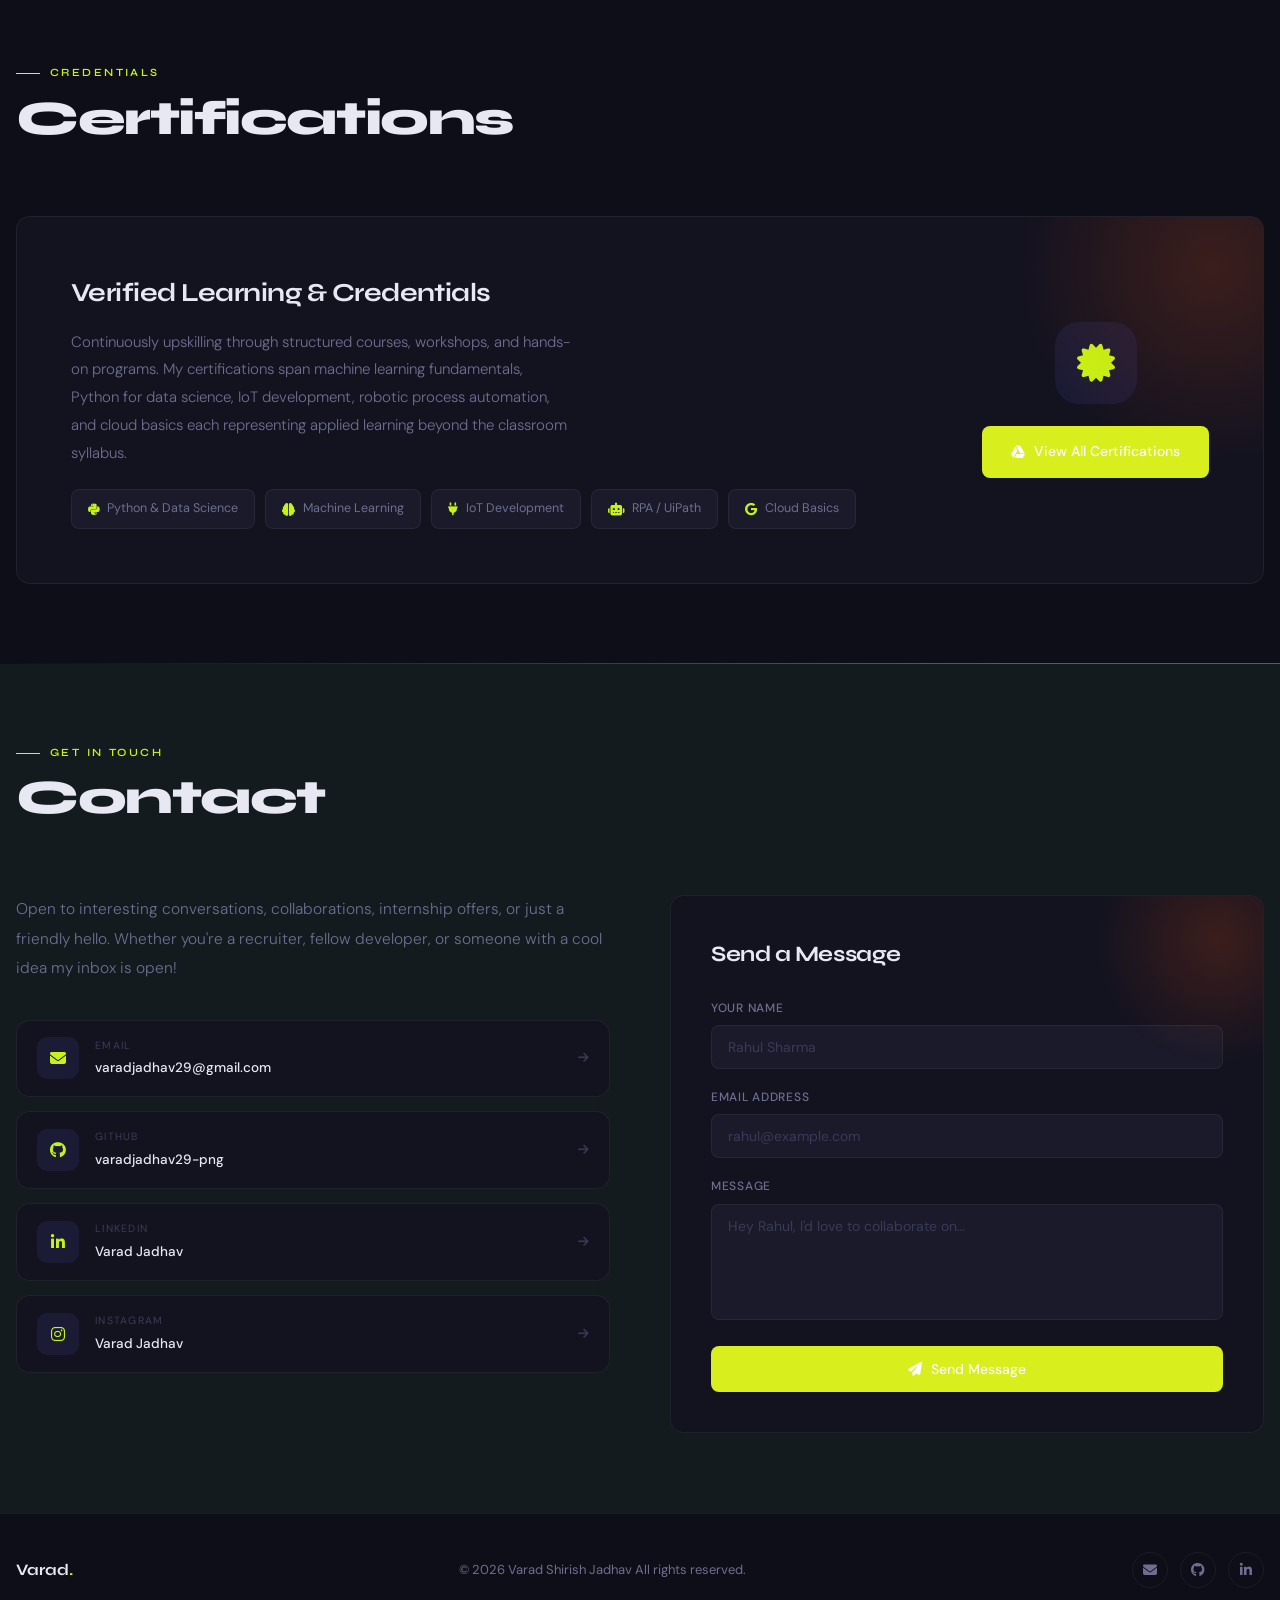
==== commit 280c62b1: "Update index.html footer change" ====
--- a/index.html
+++ b/index.html
@@ -614,7 +614,8 @@
             class="footer-social" aria-label="LinkedIn">
             <i class="fa-brands fa-linkedin-in" aria-hidden="true"></i>
           </a>
-        </div>
+          
+          </div>
 
       </div>
     </div>
